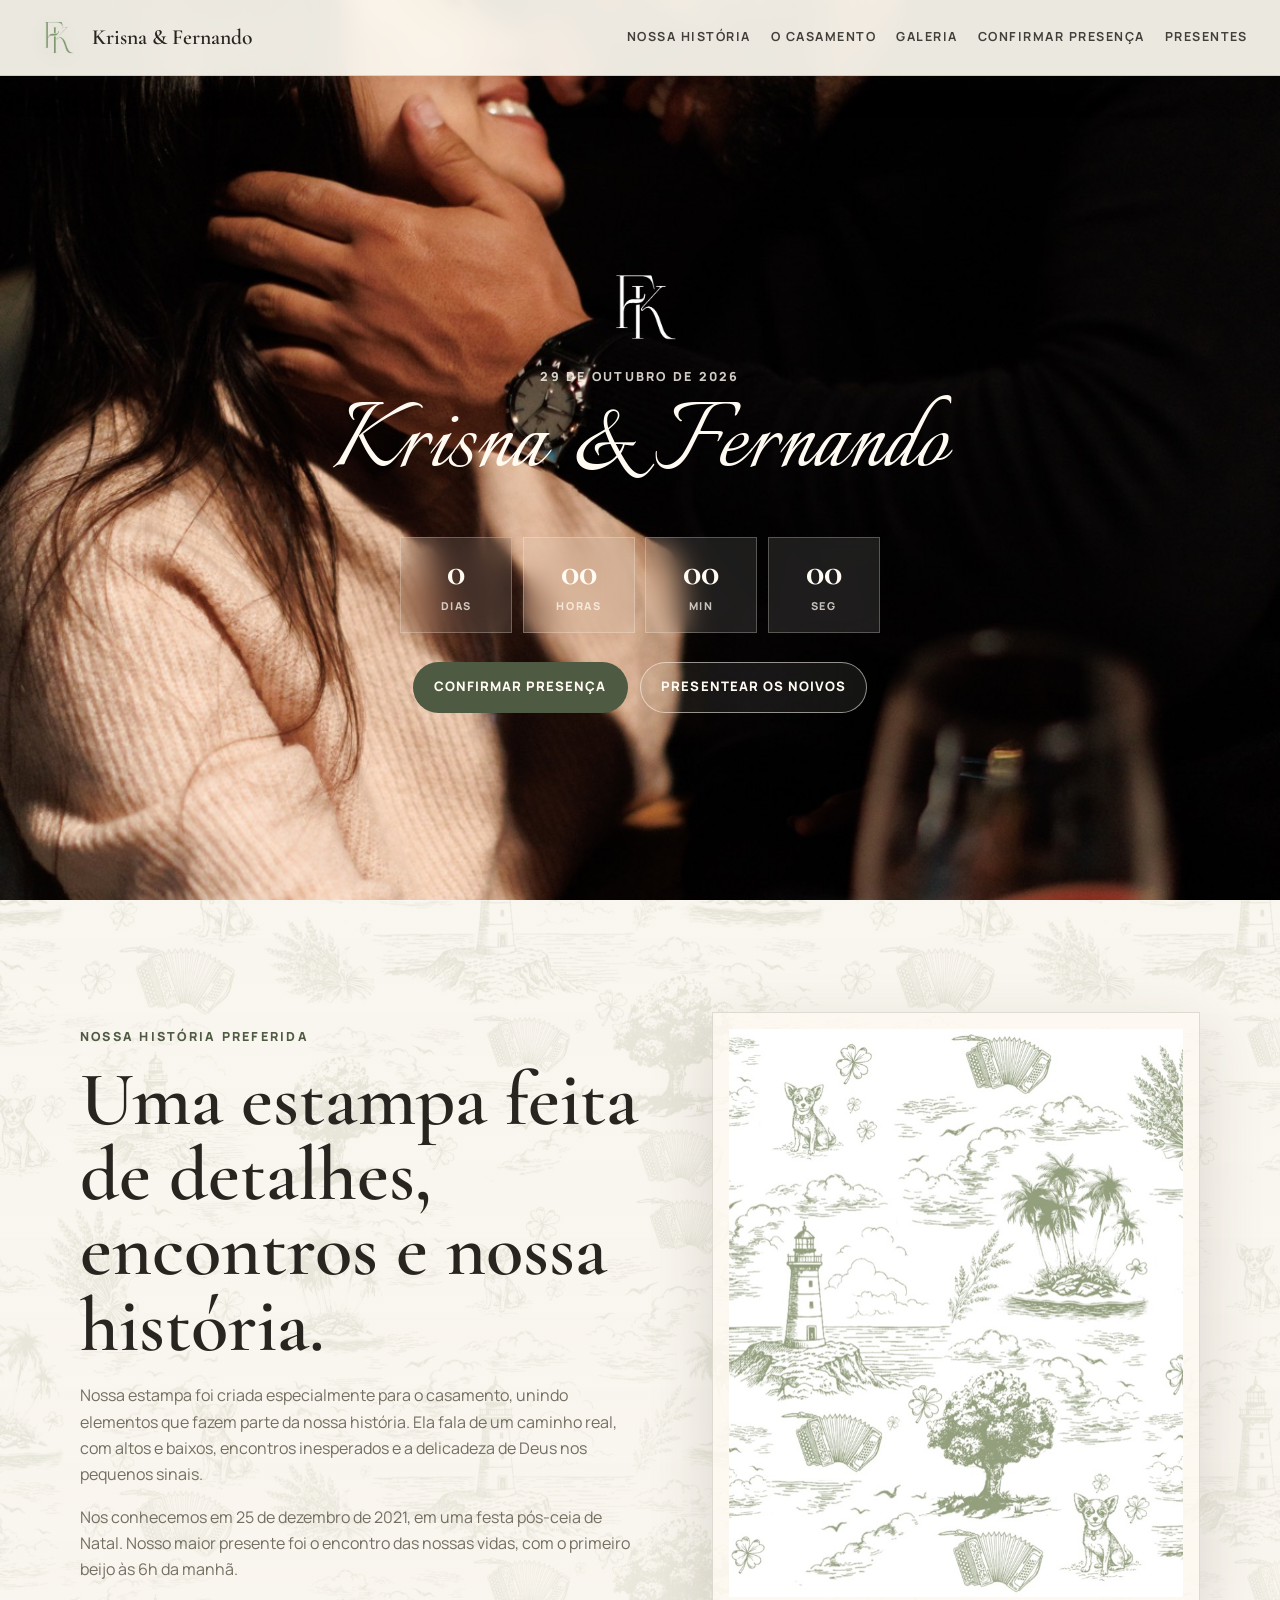
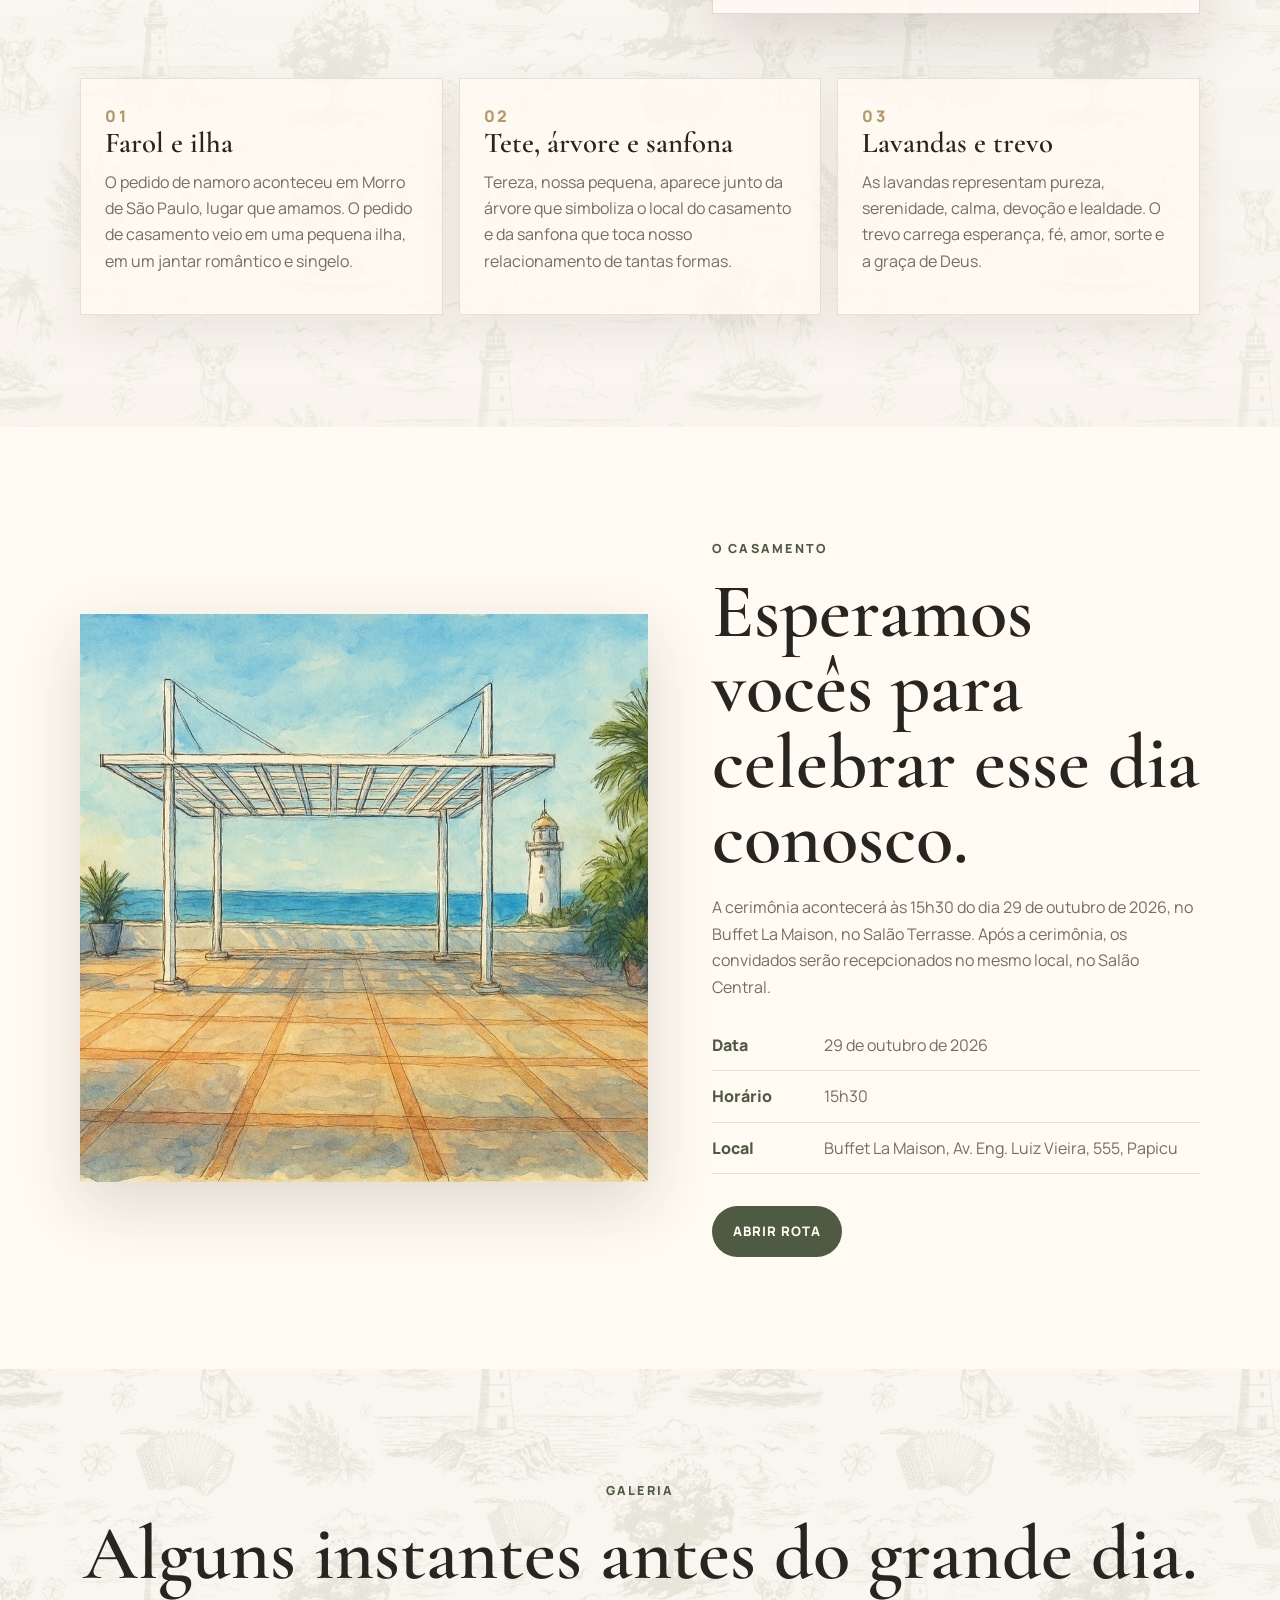
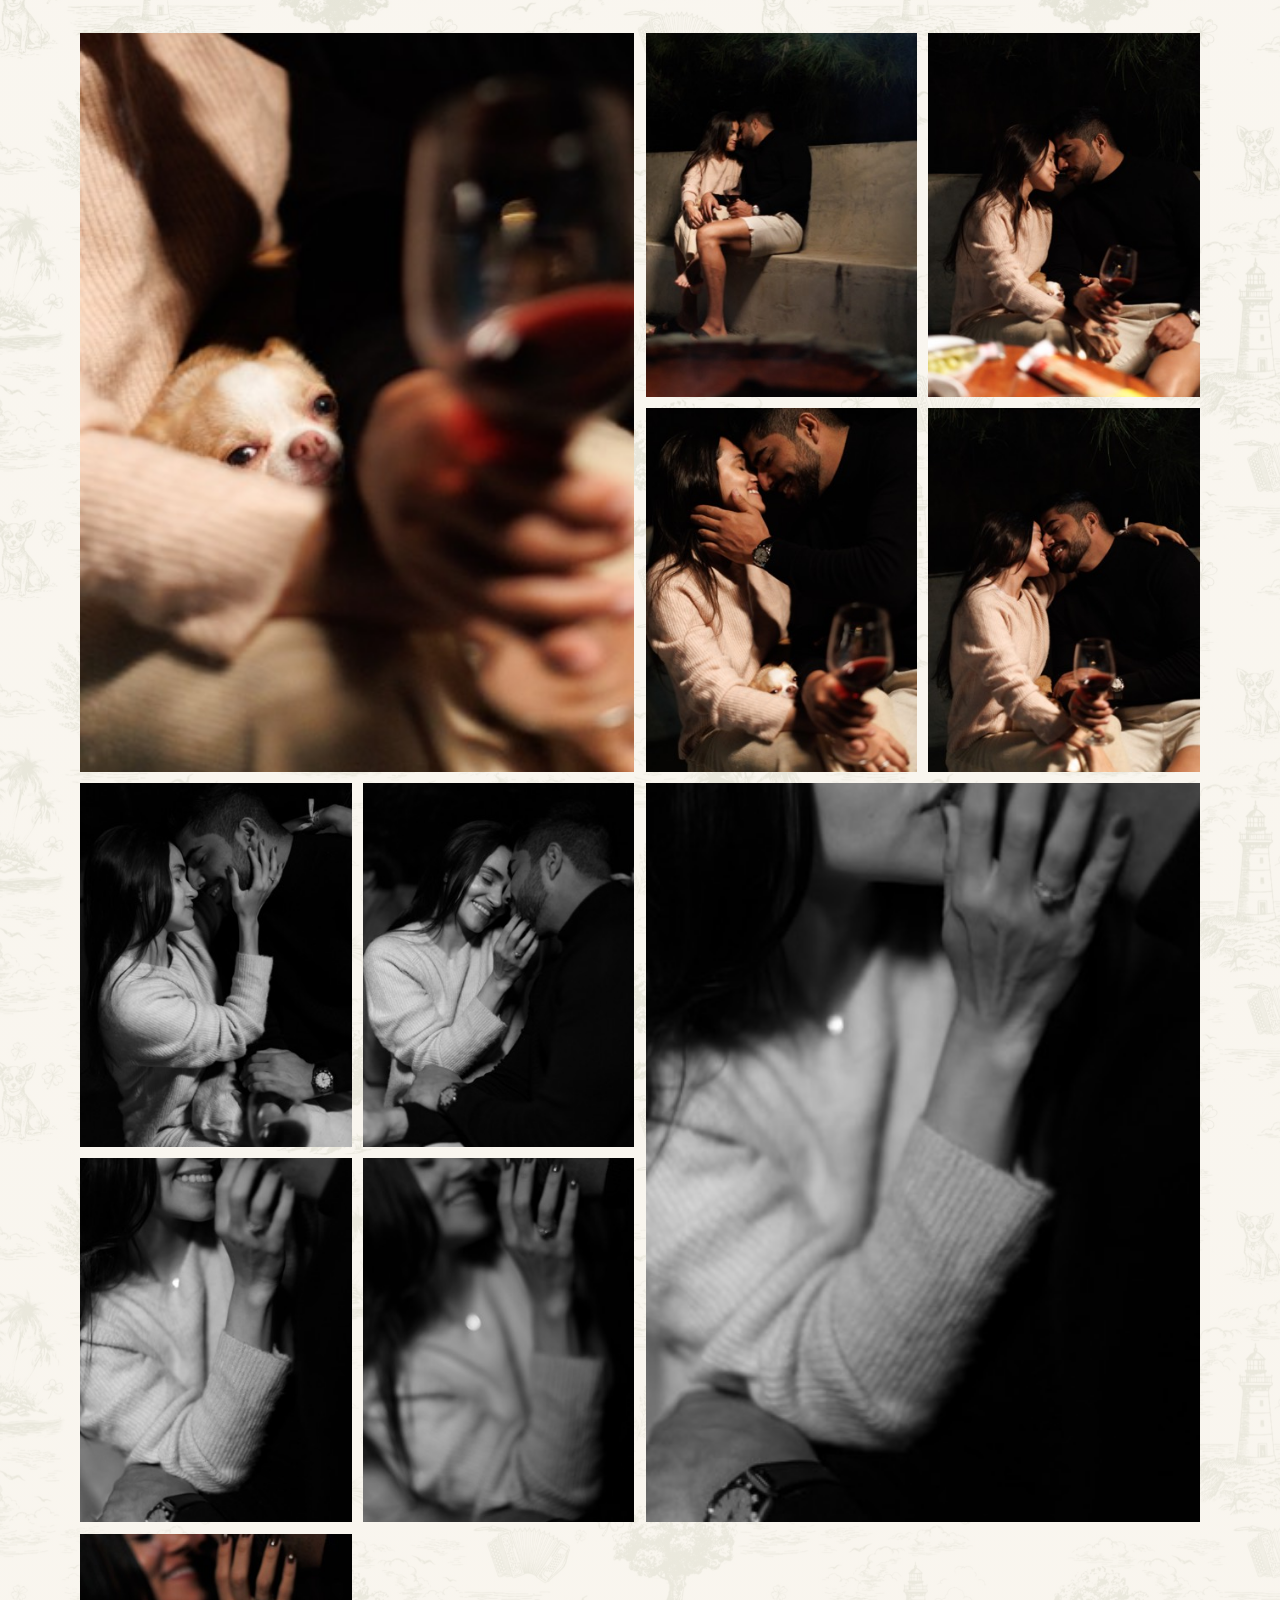
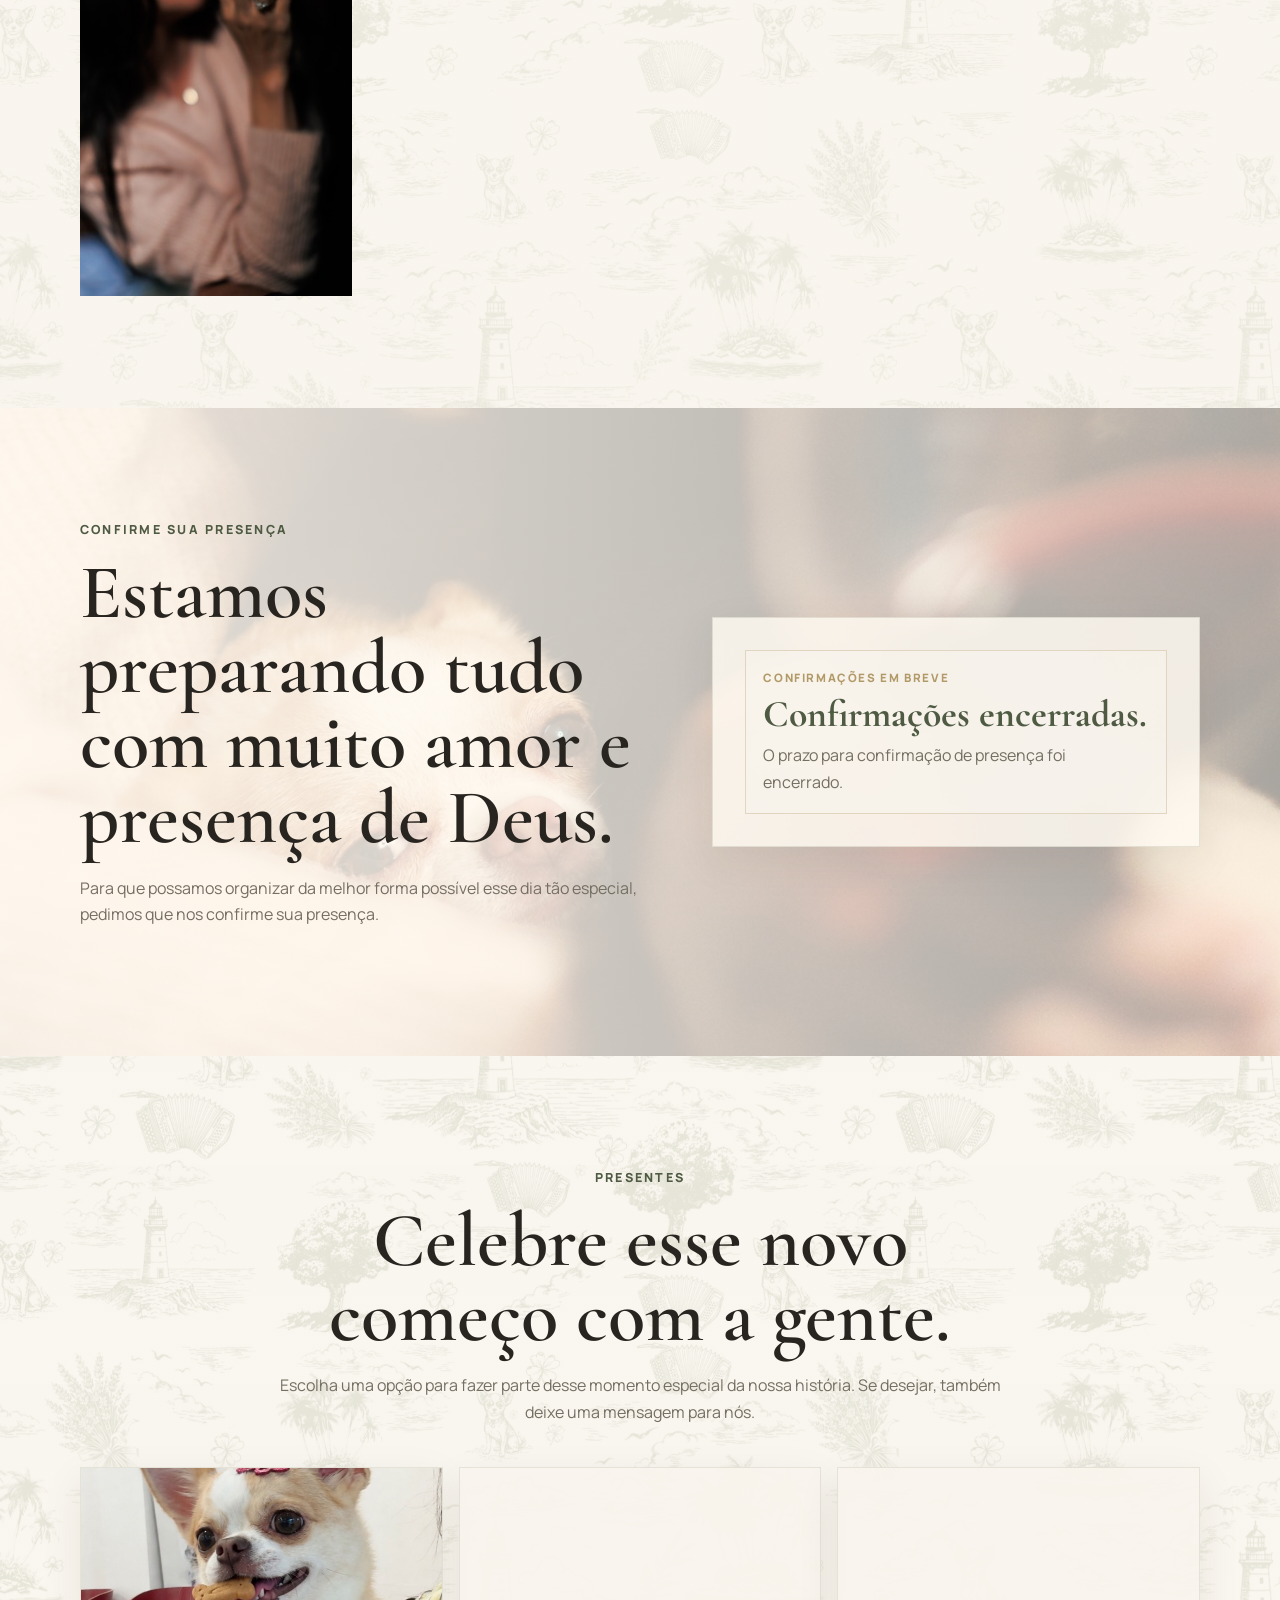
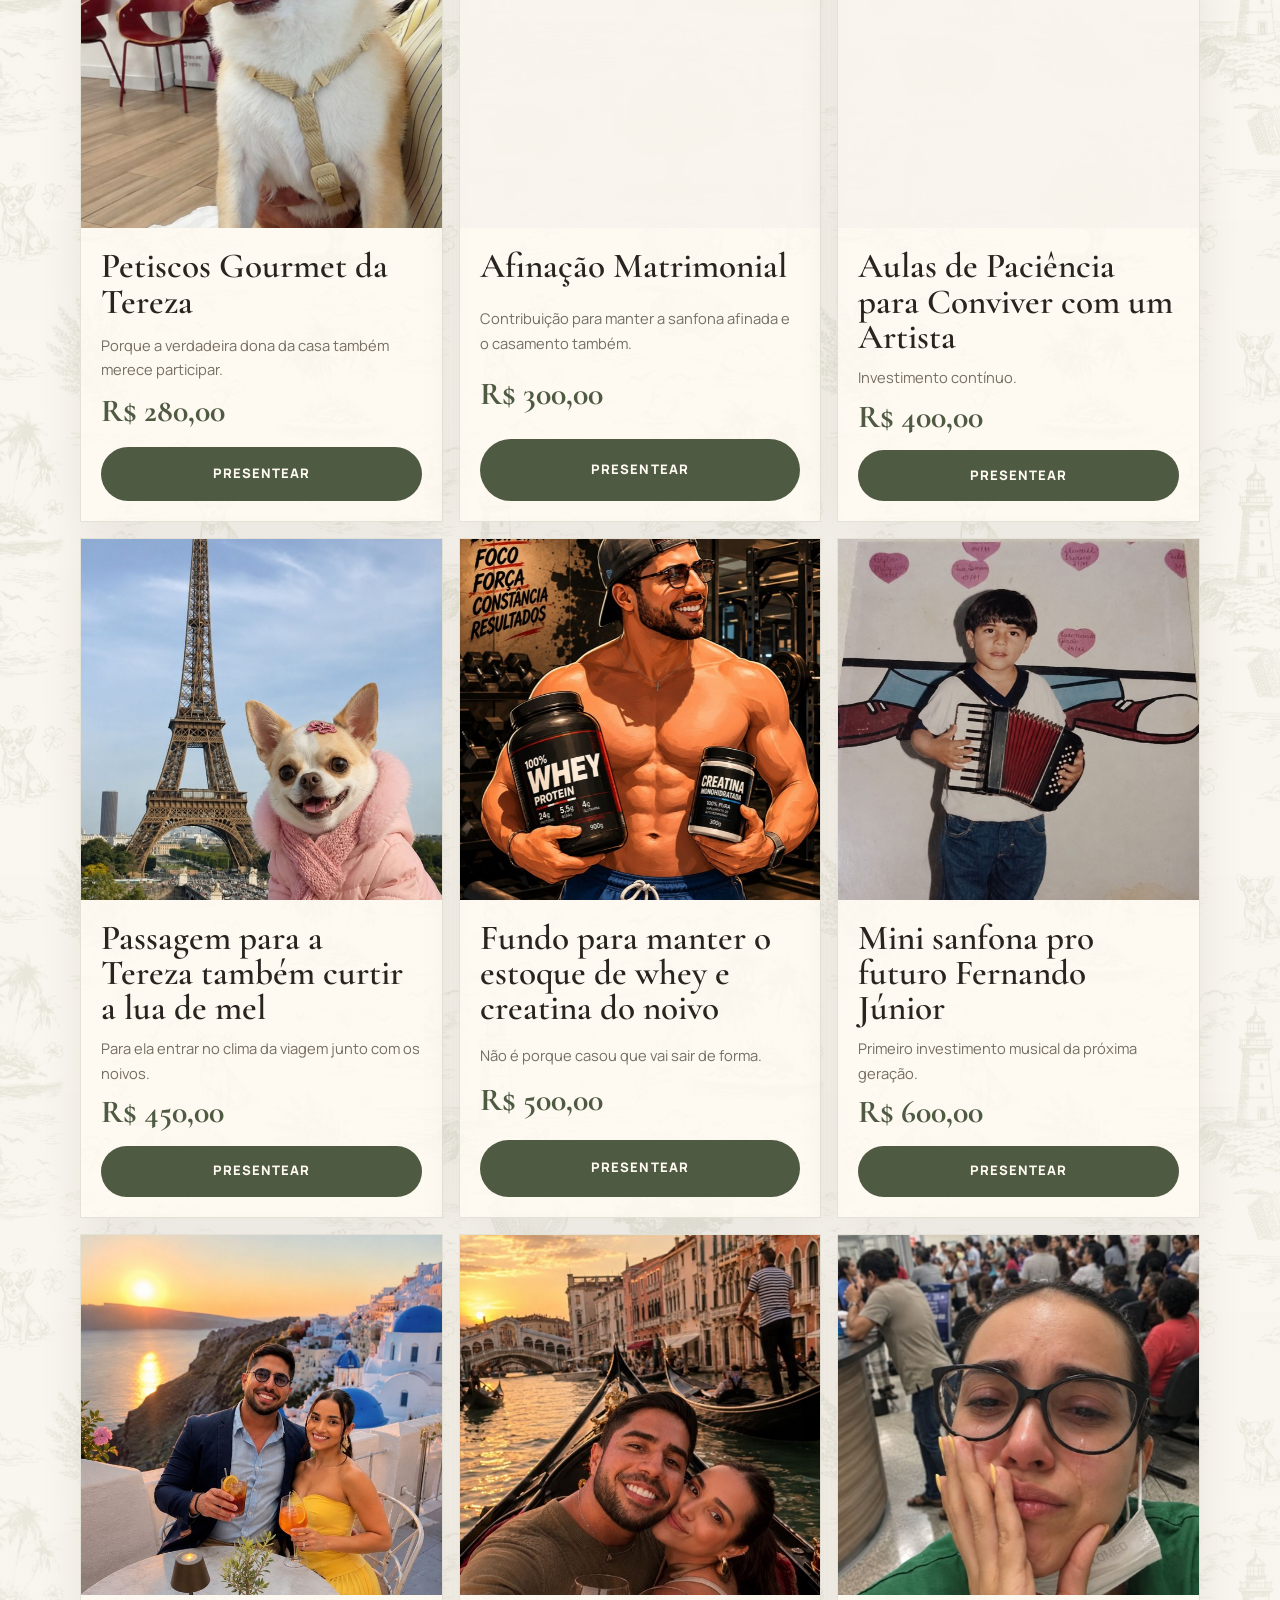
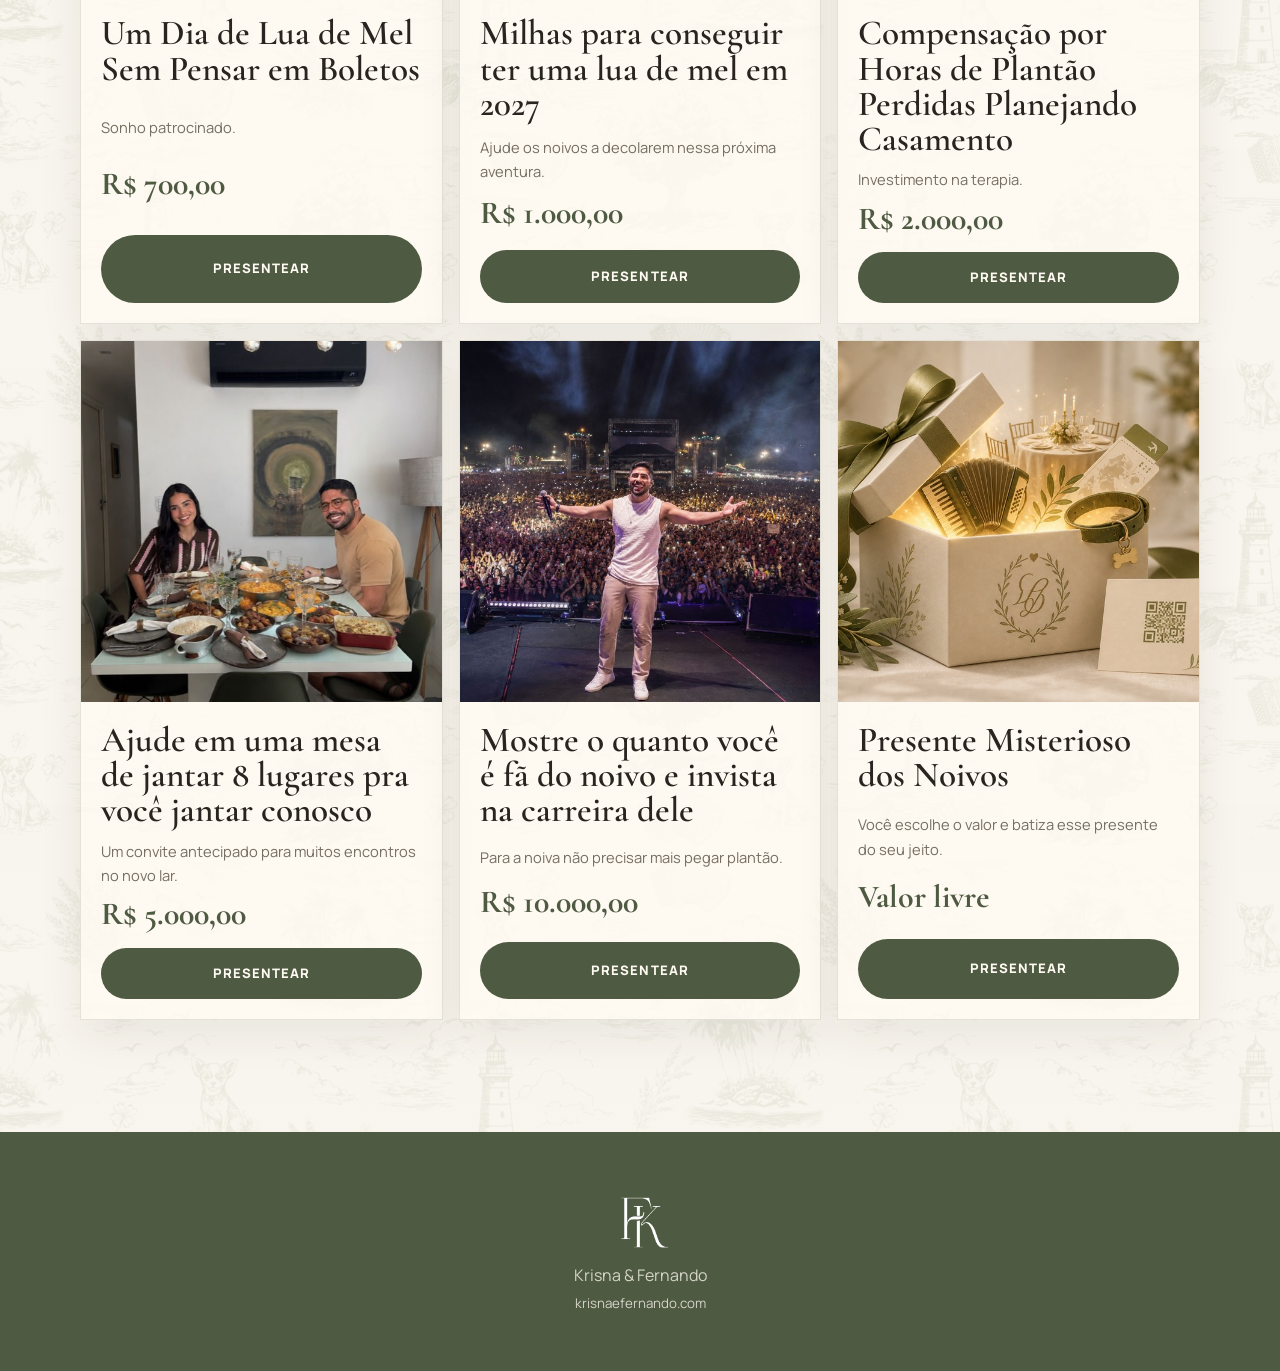
==== index.html @ f5c7cb91 "Mantem imagem de fundo durante carregamento do video" ====
<!doctype html>
<html lang="pt-BR">
  <head>
    <meta charset="utf-8">
    <meta name="viewport" content="width=device-width, initial-scale=1, maximum-scale=1, user-scalable=no, viewport-fit=cover">
    <title>Krisna & Fernando | 29 de outubro de 2026</title>
    <meta name="description" content="Site oficial do casamento de Krisna e Fernando. Confirme sua presença, veja os detalhes da cerimônia e acompanhe nossa contagem regressiva.">
    <meta name="theme-color" content="#f8f4ec">
    <meta property="og:title" content="Krisna & Fernando">
    <meta property="og:description" content="Estamos preparando tudo com muito amor e presença de Deus.">
    <meta property="og:type" content="website">
    <meta property="og:url" content="https://krisnaefernando.com/">
    <meta property="og:image" content="assets/images/gallery/_BQH1940.jpg.jpg">
    <link rel="icon" href="assets/brand/favicon.svg" type="image/svg+xml">
    <link rel="alternate icon" href="assets/brand/monograma-small.png">
    <link rel="preconnect" href="https://fonts.googleapis.com">
    <link rel="preconnect" href="https://fonts.gstatic.com" crossorigin>
    <link href="https://fonts.googleapis.com/css2?family=Italianno&family=Cormorant+Garamond:wght@400;500;600;700&family=Manrope:wght@400;500;600;700&display=swap" rel="stylesheet">
    <link rel="preload" as="image" href="assets/images/gallery/IMG_1684.JPG.jpg">
    <link rel="preload" as="image" href="assets/images/gallery/_BQH1940.jpg.jpg">
    <link rel="preload" as="image" href="assets/brand/estampa-fk.jpg">
    <link rel="preload" as="video" href="assets/video/intro-casal-v3.mp4" type="video/mp4">
    <link rel="stylesheet" href="css/base.css?v=rsvp-gate-20260904">
    <link rel="stylesheet" href="css/layout.css?v=hero-video-layered-20260922">
    <link rel="stylesheet" href="css/components.css?v=rsvp-gate-20260904">
  </head>
  <body>
    <div class="site-loader" id="siteLoader" role="status" aria-live="polite" aria-label="Carregando site">
      <img src="assets/images/gallery/IMG_1684.JPG.jpg" alt="" class="site-loader__image" aria-hidden="true">
      <div class="site-loader__texture" aria-hidden="true"></div>
      <div class="site-loader__content">
        <img src="assets/brand/monograma-small.png" alt="Monograma Krisna e Fernando" class="site-loader__monogram">
        <p>Carregando o nosso dia</p>
        <div class="site-loader__bar">
          <i aria-hidden="true"></i>
        </div>
      </div>
    </div>

    <header class="site-header" id="top">
      <a class="brand" href="#inicio" aria-label="Ir para o início">
        <img src="assets/brand/monograma-small.png" alt="" aria-hidden="true">
        <span>Krisna & Fernando</span>
      </a>
      <button class="nav-toggle" id="navToggle" type="button" aria-expanded="false" aria-controls="siteNav">
        <span></span>
        <span></span>
        <span></span>
        <span class="sr-only">Abrir menu</span>
      </button>
      <nav class="site-nav" id="siteNav" aria-label="Navegação principal">
        <a href="#historia">Nossa história</a>
        <a href="#casamento">O casamento</a>
        <a href="#galeria">Galeria</a>
        <a href="#presenca">Confirmar presença</a>
        <a href="#presentes">Presentes</a>
      </nav>
    </header>

    <main>
      <section class="hero section" id="inicio" aria-label="Início">
        <div class="hero__media" aria-hidden="true">
          <img src="assets/images/gallery/_BQH1940.jpg.jpg" alt="" class="hero__image" id="heroImage" fetchpriority="high">
          <video class="hero__video" id="heroVideo" playsinline webkit-playsinline muted autoplay loop preload="auto" poster="assets/images/gallery/_BQH1940.jpg.jpg" data-src="assets/video/intro-casal-v3.mp4">
            <source src="assets/video/intro-casal-v3.mp4" type="video/mp4">
          </video>
        </div>
        <div class="hero__shade"></div>
        <div class="hero__content reveal">
          <img src="assets/brand/monograma-small.png" alt="Monograma Krisna e Fernando" class="hero__monogram">
          <p class="eyebrow">29 de outubro de 2026</p>
          <h1>Krisna & Fernando</h1>
          <div class="countdown" id="countdown" aria-label="Contagem regressiva para o casamento">
            <div><strong data-count="days">0</strong><span>Dias</span></div>
            <div><strong data-count="hours">0</strong><span>Horas</span></div>
            <div><strong data-count="minutes">0</strong><span>Min</span></div>
            <div><strong data-count="seconds">0</strong><span>Seg</span></div>
          </div>
          <div class="hero__actions">
            <a class="button button--primary" href="#presenca">Confirmar presença</a>
            <a class="button button--ghost" href="#presentes">Presentear os noivos</a>
          </div>
        </div>
      </section>

      <section class="story section band" id="historia">
        <div class="section__inner story__grid">
          <div class="story__copy reveal">
            <p class="eyebrow">Nossa história preferida</p>
            <h2>Uma estampa feita de detalhes, encontros e nossa história.</h2>
            <p>Nossa estampa foi criada especialmente para o casamento, unindo elementos que fazem parte da nossa história. Ela fala de um caminho real, com altos e baixos, encontros inesperados e a delicadeza de Deus nos pequenos sinais.</p>
            <p>Nos conhecemos em 25 de dezembro de 2021, em uma festa pós-ceia de Natal. Nosso maior presente foi o encontro das nossas vidas, com o primeiro beijo às 6h da manhã.</p>
          </div>
          <div class="story__panel reveal">
            <img src="assets/brand/estampa-fk.jpg" alt="Estampa personalizada do casamento de Krisna e Fernando">
          </div>
        </div>
        <div class="section__inner symbols reveal">
          <article>
            <span>01</span>
            <h3>Farol e ilha</h3>
            <p>O pedido de namoro aconteceu em Morro de São Paulo, lugar que amamos. O pedido de casamento veio em uma pequena ilha, em um jantar romântico e singelo.</p>
          </article>
          <article>
            <span>02</span>
            <h3>Tete, árvore e sanfona</h3>
            <p>Tereza, nossa pequena, aparece junto da árvore que simboliza o local do casamento e da sanfona que toca nosso relacionamento de tantas formas.</p>
          </article>
          <article>
            <span>03</span>
            <h3>Lavandas e trevo</h3>
            <p>As lavandas representam pureza, serenidade, calma, devoção e lealdade. O trevo carrega esperança, fé, amor, sorte e a graça de Deus.</p>
          </article>
        </div>
      </section>

      <section class="wedding section" id="casamento">
        <div class="section__inner wedding__grid">
          <div class="wedding__media reveal">
            <img src="assets/images/optimized/local-casamento.jpg" alt="Local do casamento, Buffet La Maison">
          </div>
          <div class="wedding__content reveal">
            <p class="eyebrow">O casamento</p>
            <h2>Esperamos vocês para celebrar esse dia conosco.</h2>
            <p>A cerimônia acontecerá às 15h30 do dia 29 de outubro de 2026, no Buffet La Maison, no Salão Terrasse. Após a cerimônia, os convidados serão recepcionados no mesmo local, no Salão Central.</p>
            <dl class="details">
              <div>
                <dt>Data</dt>
                <dd>29 de outubro de 2026</dd>
              </div>
              <div>
                <dt>Horário</dt>
                <dd>15h30</dd>
              </div>
              <div>
                <dt>Local</dt>
                <dd>Buffet La Maison, Av. Eng. Luiz Vieira, 555, Papicu</dd>
              </div>
            </dl>
            <a class="button button--primary" href="https://www.google.com/maps/search/?api=1&query=Buffet%20La%20Maison%20Av.%20Eng.%20Luiz%20Vieira%20555%20Papicu" target="_blank" rel="noreferrer">Abrir rota</a>
          </div>
        </div>
      </section>

      <section class="gallery section band" id="galeria">
        <div class="section__inner section__heading reveal">
          <p class="eyebrow">Galeria</p>
          <h2>Alguns instantes antes do grande dia.</h2>
        </div>
        <div class="gallery__grid section__inner" id="galleryGrid" aria-live="polite"></div>
      </section>

      <section class="rsvp section" id="presenca">
        <div class="section__inner rsvp__grid">
          <div class="rsvp__copy reveal">
            <p class="eyebrow">Confirme sua presença</p>
            <h2>Estamos preparando tudo com muito amor e presença de Deus.</h2>
            <p>Para que possamos organizar da melhor forma possível esse dia tão especial, pedimos que nos confirme sua presença.</p>
          </div>
          <form class="rsvp-form reveal" id="rsvpForm" novalidate>
            <div class="rsvp-closed" id="rsvpClosedPanel" hidden>
              <span>Confirmações em breve</span>
              <strong id="rsvpClosedTitle">As confirmações ainda não estão disponíveis.</strong>
              <p id="rsvpClosedMessage">As confirmações de presença estarão disponíveis a partir de 29 de setembro de 2026.</p>
            </div>
            <div class="rsvp-search">
              <label for="guestSearch">
                <span>Seu nome</span>
                <input id="guestSearch" name="guestSearch" autocomplete="off" aria-describedby="guestSearchHelp" aria-controls="guestSuggestions" aria-expanded="false" required>
              </label>
              <input type="hidden" name="guestId">
              <div class="rsvp-suggestions" id="guestSuggestions" role="listbox" hidden></div>
              <p class="field-help" id="guestSearchHelp">Digite as primeiras letras e selecione seu nome na lista.</p>
            </div>

            <div class="rsvp-selected" id="guestSelected" hidden>
              <span>Convidado selecionado</span>
              <strong></strong>
              <button type="button" class="text-button" id="changeGuestButton">Trocar</button>
            </div>

            <div class="rsvp-details" id="rsvpDetails" hidden>
              <fieldset class="choice-group">
                <legend>Você confirma presença?</legend>
                <label>
                  <input type="radio" name="attendance" value="confirmed" required>
                  <span>Sim, confirmo presença</span>
                </label>
                <label>
                  <input type="radio" name="attendance" value="declined">
                  <span>Não poderei comparecer</span>
                </label>
              </fieldset>

              <fieldset class="choice-group" id="companionChoice" hidden>
                <legend>Você levará acompanhante?</legend>
                <label>
                  <input type="radio" name="bringCompanion" value="yes">
                  <span>Sim</span>
                </label>
                <label>
                  <input type="radio" name="bringCompanion" value="no">
                  <span>Não</span>
                </label>
              </fieldset>

              <label id="companionNameField" hidden>
                <span>Nome do acompanhante</span>
                <input name="companionName" autocomplete="off">
              </label>

              <label>
                <span>WhatsApp</span>
                <input name="phone" autocomplete="tel" inputmode="tel" maxlength="15" placeholder="(00) 00000-0000" required>
              </label>

              <label>
                <span>Email</span>
                <input name="email" autocomplete="email" type="email" required>
              </label>
            </div>

            <button class="button button--primary" type="submit" disabled>Enviar confirmação</button>
            <p class="form-status" id="formStatus" role="status"></p>
          </form>
        </div>
      </section>

      <section class="gifts section band" id="presentes">
        <div class="section__inner gifts__intro">
          <div class="reveal">
            <p class="eyebrow">Presentes</p>
            <h2>Celebre esse novo começo com a gente.</h2>
            <p>Escolha uma opção para fazer parte desse momento especial da nossa história. Se desejar, também deixe uma mensagem para nós.</p>
          </div>
        </div>
        <div class="gifts__grid section__inner" id="giftsGrid" aria-live="polite"></div>
      </section>
    </main>

    <footer class="footer">
      <img src="assets/brand/monograma-small.png" alt="Monograma Krisna e Fernando">
      <p>Krisna & Fernando</p>
      <small>krisnaefernando.com</small>
    </footer>

    <dialog class="lightbox" id="lightbox" aria-label="Imagem ampliada">
      <button type="button" id="closeLightbox" aria-label="Fechar imagem">×</button>
      <img src="" alt="">
    </dialog>

    <dialog class="gift-dialog" id="giftDialog" aria-label="Presentear os noivos">
      <form method="dialog" class="gift-dialog__panel" id="giftForm" novalidate>
        <button class="gift-dialog__close" type="button" id="closeGiftDialog" aria-label="Fechar">×</button>
        <img src="" alt="" class="gift-dialog__image" id="giftDialogImage">
        <div class="gift-dialog__content">
          <p class="eyebrow">Presentear os noivos</p>
          <h3 id="giftDialogTitle">Presente escolhido</h3>
          <p id="giftDialogDescription"></p>
          <strong id="giftDialogAmount"></strong>
          <div class="gift-payment">
            <span>Pagamento seguro</span>
            <fieldset class="gift-payment__methods">
              <legend>Escolha como deseja pagar</legend>
              <label>
                <input type="radio" name="paymentMethod" value="pix">
                <span>Pix direto</span>
              </label>
              <label>
                <input type="radio" name="paymentMethod" value="card" checked>
                <span>Cartão de crédito</span>
              </label>
            </fieldset>
            <small id="giftPaymentHelp">Ao continuar, sua mensagem será registrada e abriremos o pagamento escolhido.</small>
          </div>
          <input type="hidden" name="giftId">
          <div class="gift-custom-fields" id="giftCustomFields" hidden>
            <label>
              <span>Nome do presente</span>
              <input name="customGiftTitle" autocomplete="off" maxlength="80" placeholder="Ex: Cota surpresa da lua de mel">
            </label>
            <label>
              <span>Valor do presente</span>
              <input name="customAmount" inputmode="decimal" placeholder="R$ 0,00">
            </label>
          </div>
          <label>
            <span>Seu nome</span>
            <input name="name" autocomplete="name" required>
          </label>
          <label>
            <span>Telefone</span>
            <input name="phone" autocomplete="tel" inputmode="tel" required>
          </label>
          <label>
            <span>Email</span>
            <input name="email" autocomplete="email" type="email">
          </label>
          <label>
            <span>Mensagem para os noivos</span>
            <textarea name="message" rows="4" maxlength="500" placeholder="Escreva uma mensagem para guardarmos."></textarea>
          </label>
          <button class="button button--primary gift-payment__submit" type="submit">Registrar e pagar presente</button>
          <p class="form-status" id="giftStatus" role="status"></p>
        </div>
      </form>
    </dialog>

    <dialog class="site-feedback" id="siteFeedbackDialog" aria-labelledby="siteFeedbackTitle">
      <div class="site-feedback__panel">
        <p class="eyebrow" id="siteFeedbackEyebrow">Aviso</p>
        <h3 id="siteFeedbackTitle">Tudo certo</h3>
        <p id="siteFeedbackMessage"></p>
        <a class="button button--primary" id="siteFeedbackInvite" href="" target="_blank" rel="noopener" hidden>Ver convite digital</a>
        <a class="button button--outline" id="siteFeedbackGifts" href="#presentes" hidden>Presentear os noivos</a>
        <button class="button button--primary" type="button" id="siteFeedbackOk">Concluir</button>
      </div>
    </dialog>

    <dialog class="site-processing" id="siteProcessingDialog" aria-labelledby="siteProcessingTitle">
      <div class="site-processing__panel">
        <span class="site-processing__spinner" aria-hidden="true"></span>
        <h3 id="siteProcessingTitle">Processando</h3>
        <p id="siteProcessingMessage">Aguarde um instante.</p>
      </div>
    </dialog>

    <dialog class="pix-dialog" id="pixDialog" aria-labelledby="pixDialogTitle">
      <div class="pix-dialog__panel">
        <button class="gift-dialog__close" type="button" id="closePixDialog" aria-label="Fechar">×</button>
        <p class="eyebrow">Pagamento por Pix</p>
        <h3 id="pixDialogTitle">Use o Pix para concluir o presente</h3>
        <p id="pixDialogMessage">Escaneie o QR Code ou copie o código abaixo no aplicativo do seu banco.</p>
        <img class="pix-dialog__qr" id="pixQrImage" src="" alt="QR Code Pix">
        <label>
          <span>Pix copia e cola</span>
          <textarea id="pixCopyPaste" rows="4" readonly></textarea>
        </label>
        <button class="button button--primary" type="button" id="copyPixButton">Copiar código Pix</button>
        <p class="form-status" id="pixStatus" role="status"></p>
      </div>
    </dialog>

    <script src="js/config.js?v=hero-video-mobile-20260922"></script>
    <script src="js/cache.js?v=rsvp-gate-20260904"></script>
    <script src="js/api.js?v=rsvp-gate-20260904"></script>
    <script src="js/countdown.js?v=rsvp-gate-20260904"></script>
    <script src="js/gallery.js?v=rsvp-gate-20260904"></script>
    <script src="js/gifts.js?v=rsvp-gate-20260904"></script>
    <script src="js/rsvp.js?v=rsvp-auto-open-20260916"></script>
    <script src="js/app.js?v=hero-video-autoplay-20260922"></script>
  </body>
</html>
---- css/base.css ----
:root {
  --color-cream: #f8f4ec;
  --color-paper: #fffaf2;
  --color-ink: #28241f;
  --color-muted: #756e62;
  --color-sage: #75806b;
  --color-olive: #4e5a42;
  --color-gold: #b29a68;
  --color-lavender: #b8adc5;
  --shadow-soft: 0 22px 60px rgba(53, 44, 31, 0.16);
  --font-hero: "Italianno", "Cormorant Garamond", Georgia, serif;
  --font-display: "Cormorant Garamond", Georgia, serif;
  --font-body: "Manrope", Arial, sans-serif;
  --header-height: 76px;
}

* {
  box-sizing: border-box;
}

html {
  scroll-behavior: smooth;
  overflow-x: hidden;
}

body {
  margin: 0;
  color: var(--color-ink);
  background: var(--color-cream);
  font-family: var(--font-body);
  line-height: 1.65;
  overflow-x: hidden;
}

body.loading-lock {
  overflow: hidden;
}

body.modal-lock {
  position: fixed;
  left: 0;
  right: 0;
  width: 100%;
  overflow: hidden;
}

img,
video {
  display: block;
  max-width: 100%;
}

a {
  color: inherit;
}

[hidden] {
  display: none !important;
}

@keyframes spin {
  to {
    transform: rotate(360deg);
  }
}

button,
input,
textarea,
select {
  font: inherit;
}

@media (max-width: 760px) {
  input:not([type="radio"]):not([type="checkbox"]),
  textarea,
  select {
    font-size: 16px;
  }
}

h1,
h2,
h3,
p {
  margin-top: 0;
}

h1,
h2,
h3 {
  font-family: var(--font-display);
  font-weight: 600;
  line-height: 0.98;
}

h1 {
  font-family: var(--font-hero);
  font-size: clamp(4.8rem, 8.8vw, 9.6rem);
  font-weight: 400;
  line-height: 0.78;
  margin-bottom: 1rem;
}

h2 {
  font-size: clamp(2.6rem, 6vw, 5rem);
  margin-bottom: 1.2rem;
}

h3 {
  font-size: 1.8rem;
  margin-bottom: 0.7rem;
}

p {
  color: var(--color-muted);
}

.sr-only {
  position: absolute;
  width: 1px;
  height: 1px;
  padding: 0;
  margin: -1px;
  overflow: hidden;
  clip: rect(0, 0, 0, 0);
  white-space: nowrap;
  border: 0;
}

::selection {
  color: var(--color-paper);
  background: var(--color-olive);
}
---- css/layout.css ----
.section {
  position: relative;
  padding: 7rem 0;
  overflow: hidden;
}

.section__inner {
  width: min(1120px, calc(100% - 2rem));
  margin: 0 auto;
}

.section__heading {
  text-align: center;
  margin-bottom: 2.6rem;
}

.band {
  background:
    linear-gradient(rgba(248, 244, 236, 0.82), rgba(248, 244, 236, 0.88)),
    url("../assets/brand/estampa-fk.jpg") center / 760px auto;
}

.site-header {
  position: fixed;
  inset: 0 0 auto 0;
  z-index: 50;
  height: var(--header-height);
  display: grid;
  grid-template-columns: max-content minmax(0, 1fr);
  align-items: center;
  padding: 0 2rem;
  background: rgba(250, 247, 239, 0.94);
  border-bottom: 1px solid rgba(78, 90, 66, 0.18);
  box-shadow: 0 14px 34px rgba(33, 29, 24, 0.08);
  backdrop-filter: blur(12px) saturate(1.08);
}

.brand {
  display: inline-flex;
  align-items: center;
  gap: 0.75rem;
  min-width: 0;
  text-decoration: none;
  color: var(--color-ink);
  font-family: var(--font-display);
  font-size: 1.35rem;
  font-weight: 600;
}

.brand span {
  white-space: nowrap;
}

.brand img {
  width: 48px;
  height: 48px;
  object-fit: contain;
  opacity: 1;
  filter: contrast(1.12) saturate(1.2) drop-shadow(0 4px 9px rgba(53, 44, 31, 0.12));
}

.site-nav {
  justify-self: end;
  display: flex;
  align-items: center;
  gap: 1.25rem;
  font-size: 0.78rem;
  font-weight: 700;
  letter-spacing: 0.12em;
  text-transform: uppercase;
}

.site-nav a {
  text-decoration: none;
  color: rgba(40, 36, 31, 0.86);
}

.site-nav a:hover,
.site-nav a:focus-visible {
  color: var(--color-olive);
}

.nav-toggle {
  display: none;
}

.hero {
  min-height: 100svh;
  display: grid;
  place-items: center;
  padding: calc(var(--header-height) + 4rem) 0 4rem;
  color: var(--color-paper);
}

.hero__media,
.hero__image,
.hero__video,
.hero__shade {
  position: absolute;
  inset: 0;
  width: 100%;
  height: 100%;
}

.hero__media {
  overflow: hidden;
}

.hero__image {
  object-fit: cover;
  object-position: center 38%;
  opacity: 1;
  transition: opacity 800ms ease;
}

.hero__video {
  z-index: 1;
  object-fit: cover;
  object-position: center 28%;
  opacity: 0;
  transition: opacity 900ms ease;
}

.hero.has-video .hero__video {
  opacity: 1;
}

.hero.has-video .hero__image {
  opacity: 0;
}

.hero.video-failed .hero__video {
  opacity: 0;
}

.hero.video-failed .hero__image {
  opacity: 1;
}

.hero__shade {
  z-index: 2;
  display: none;
}

.hero__content {
  position: relative;
  z-index: 3;
  width: min(1180px, calc(100% - 2rem));
  margin: 0 auto;
  display: grid;
  justify-items: center;
  text-align: center;
}

.hero__content p {
  color: rgba(255, 250, 242, 0.82);
}

.hero__content h1 {
  white-space: nowrap;
}

.hero__monogram {
  width: 96px;
  margin-bottom: 1rem;
  filter: brightness(0) invert(1);
}

.hero__lead {
  max-width: 540px;
  font-size: 1.08rem;
}

.hero__actions {
  display: flex;
  flex-wrap: wrap;
  gap: 0.8rem;
  margin-top: 1.8rem;
}

.story__grid,
.wedding__grid,
.rsvp__grid {
  display: grid;
  grid-template-columns: minmax(0, 1fr) minmax(320px, 0.86fr);
  align-items: center;
  gap: clamp(2rem, 5vw, 5rem);
}

.story__panel {
  padding: 1rem;
  border: 1px solid rgba(78, 90, 66, 0.18);
  background: rgba(255, 250, 242, 0.74);
  box-shadow: var(--shadow-soft);
}

.story__panel img,
.wedding__media img {
  width: 100%;
  aspect-ratio: 4 / 5;
  object-fit: cover;
}

.symbols {
  display: grid;
  grid-template-columns: repeat(3, 1fr);
  gap: 1rem;
  margin-top: 4rem;
}

.wedding {
  background: var(--color-paper);
}

.wedding__media img {
  aspect-ratio: 1 / 1;
  box-shadow: var(--shadow-soft);
}

.gallery__grid {
  display: grid;
  grid-template-columns: repeat(4, 1fr);
  gap: 0.7rem;
}

.gifts__intro {
  max-width: 760px;
  text-align: center;
  margin-bottom: 2.6rem;
}

.gifts__grid {
  display: grid;
  grid-template-columns: repeat(3, minmax(0, 1fr));
  gap: 1rem;
}

.rsvp {
  background:
    linear-gradient(90deg, rgba(255, 250, 242, 0.9), rgba(255, 250, 242, 0.66)),
    url("../assets/images/gallery/_BQH1929-Editar.jpg.jpg") center / cover;
}

.footer {
  display: grid;
  place-items: center;
  gap: 0.3rem;
  padding: 3.5rem 1rem;
  text-align: center;
  background: var(--color-olive);
  color: var(--color-paper);
}

.footer img {
  width: 76px;
  filter: brightness(0) invert(1);
}

.footer p,
.footer small {
  margin: 0;
  color: rgba(255, 250, 242, 0.76);
}

@media (max-width: 1100px) {
  .site-header {
    padding: 0 1.25rem;
  }

  .brand {
    gap: 0.6rem;
    font-size: 1.18rem;
  }

  .brand img {
    width: 42px;
    height: 42px;
  }

  .site-nav {
    gap: 0.85rem;
    font-size: 0.72rem;
    letter-spacing: 0.1em;
  }

  .hero__content h1 {
    font-size: clamp(4.2rem, 8vw, 7rem);
  }
}

@media (max-width: 860px) {
  .site-header {
    grid-template-columns: 1fr 44px;
    padding: 0 1rem;
  }

  .brand {
    min-width: 0;
  }

  .brand span {
    overflow: hidden;
    text-overflow: ellipsis;
  }

  .nav-toggle {
    justify-self: end;
    width: 44px;
    height: 44px;
    display: grid;
    place-content: center;
    gap: 5px;
    border: 1px solid rgba(78, 90, 66, 0.18);
    border-radius: 999px;
    background: rgba(255, 252, 246, 0.58);
  }

  .nav-toggle span:not(.sr-only) {
    width: 24px;
    height: 2.5px;
    border-radius: 999px;
    background: rgba(34, 31, 26, 0.94);
  }

  .site-nav {
    position: fixed;
    inset: var(--header-height) 0 auto 0;
    display: grid;
    gap: 0;
    max-height: calc(100svh - var(--header-height));
    padding: 0.8rem 1rem 1.1rem;
    background: rgba(248, 244, 236, 0.96);
    border-bottom: 1px solid rgba(78, 90, 66, 0.12);
    box-shadow: 0 18px 40px rgba(53, 44, 31, 0.12);
    overflow-y: auto;
    opacity: 0;
    pointer-events: none;
    visibility: hidden;
    transform: translateY(calc(-100% - var(--header-height) - 1rem));
    transition: transform 220ms ease, opacity 180ms ease, visibility 0s linear 220ms;
  }

  .site-nav.is-open {
    opacity: 1;
    pointer-events: auto;
    visibility: visible;
    transform: translateY(0);
    transition: transform 220ms ease, opacity 180ms ease, visibility 0s;
  }

  .site-nav a {
    padding: 0.8rem 0;
  }

  .hero {
    min-height: 100svh;
    padding: calc(var(--header-height) + 2.5rem) 0 2rem;
    place-items: center;
  }

  .hero__shade {
    background:
      linear-gradient(0deg, rgba(18, 18, 15, 0.68), rgba(18, 18, 15, 0.14) 72%),
      linear-gradient(90deg, rgba(18, 17, 14, 0.36), rgba(18, 17, 14, 0.08));
  }

  .hero__media img,
  .hero__video {
    object-position: 50% 24%;
  }

  .hero__content {
    width: min(100% - 1.5rem, 620px);
  }

  .hero__content h1 {
    font-size: clamp(3.8rem, 12vw, 6rem);
  }

  .hero__monogram {
    width: 76px;
  }

  .hero__lead {
    max-width: 23rem;
  }

  .story__grid,
  .wedding__grid,
  .rsvp__grid,
  .symbols {
    grid-template-columns: 1fr;
  }

  .gallery__grid {
    grid-template-columns: repeat(2, 1fr);
  }

  .gifts__grid {
    grid-template-columns: repeat(2, minmax(0, 1fr));
  }

  .section {
    padding: 5rem 0;
  }
}

@media (max-width: 560px) {
  :root {
    --header-height: 66px;
  }

  .site-header {
    height: 66px;
  }

  .brand {
    gap: 0.55rem;
    font-size: 1rem;
  }

  .brand img {
    width: 38px;
    height: 38px;
  }

  .hero {
    padding: 5.5rem 0 1.5rem;
  }

  .hero__content {
    width: calc(100% - 1.25rem);
  }

  .hero__content h1 {
    max-width: 100%;
    font-size: clamp(2.9rem, 9.8vw, 4.2rem);
    margin-bottom: 0.75rem;
  }

  .hero__lead {
    font-size: 0.98rem;
    line-height: 1.55;
  }

  .hero__actions {
    gap: 0.55rem;
  }

  .hero__actions .button {
    flex: 1 1 100%;
  }

  .section__inner {
    width: min(100% - 1.25rem, 1120px);
  }

  .gifts__grid {
    grid-template-columns: repeat(2, minmax(0, 1fr));
    gap: 0.65rem;
  }
}
---- css/components.css ----
.site-loader {
  position: fixed;
  inset: 0;
  z-index: 100;
  display: grid;
  place-items: center;
  background: #161510;
  overflow: hidden;
  transition: opacity 760ms ease, visibility 760ms ease;
}

.site-loader.is-hidden {
  visibility: hidden;
  opacity: 0;
  pointer-events: none;
}

.site-loader__image,
.site-loader__texture {
  position: absolute;
  inset: 0;
  width: 100%;
  height: 100%;
  object-fit: cover;
}

.site-loader__image {
  z-index: 0;
  opacity: 0.92;
  filter: saturate(1.08) contrast(1.02) brightness(1.03);
  object-position: center 42%;
  transform: scale(1.04);
  animation: loaderPhoto 3200ms ease-out both;
}

.site-loader__texture {
  display: none;
}

.site-loader::after {
  content: "";
  position: absolute;
  inset: 0;
  z-index: 2;
  background:
    radial-gradient(circle at 50% 42%, rgba(255, 250, 242, 0.18), transparent 31%),
    linear-gradient(180deg, rgba(20, 18, 15, 0.08), rgba(20, 18, 15, 0.54));
}

.site-loader__content {
  position: relative;
  z-index: 3;
  display: grid;
  place-items: center;
  gap: 1rem;
  color: var(--color-paper);
  text-align: center;
  width: min(360px, calc(100% - 2rem));
}

.site-loader__monogram {
  width: 124px;
  filter: brightness(0) invert(1) drop-shadow(0 8px 18px rgba(0, 0, 0, 0.24));
}

.site-loader__content p {
  margin: 0;
  color: var(--color-paper);
  font-size: 0.72rem;
  font-weight: 800;
  letter-spacing: 0.22em;
  line-height: 1.4;
  text-transform: uppercase;
  text-shadow: 0 8px 20px rgba(0, 0, 0, 0.28);
}

.site-loader__bar {
  position: relative;
  width: min(230px, 58vw);
  height: 2px;
  overflow: hidden;
  background: rgba(255, 250, 242, 0.26);
}

.site-loader__bar::before,
.site-loader__bar::after {
  content: "";
  position: absolute;
  inset: 0;
}

.site-loader__bar::before {
  background: rgba(255, 250, 242, 0.18);
  transform: scaleX(0);
  transform-origin: left;
  animation: loaderLine 3000ms cubic-bezier(0.36, 0, 0.18, 1) both;
}

.site-loader__bar::after {
  width: 42%;
  background: linear-gradient(90deg, transparent, rgba(255, 250, 242, 0.78), transparent);
  animation: loaderGlide 1700ms ease-in-out infinite;
}

.site-loader__bar i {
  display: block;
  width: 100%;
  height: 100%;
  background: rgba(178, 154, 104, 0.92);
  transform: scaleX(0);
  transform-origin: left;
  animation: loaderLine 3000ms cubic-bezier(0.36, 0, 0.18, 1) both;
}

@keyframes loaderPhoto {
  0% {
    transform: scale(1.08);
    opacity: 0;
  }

  100% {
    transform: scale(1.04);
    opacity: 0.92;
  }
}

@keyframes loaderLine {
  0% {
    transform: scaleX(0);
  }

  72% {
    transform: scaleX(0.82);
  }

  100% {
    transform: scaleX(1);
  }
}

@keyframes loaderGlide {
  0% {
    transform: translateX(-120%);
    opacity: 0;
  }

  35%,
  70% {
    opacity: 0.72;
  }

  100% {
    transform: translateX(240%);
    opacity: 0;
  }
}

.eyebrow {
  margin-bottom: 0.9rem;
  color: var(--color-olive);
  font-size: 0.78rem;
  font-weight: 800;
  letter-spacing: 0.18em;
  text-transform: uppercase;
}

.button {
  display: inline-flex;
  align-items: center;
  justify-content: center;
  min-height: 48px;
  padding: 0.85rem 1.25rem;
  border: 1px solid transparent;
  border-radius: 999px;
  font-size: 0.82rem;
  font-weight: 800;
  letter-spacing: 0.08em;
  text-transform: uppercase;
  text-decoration: none;
  cursor: pointer;
  transition: transform 180ms ease, background 180ms ease, border-color 180ms ease;
}

.button:hover,
.button:focus-visible {
  transform: translateY(-2px);
}

.button--primary {
  color: var(--color-paper);
  background: var(--color-olive);
}

.button--outline {
  color: var(--color-olive);
  border-color: rgba(78, 90, 66, 0.42);
  background: transparent;
}

.button--outline:hover,
.button--outline:focus-visible {
  background: rgba(78, 90, 66, 0.08);
}

.button--ghost {
  color: var(--color-paper);
  border-color: rgba(255, 250, 242, 0.55);
  background: rgba(255, 250, 242, 0.08);
}

.countdown {
  display: grid;
  grid-template-columns: repeat(4, minmax(72px, 112px));
  gap: 0.65rem;
  margin-top: 2rem;
}

.countdown div {
  padding: 0.9rem 0.6rem;
  text-align: center;
  border: 1px solid rgba(255, 250, 242, 0.26);
  background: rgba(255, 250, 242, 0.11);
  backdrop-filter: blur(14px);
}

.countdown strong {
  display: block;
  color: var(--color-paper);
  font-family: var(--font-display);
  font-size: 2.4rem;
  line-height: 1;
}

.countdown span {
  color: rgba(255, 250, 242, 0.74);
  font-size: 0.68rem;
  font-weight: 800;
  letter-spacing: 0.14em;
  text-transform: uppercase;
}

.symbols article,
.gift-card,
.rsvp-form {
  border: 1px solid rgba(78, 90, 66, 0.14);
  background: rgba(255, 250, 242, 0.82);
  box-shadow: 0 14px 40px rgba(53, 44, 31, 0.08);
}

.symbols article {
  padding: 1.5rem;
}

.symbols span {
  color: var(--color-gold);
  font-weight: 800;
  letter-spacing: 0.16em;
}

.details {
  display: grid;
  gap: 0.75rem;
  margin: 2rem 0;
}

.details div {
  display: grid;
  grid-template-columns: 96px 1fr;
  gap: 1rem;
  padding-bottom: 0.75rem;
  border-bottom: 1px solid rgba(78, 90, 66, 0.16);
}

.details dt {
  color: var(--color-olive);
  font-weight: 800;
}

.details dd {
  margin: 0;
  color: var(--color-muted);
}

.gallery__item {
  position: relative;
  width: 100%;
  min-height: 0;
  padding: 0;
  border: 0;
  background: transparent;
  cursor: zoom-in;
  overflow: hidden;
}

.gallery__item:nth-child(1),
.gallery__item:nth-child(8),
.gallery__item:nth-child(15) {
  grid-column: span 2;
  grid-row: span 2;
}

.gallery__item img {
  width: 100%;
  height: 100%;
  aspect-ratio: 3 / 4;
  object-fit: cover;
  transition: transform 360ms ease;
}

.gallery__item:hover img,
.gallery__item:focus-visible img {
  transform: scale(1.04);
}

.rsvp-form,
.gift-dialog__content {
  display: grid;
  gap: 1rem;
  padding: clamp(1.2rem, 4vw, 2rem);
}

.rsvp-closed {
  display: grid;
  gap: 0.55rem;
  border: 1px solid rgba(178, 154, 104, 0.32);
  background: rgba(248, 244, 236, 0.76);
  padding: 1.1rem;
}

.rsvp-closed span {
  color: var(--color-gold);
  font-size: 0.72rem;
  font-weight: 900;
  letter-spacing: 0.14em;
  text-transform: uppercase;
}

.rsvp-closed strong {
  color: var(--color-olive);
  font-family: var(--font-display);
  font-size: clamp(1.7rem, 5vw, 2.35rem);
  line-height: 1;
}

.rsvp-closed p {
  margin: 0;
}

.rsvp-form.is-rsvp-closed .rsvp-search,
.rsvp-form.is-rsvp-closed .rsvp-selected,
.rsvp-form.is-rsvp-closed .rsvp-details,
.rsvp-form.is-rsvp-closed > button[type="submit"],
.rsvp-form.is-rsvp-closed .form-status {
  display: none;
}

.rsvp-form label,
.gift-dialog__content label {
  display: grid;
  gap: 0.4rem;
  color: var(--color-olive);
  font-size: 0.78rem;
  font-weight: 800;
  letter-spacing: 0.08em;
  text-transform: uppercase;
}

.rsvp-form small {
  color: var(--color-muted);
  font-size: 0.68rem;
  font-weight: 700;
  letter-spacing: 0.04em;
  text-transform: none;
}

.rsvp-form input,
.gift-dialog__content input,
.gift-dialog__content textarea {
  width: 100%;
  border: 1px solid rgba(78, 90, 66, 0.18);
  border-radius: 0;
  background: rgba(255, 255, 255, 0.74);
  padding: 0.9rem 1rem;
  color: var(--color-ink);
  font-size: 16px;
  outline: none;
  resize: vertical;
}

.rsvp-form input:focus,
.gift-dialog__content input:focus,
.gift-dialog__content textarea:focus {
  border-color: var(--color-gold);
  box-shadow: 0 0 0 3px rgba(178, 154, 104, 0.18);
}

.gift-dialog__content input[aria-invalid="true"],
.gift-dialog__content textarea[aria-invalid="true"] {
  border-color: #a64242;
  box-shadow: 0 0 0 3px rgba(166, 66, 66, 0.14);
}

.rsvp-search {
  position: relative;
  display: grid;
  gap: 0.5rem;
}

.rsvp-search.is-loading::after,
.button.is-loading::after {
  content: "";
  width: 1rem;
  height: 1rem;
  border: 2px solid currentColor;
  border-right-color: transparent;
  border-radius: 999px;
  animation: spin 700ms linear infinite;
}

.rsvp-search.is-loading::after {
  position: absolute;
  right: 1rem;
  top: 2.55rem;
  color: var(--color-gold);
}

.rsvp-suggestions {
  display: grid;
  max-height: 240px;
  overflow: auto;
  border: 1px solid rgba(78, 90, 66, 0.16);
  background: var(--color-paper);
  box-shadow: 0 14px 30px rgba(53, 44, 31, 0.12);
  z-index: 2;
}

.rsvp-suggestion {
  display: grid;
  gap: 0.15rem;
  width: 100%;
  border: 0;
  border-bottom: 1px solid rgba(78, 90, 66, 0.1);
  background: transparent;
  padding: 0.8rem 0.95rem;
  color: var(--color-ink);
  text-align: left;
  cursor: pointer;
}

.rsvp-suggestion:last-child {
  border-bottom: 0;
}

.rsvp-suggestion:hover,
.rsvp-suggestion:focus-visible {
  background: rgba(178, 154, 104, 0.13);
  outline: none;
}

.rsvp-suggestion strong {
  color: var(--color-olive);
}

.rsvp-suggestion span,
.field-help {
  color: var(--color-muted);
  font-size: 0.82rem;
  letter-spacing: 0;
  text-transform: none;
}

.field-help {
  margin: 0;
}

.rsvp-selected {
  display: grid;
  grid-template-columns: 1fr auto;
  gap: 0.2rem 1rem;
  align-items: center;
  border: 1px solid rgba(78, 90, 66, 0.14);
  background: rgba(78, 90, 66, 0.07);
  padding: 0.85rem 1rem;
}

.rsvp-selected span {
  grid-column: 1 / -1;
  color: var(--color-muted);
  font-size: 0.7rem;
  font-weight: 800;
  letter-spacing: 0.08em;
  text-transform: uppercase;
}

.rsvp-selected strong {
  color: var(--color-olive);
}

.text-button {
  border: 0;
  background: transparent;
  color: var(--color-olive);
  cursor: pointer;
  font-size: 0.82rem;
  font-weight: 800;
  padding: 0.2rem 0;
  text-decoration: underline;
  text-underline-offset: 0.2em;
}

.rsvp-details {
  display: grid;
  gap: 1rem;
}

.choice-group {
  display: grid;
  gap: 0.65rem;
  margin: 0;
  border: 1px solid rgba(78, 90, 66, 0.14);
  padding: 0.95rem 1rem;
}

.choice-group legend {
  padding: 0 0.35rem;
  color: var(--color-olive);
  font-size: 0.78rem;
  font-weight: 800;
  letter-spacing: 0.08em;
  text-transform: uppercase;
}

.choice-group label {
  display: flex;
  align-items: center;
  gap: 0.65rem;
  color: var(--color-ink);
  font-size: 0.95rem;
  font-weight: 600;
  letter-spacing: 0;
  text-transform: none;
}

.choice-group input {
  width: 1.05rem;
  height: 1.05rem;
  accent-color: var(--color-olive);
}

.button.is-loading {
  display: inline-flex;
  align-items: center;
  justify-content: center;
  gap: 0.65rem;
}

.button:disabled {
  cursor: not-allowed;
  opacity: 0.62;
}

.form-status {
  min-height: 1.5rem;
  margin: 0;
  font-size: 0.9rem;
}

@keyframes spin {
  to {
    transform: rotate(360deg);
  }
}

.gift-card {
  display: grid;
  grid-template-rows: auto 1fr;
  min-height: 100%;
  padding: 0;
  overflow: hidden;
  text-align: left;
}

.gift-card__image {
  width: 100%;
  aspect-ratio: 1 / 1;
  object-fit: cover;
  object-position: var(--gift-image-position, center center);
  background: rgba(248, 244, 236, 0.78);
}

.gift-card__body {
  display: grid;
  gap: 0.7rem;
  padding: 1.25rem;
}

.gift-card h3 {
  margin: 0;
  font-size: clamp(1.65rem, 3vw, 2.2rem);
  line-height: 1;
}

.gift-card p {
  margin: 0;
  font-size: 0.92rem;
}

.gift-card strong {
  color: var(--color-olive);
  font-family: var(--font-display);
  font-size: 2rem;
  line-height: 1;
}

.gift-card span {
  display: block;
  color: var(--color-gold);
  font-size: 0.7rem;
  font-weight: 800;
  letter-spacing: 0.14em;
  text-transform: uppercase;
}

.gift-card .button {
  margin-top: 0.4rem;
  width: 100%;
}

.gift-dialog {
  width: min(920px, calc(100% - 1.25rem));
  max-height: 92vh;
  padding: 0;
  border: 0;
  background: transparent;
}

.gift-dialog::backdrop {
  background: rgba(16, 15, 13, 0.78);
  backdrop-filter: blur(8px);
}

.gift-dialog__panel {
  position: relative;
  display: grid;
  grid-template-columns: minmax(0, 0.9fr) minmax(320px, 1fr);
  max-height: 92vh;
  overflow: auto;
  overscroll-behavior: contain;
  -webkit-overflow-scrolling: touch;
  border: 1px solid rgba(78, 90, 66, 0.18);
  background: var(--color-paper);
  box-shadow: var(--shadow-soft);
}

.gift-dialog__close {
  position: absolute;
  top: 0.8rem;
  right: 0.8rem;
  z-index: 2;
  width: 40px;
  height: 40px;
  border: 1px solid rgba(78, 90, 66, 0.16);
  color: var(--color-ink);
  background: rgba(255, 250, 242, 0.84);
  font-size: 1.8rem;
  line-height: 1;
  cursor: pointer;
}

.gift-dialog__image {
  width: 100%;
  height: 100%;
  min-height: 420px;
  object-fit: cover;
  background: rgba(248, 244, 236, 0.82);
}

.gift-dialog__content h3 {
  margin: 0;
  font-size: clamp(2.3rem, 5vw, 4rem);
}

.gift-dialog__content strong {
  color: var(--color-olive);
  font-family: var(--font-display);
  font-size: 2.5rem;
  line-height: 1;
}

.gift-payment {
  display: grid;
  gap: 0.7rem;
  padding: 1rem;
  border: 1px solid rgba(78, 90, 66, 0.14);
  background: rgba(248, 244, 236, 0.62);
}

.gift-payment > span {
  color: var(--color-gold);
  font-size: 0.68rem;
  font-weight: 800;
  letter-spacing: 0.14em;
  text-transform: uppercase;
}

.gift-payment__methods {
  display: grid;
  gap: 0.55rem;
  margin: 0;
  padding: 0;
  border: 0;
}

.gift-payment__methods legend {
  margin-bottom: 0.2rem;
  color: var(--color-muted);
  font-size: 0.78rem;
  font-weight: 700;
}

.gift-payment__methods label {
  display: grid;
  grid-template-columns: auto 1fr;
  align-items: center;
  gap: 0.55rem;
  padding: 0.7rem 0.8rem;
  border: 1px solid rgba(78, 90, 66, 0.14);
  background: rgba(255, 250, 242, 0.78);
  color: var(--color-ink);
  font-size: 0.82rem;
  font-weight: 800;
  letter-spacing: 0;
  text-transform: none;
}

.gift-payment__methods input {
  width: auto;
  accent-color: var(--color-olive);
}

.gift-payment__methods label:has(input:disabled) {
  opacity: 0.48;
}

.gift-payment small {
  color: var(--color-muted);
  font-size: 0.78rem;
  line-height: 1.45;
}

.gift-payment__submit {
  min-height: 54px;
  font-size: 0.82rem;
}

.gift-custom-fields {
  display: grid;
  gap: 1rem;
  padding: 1rem;
  border: 1px solid rgba(178, 154, 104, 0.24);
  background: rgba(178, 154, 104, 0.08);
}

.lightbox {
  max-width: min(92vw, 1080px);
  max-height: 92vh;
  padding: 0;
  border: 0;
  background: transparent;
}

.lightbox::backdrop {
  background: rgba(16, 15, 13, 0.82);
}

.lightbox img {
  max-height: 92vh;
  object-fit: contain;
}

.site-feedback,
.site-processing,
.pix-dialog {
  width: min(440px, calc(100% - 1.25rem));
  padding: 0;
  border: 0;
  background: transparent;
}

.pix-dialog {
  width: min(520px, calc(100% - 1.25rem));
}

.site-feedback::backdrop,
.site-processing::backdrop,
.pix-dialog::backdrop {
  background: rgba(16, 15, 13, 0.76);
  backdrop-filter: blur(8px);
}

.site-feedback__panel,
.site-processing__panel,
.pix-dialog__panel {
  position: relative;
  display: grid;
  gap: 1rem;
  padding: clamp(1.3rem, 4vw, 2rem);
  border: 1px solid rgba(78, 90, 66, 0.18);
  background: var(--color-paper);
  box-shadow: var(--shadow-soft);
  text-align: center;
}

.site-feedback__panel h3,
.site-processing__panel h3,
.pix-dialog__panel h3 {
  margin: 0;
  font-size: clamp(2rem, 8vw, 3rem);
  line-height: 0.95;
}

.site-feedback__panel p,
.site-processing__panel p,
.pix-dialog__panel p {
  margin: 0;
}

.site-processing__spinner {
  width: 3rem;
  height: 3rem;
  justify-self: center;
  border: 4px solid rgba(78, 90, 66, 0.18);
  border-top-color: var(--color-olive);
  border-radius: 999px;
  animation: spin 780ms linear infinite;
}

.pix-dialog__qr {
  width: min(240px, 70vw);
  aspect-ratio: 1 / 1;
  justify-self: center;
  border: 10px solid var(--color-paper);
  background: white;
  box-shadow: var(--shadow-soft);
}

.pix-dialog__panel label {
  display: grid;
  gap: 0.45rem;
  text-align: left;
}

.pix-dialog__panel label span {
  color: var(--color-olive);
  font-size: 0.72rem;
  font-weight: 800;
  letter-spacing: 0.1em;
  text-transform: uppercase;
}

.pix-dialog__panel textarea {
  width: 100%;
  border: 1px solid rgba(78, 90, 66, 0.18);
  background: rgba(255, 255, 255, 0.74);
  padding: 0.85rem;
  color: var(--color-ink);
  font-size: 16px;
  resize: vertical;
}

.lightbox button {
  position: fixed;
  top: 1rem;
  right: 1rem;
  width: 44px;
  height: 44px;
  border: 1px solid rgba(255, 250, 242, 0.4);
  color: var(--color-paper);
  background: rgba(0, 0, 0, 0.3);
  font-size: 2rem;
  line-height: 1;
  cursor: pointer;
}

.reveal {
  opacity: 0;
  transform: translateY(20px);
  transition: opacity 620ms ease, transform 620ms ease;
}

.reveal.is-visible {
  opacity: 1;
  transform: translateY(0);
}

@media (prefers-reduced-motion: reduce) {
  html,
  body,
  main,
  section,
  .reveal,
  .site-loader,
  .site-loader__bar::before,
  .site-loader__bar::after,
  .site-loader__bar i,
  .site-loader__image {
    scroll-behavior: auto !important;
    transition-duration: 0.01ms !important;
    animation-duration: 0.01ms !important;
  }
}

@media (max-width: 860px) {
  .countdown {
    grid-template-columns: repeat(4, 1fr);
    gap: 0.45rem;
  }

  .countdown strong {
    font-size: 1.8rem;
  }

  .gallery__item:nth-child(1),
  .gallery__item:nth-child(8),
  .gallery__item:nth-child(15) {
    grid-column: span 1;
    grid-row: span 1;
  }

  .details div {
    grid-template-columns: 1fr;
    gap: 0.2rem;
  }

  .gift-dialog__panel {
    grid-template-columns: 1fr;
  }

  .gift-dialog__image {
    min-height: 220px;
    max-height: 280px;
  }
}

@media (max-width: 560px) {
  .site-loader__monogram {
    width: 104px;
  }

  .site-loader__content p {
    font-size: 0.66rem;
    letter-spacing: 0.18em;
  }

  .countdown {
    grid-template-columns: repeat(2, minmax(0, 1fr));
    max-width: 320px;
  }

  .countdown div {
    padding: 0.75rem 0.4rem;
  }

  .countdown strong {
    font-size: 1.65rem;
  }

  .button {
    min-height: 46px;
    padding: 0.78rem 1rem;
    font-size: 0.76rem;
  }

  .gift-card__body {
    gap: 0.55rem;
    padding: 0.8rem;
  }

  .gift-card h3 {
    font-size: clamp(1.15rem, 7vw, 1.42rem);
    line-height: 0.98;
  }

  .gift-card p {
    font-size: 0.78rem;
    line-height: 1.35;
  }

  .gift-card strong {
    font-size: 1.35rem;
  }

  .gift-card span {
    font-size: 0.58rem;
    letter-spacing: 0.1em;
  }

  .gift-card .button {
    min-height: 40px;
    padding: 0.64rem 0.55rem;
    font-size: 0.68rem;
  }

  .gift-dialog {
    width: calc(100% - 0.8rem);
  }

  .gift-dialog__content {
    padding: 1.2rem;
  }
}
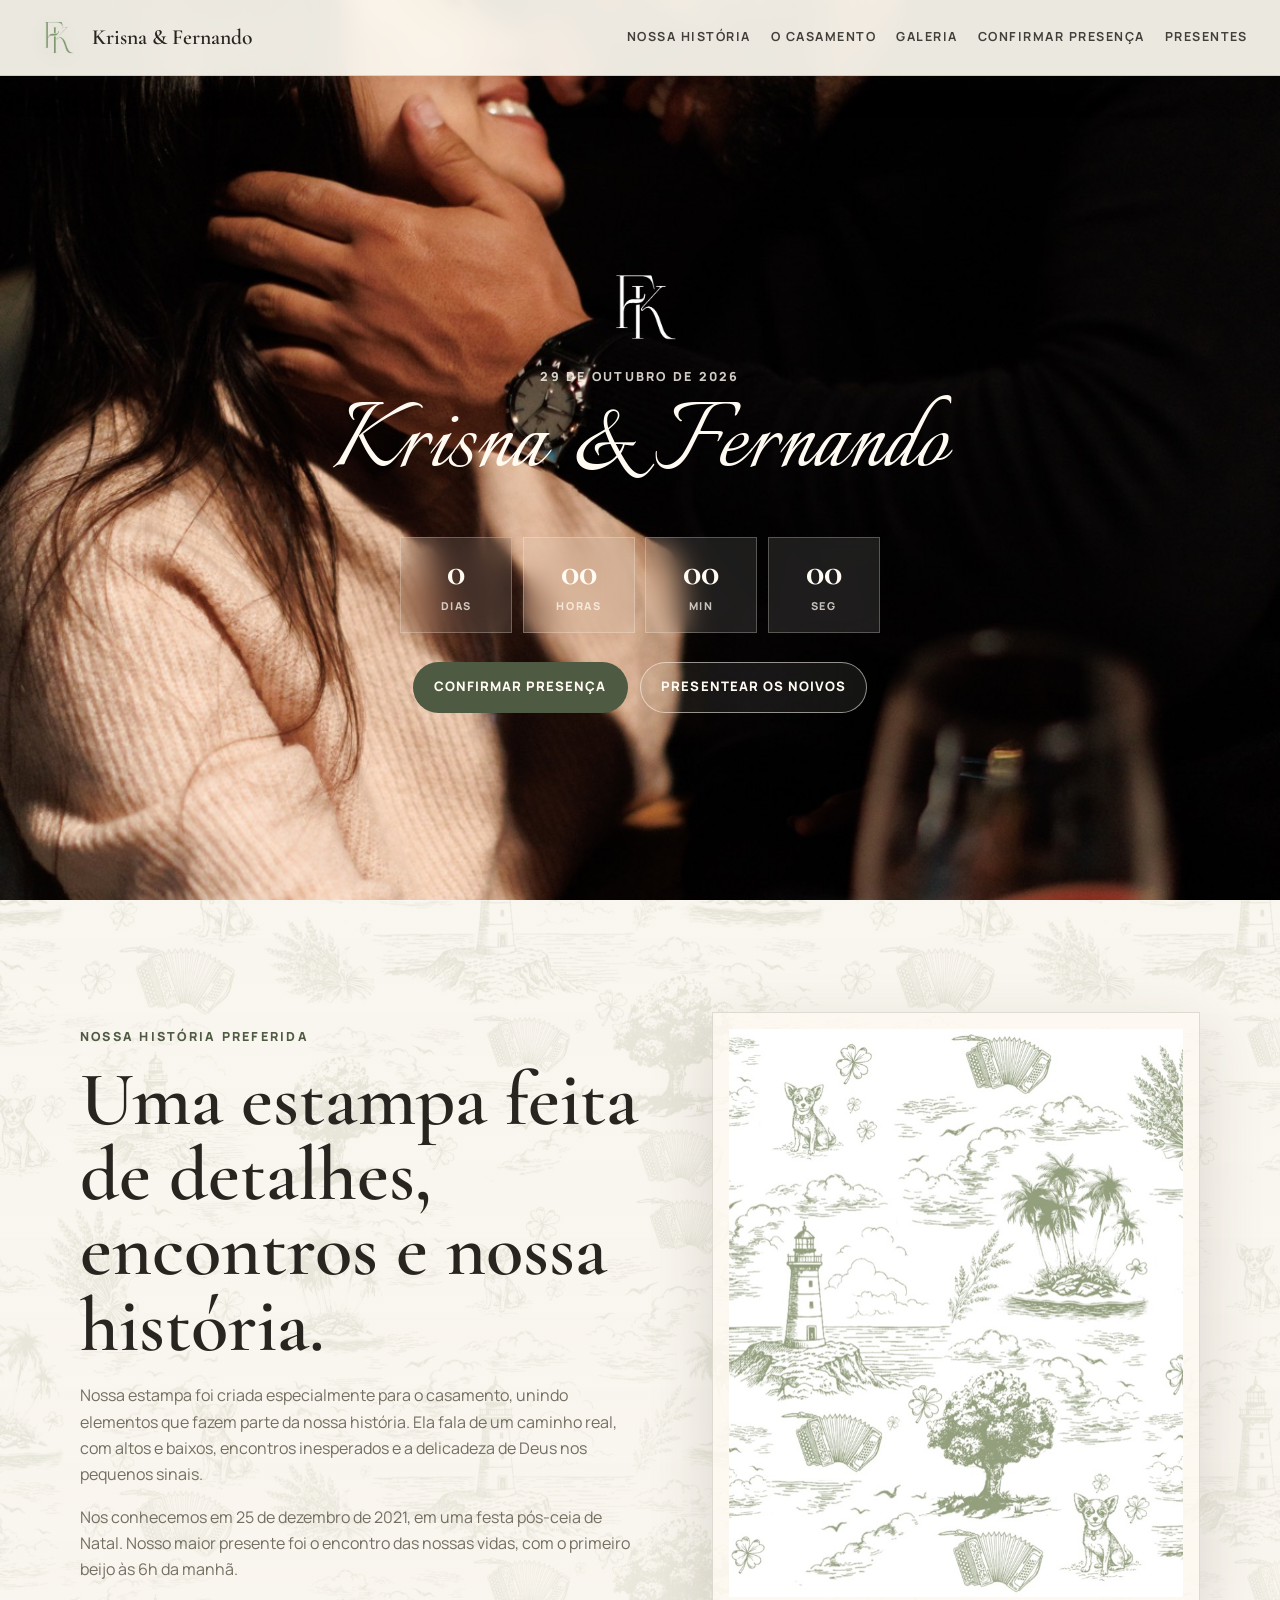
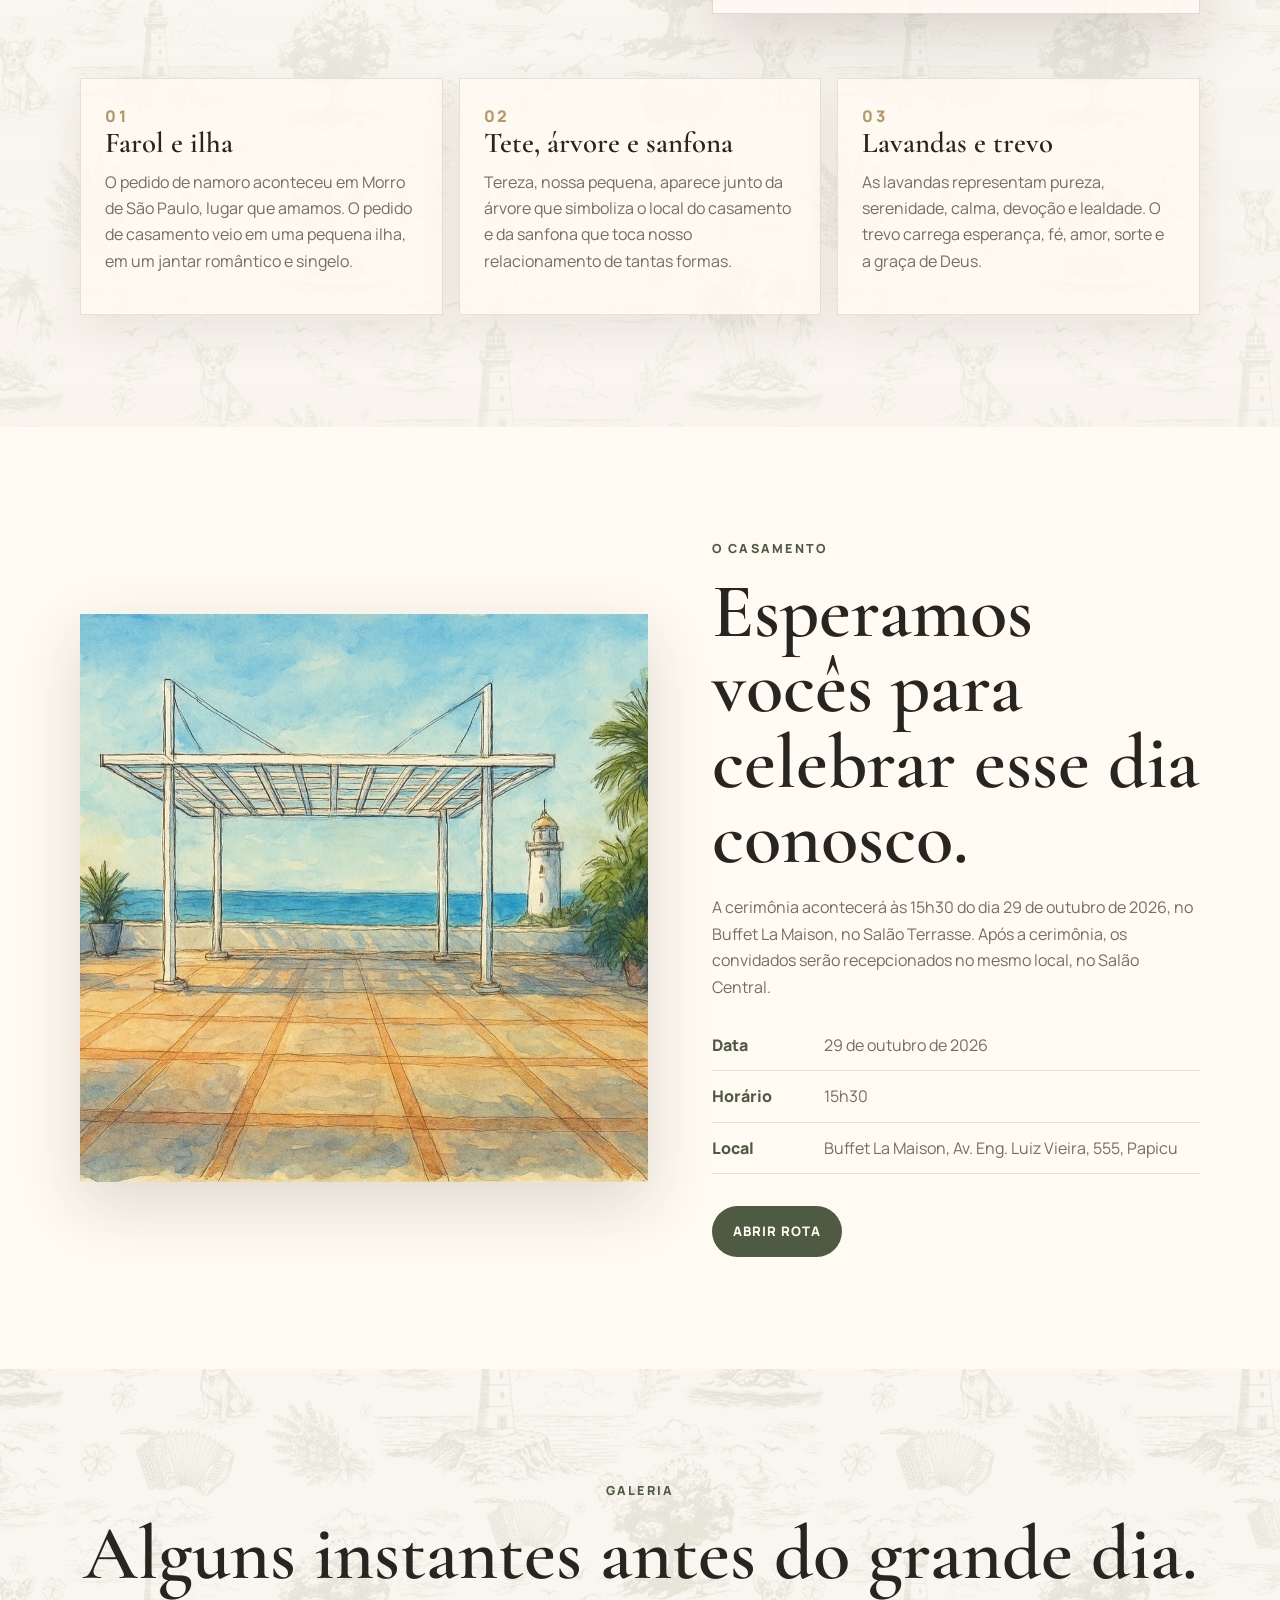
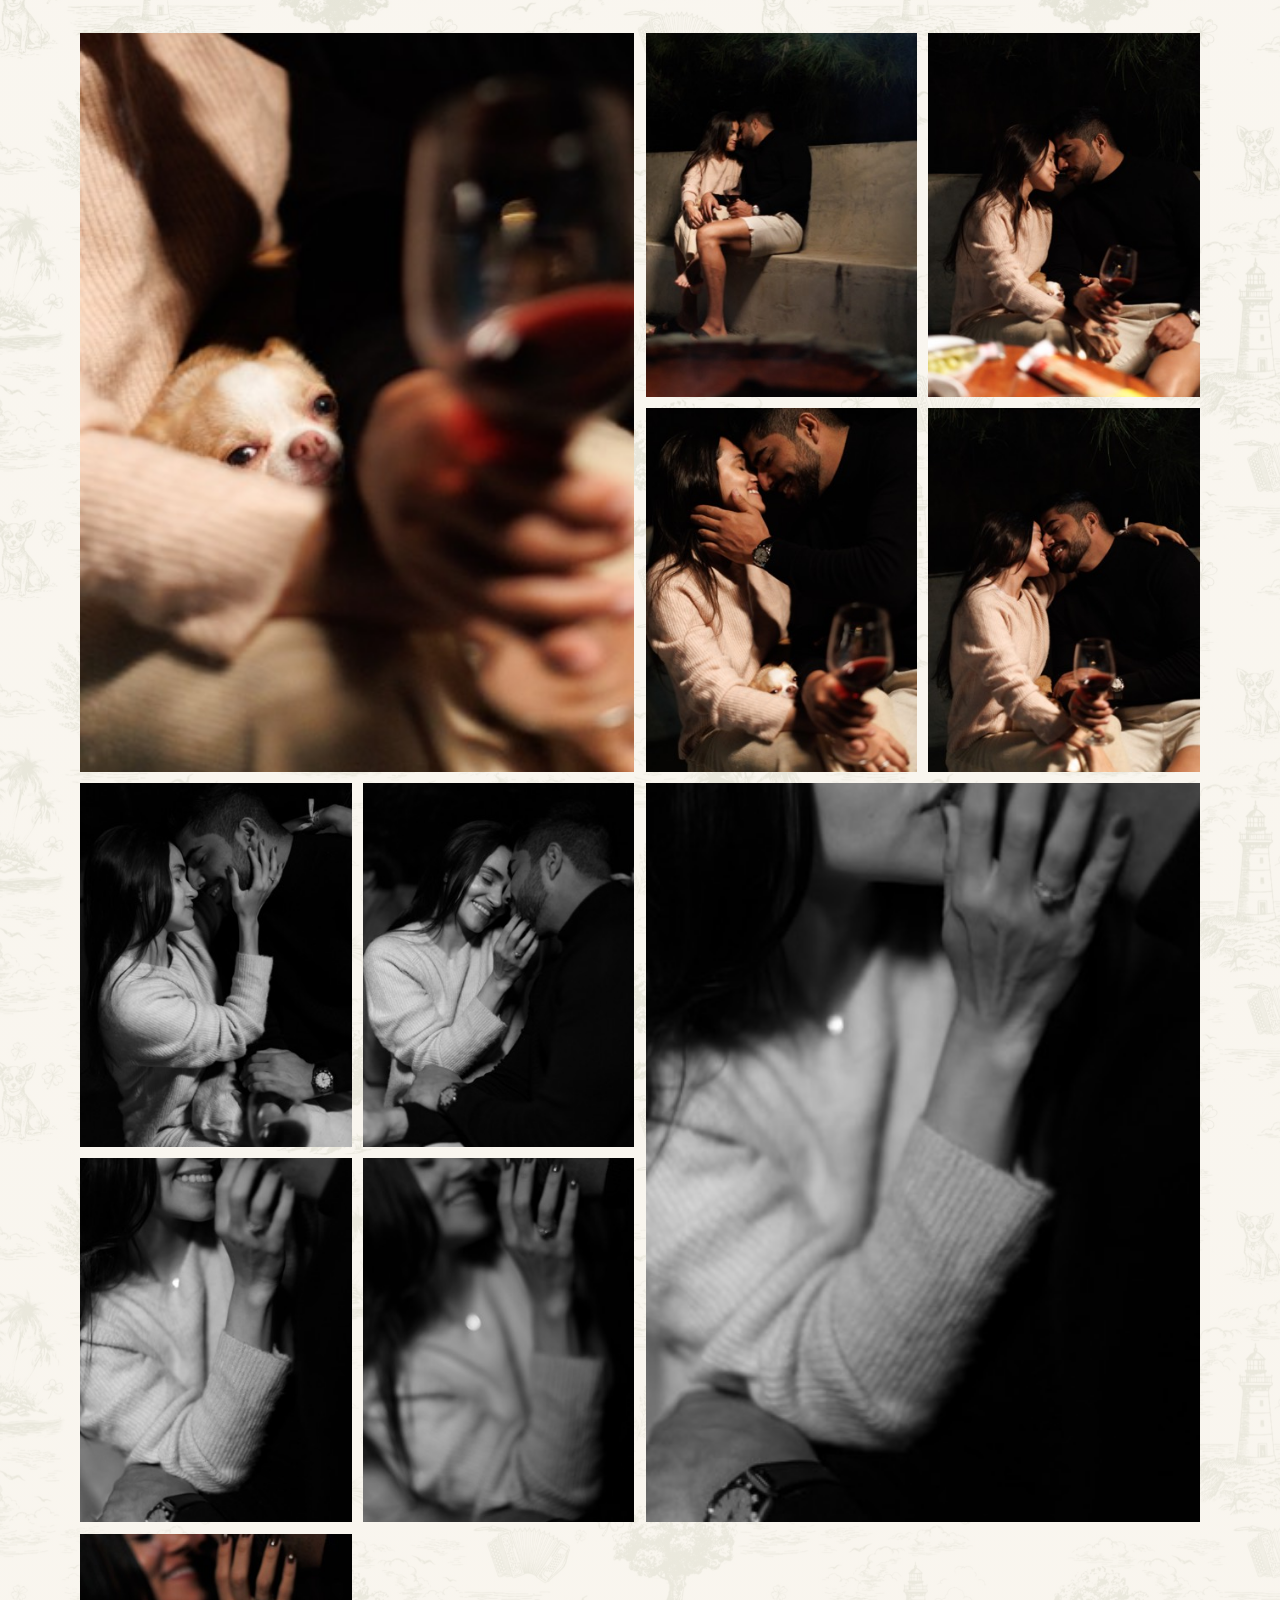
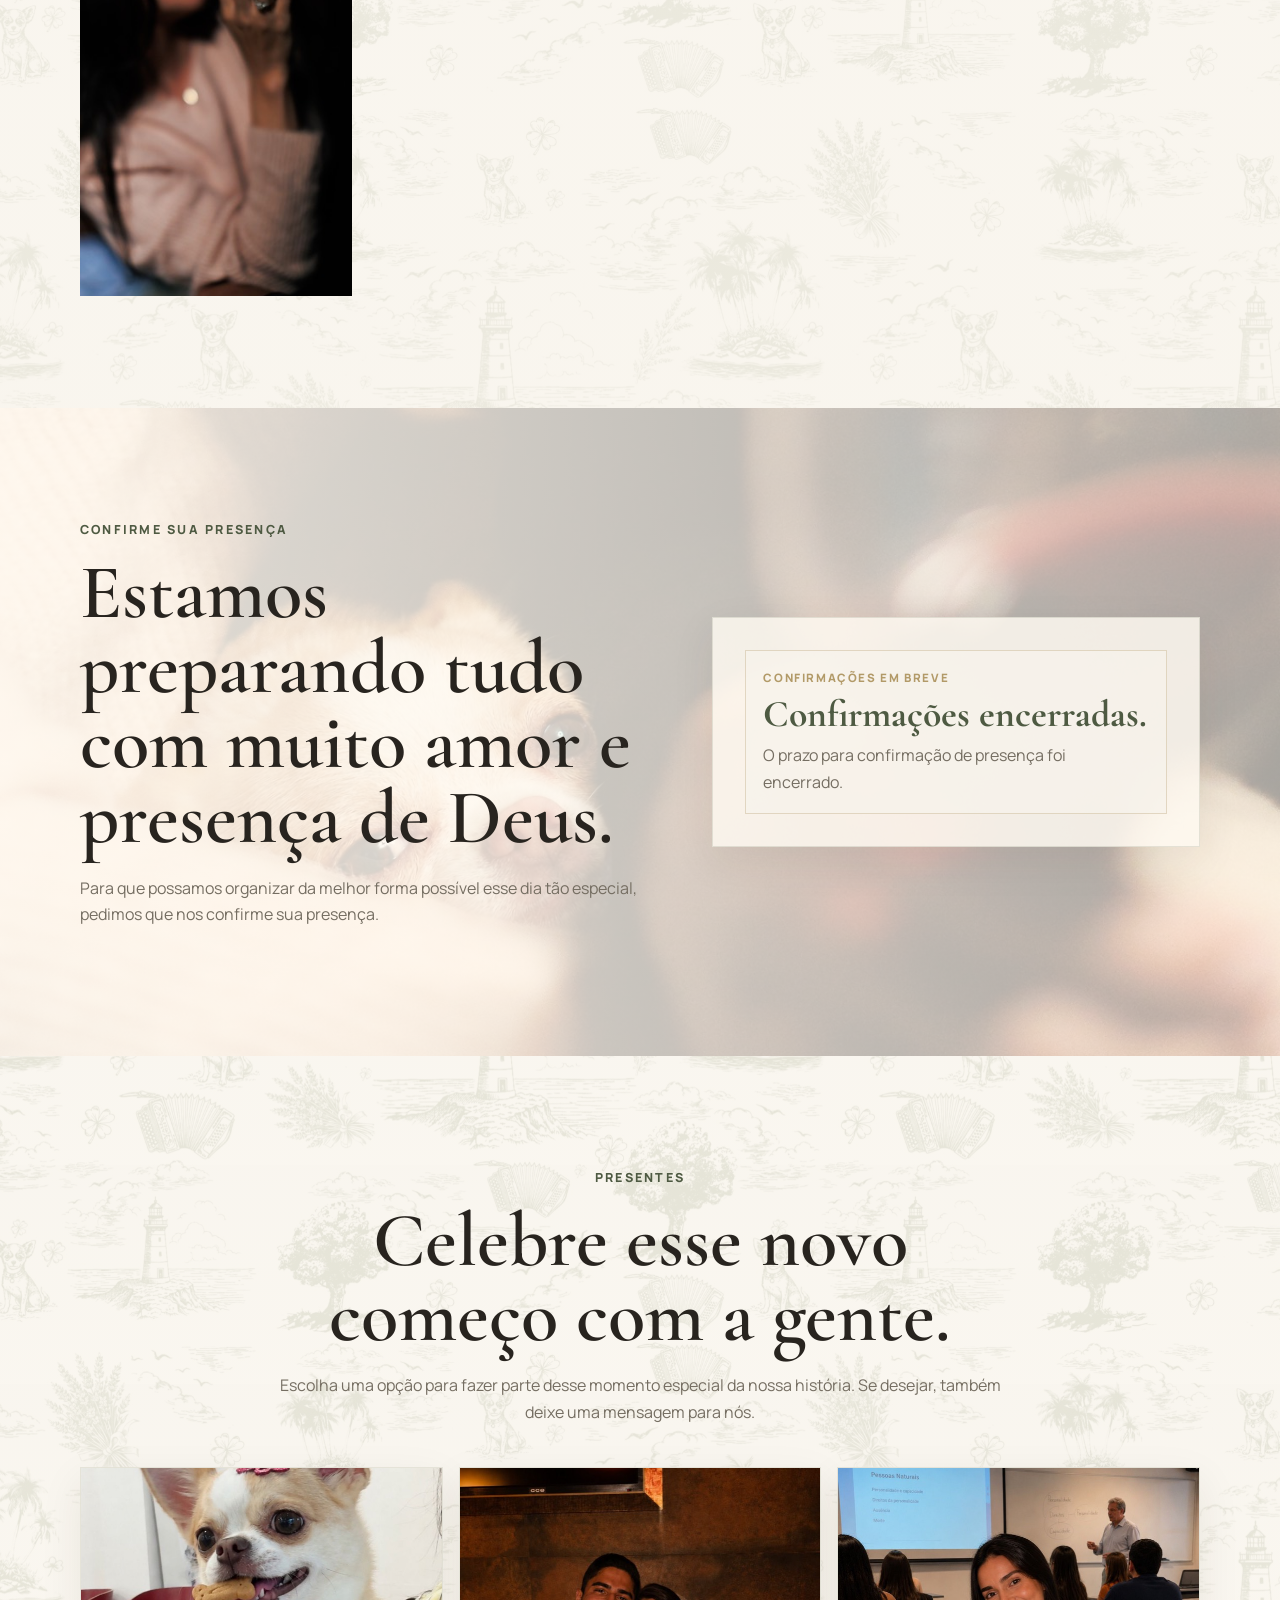
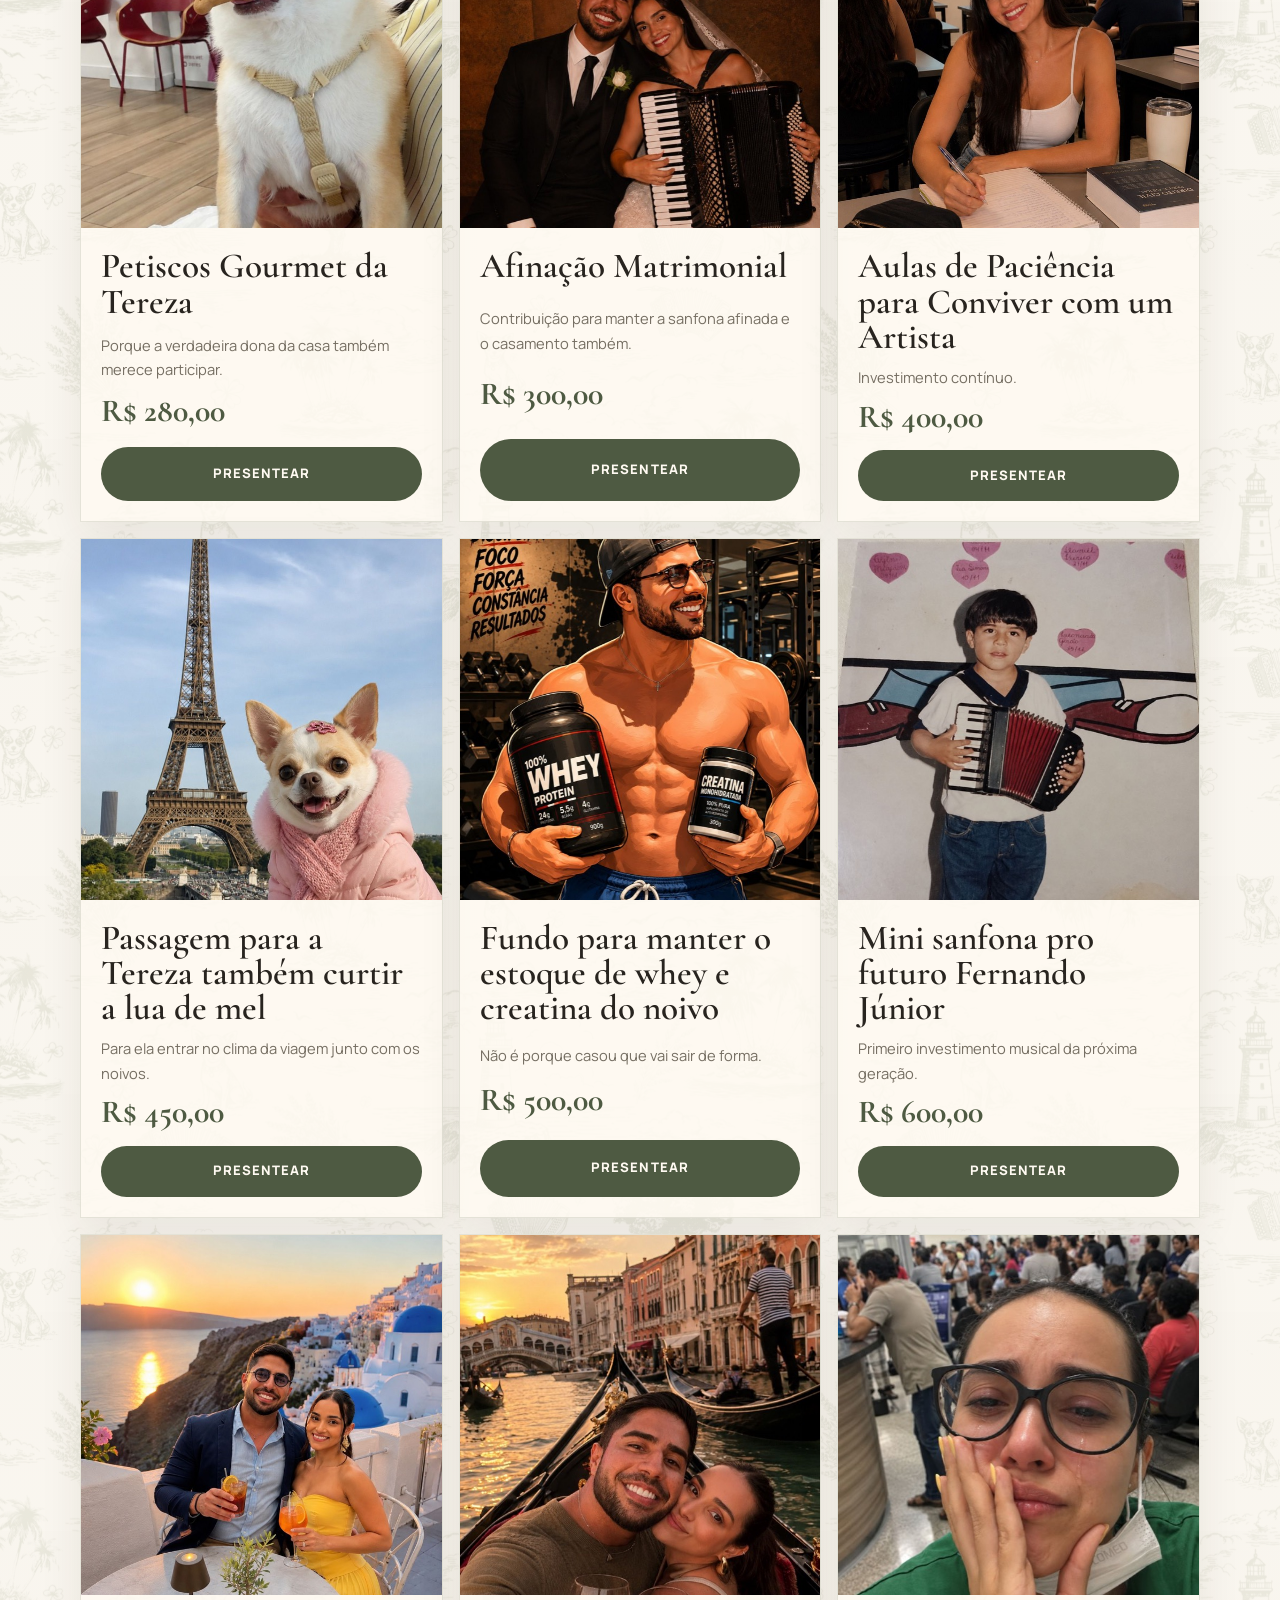
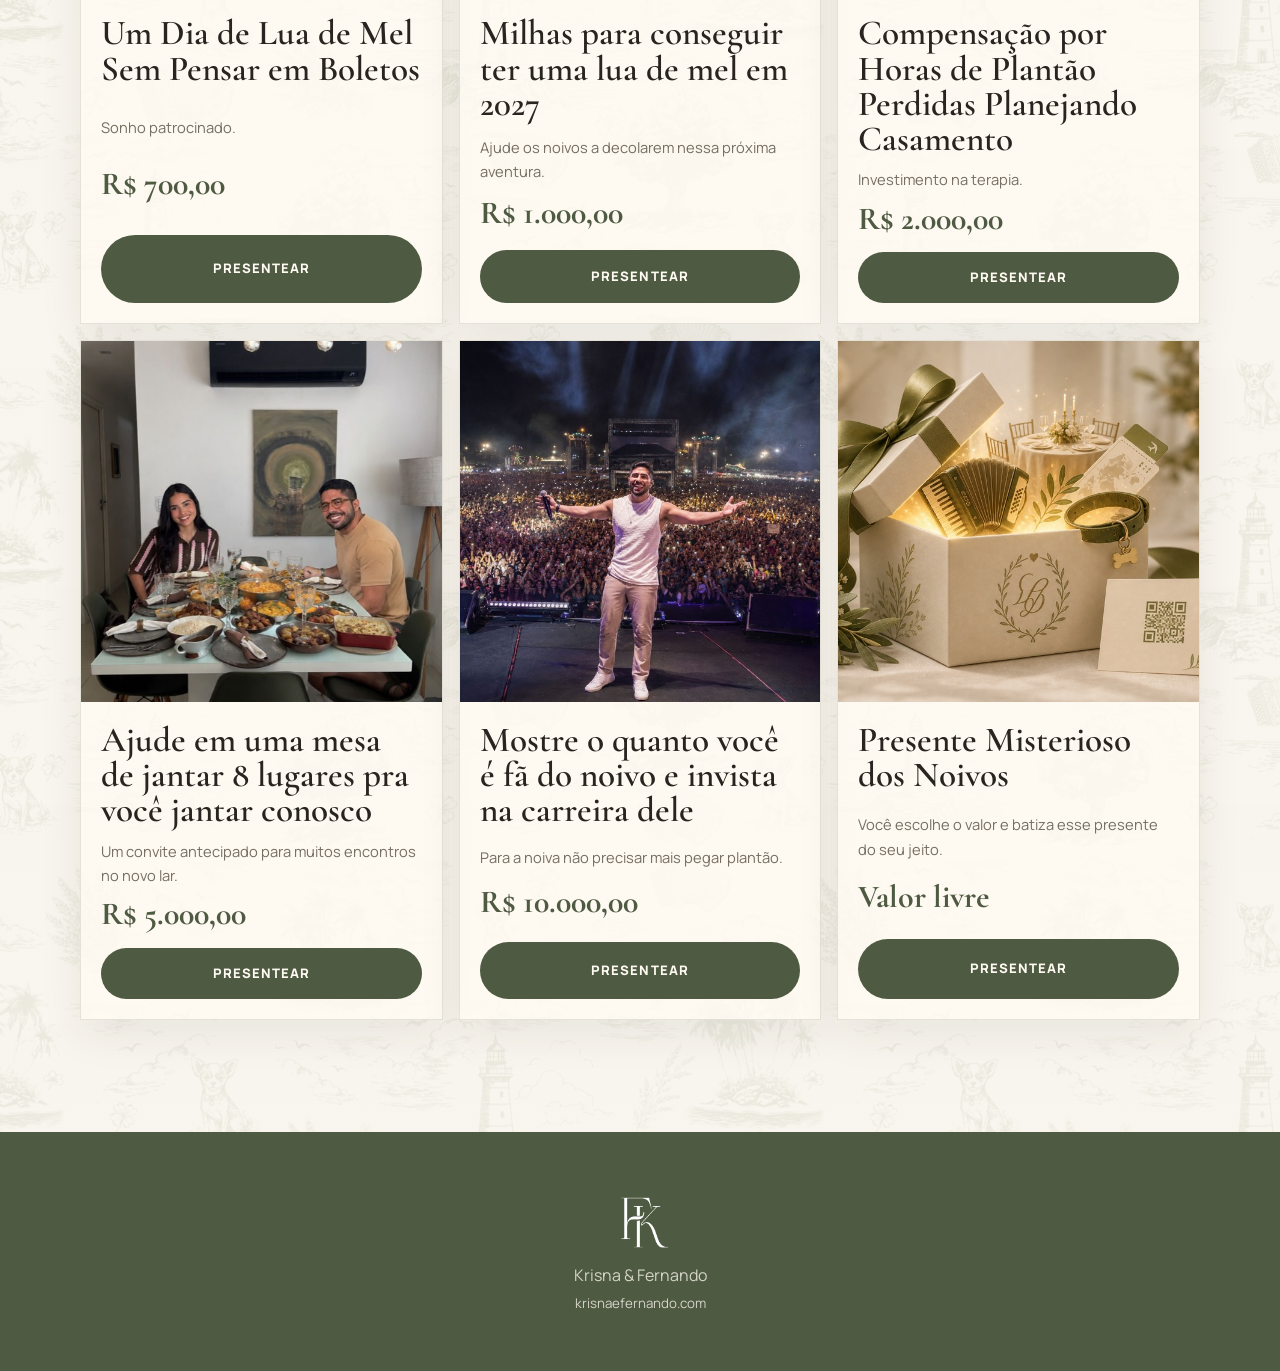
==== commit f4a13a9d: "Integra loading ao hero e reforca autoplay" ====
--- a/index.html
+++ b/index.html
@@ -22,15 +22,15 @@
     <link rel="preload" as="video" href="assets/video/intro-casal-v3.mp4" type="video/mp4">
     <link rel="stylesheet" href="css/base.css?v=rsvp-gate-20260904">
     <link rel="stylesheet" href="css/layout.css?v=hero-video-layered-20260922">
-    <link rel="stylesheet" href="css/components.css?v=rsvp-gate-20260904">
+    <link rel="stylesheet" href="css/components.css?v=hero-loader-20260923">
   </head>
   <body>
     <div class="site-loader" id="siteLoader" role="status" aria-live="polite" aria-label="Carregando site">
-      <img src="assets/images/gallery/IMG_1684.JPG.jpg" alt="" class="site-loader__image" aria-hidden="true">
+      <img src="assets/images/gallery/_BQH1940.jpg.jpg" alt="" class="site-loader__image" aria-hidden="true">
       <div class="site-loader__texture" aria-hidden="true"></div>
       <div class="site-loader__content">
         <img src="assets/brand/monograma-small.png" alt="Monograma Krisna e Fernando" class="site-loader__monogram">
-        <p>Carregando o nosso dia</p>
+        <p>Preparando o nosso dia</p>
         <div class="site-loader__bar">
           <i aria-hidden="true"></i>
         </div>
--- a/css/components.css
+++ b/css/components.css
@@ -30,7 +30,7 @@
   filter: saturate(1.08) contrast(1.02) brightness(1.03);
   object-position: center 42%;
   transform: scale(1.04);
-  animation: loaderPhoto 3200ms ease-out both;
+  animation: loaderPhoto 1500ms ease-out both;
 }
 
 .site-loader__texture {
@@ -93,7 +93,7 @@
   background: rgba(255, 250, 242, 0.18);
   transform: scaleX(0);
   transform-origin: left;
-  animation: loaderLine 3000ms cubic-bezier(0.36, 0, 0.18, 1) both;
+  animation: loaderLine 1500ms cubic-bezier(0.36, 0, 0.18, 1) both;
 }
 
 .site-loader__bar::after {
@@ -109,7 +109,7 @@
   background: rgba(178, 154, 104, 0.92);
   transform: scaleX(0);
   transform-origin: left;
-  animation: loaderLine 3000ms cubic-bezier(0.36, 0, 0.18, 1) both;
+  animation: loaderLine 1500ms cubic-bezier(0.36, 0, 0.18, 1) both;
 }
 
 @keyframes loaderPhoto {
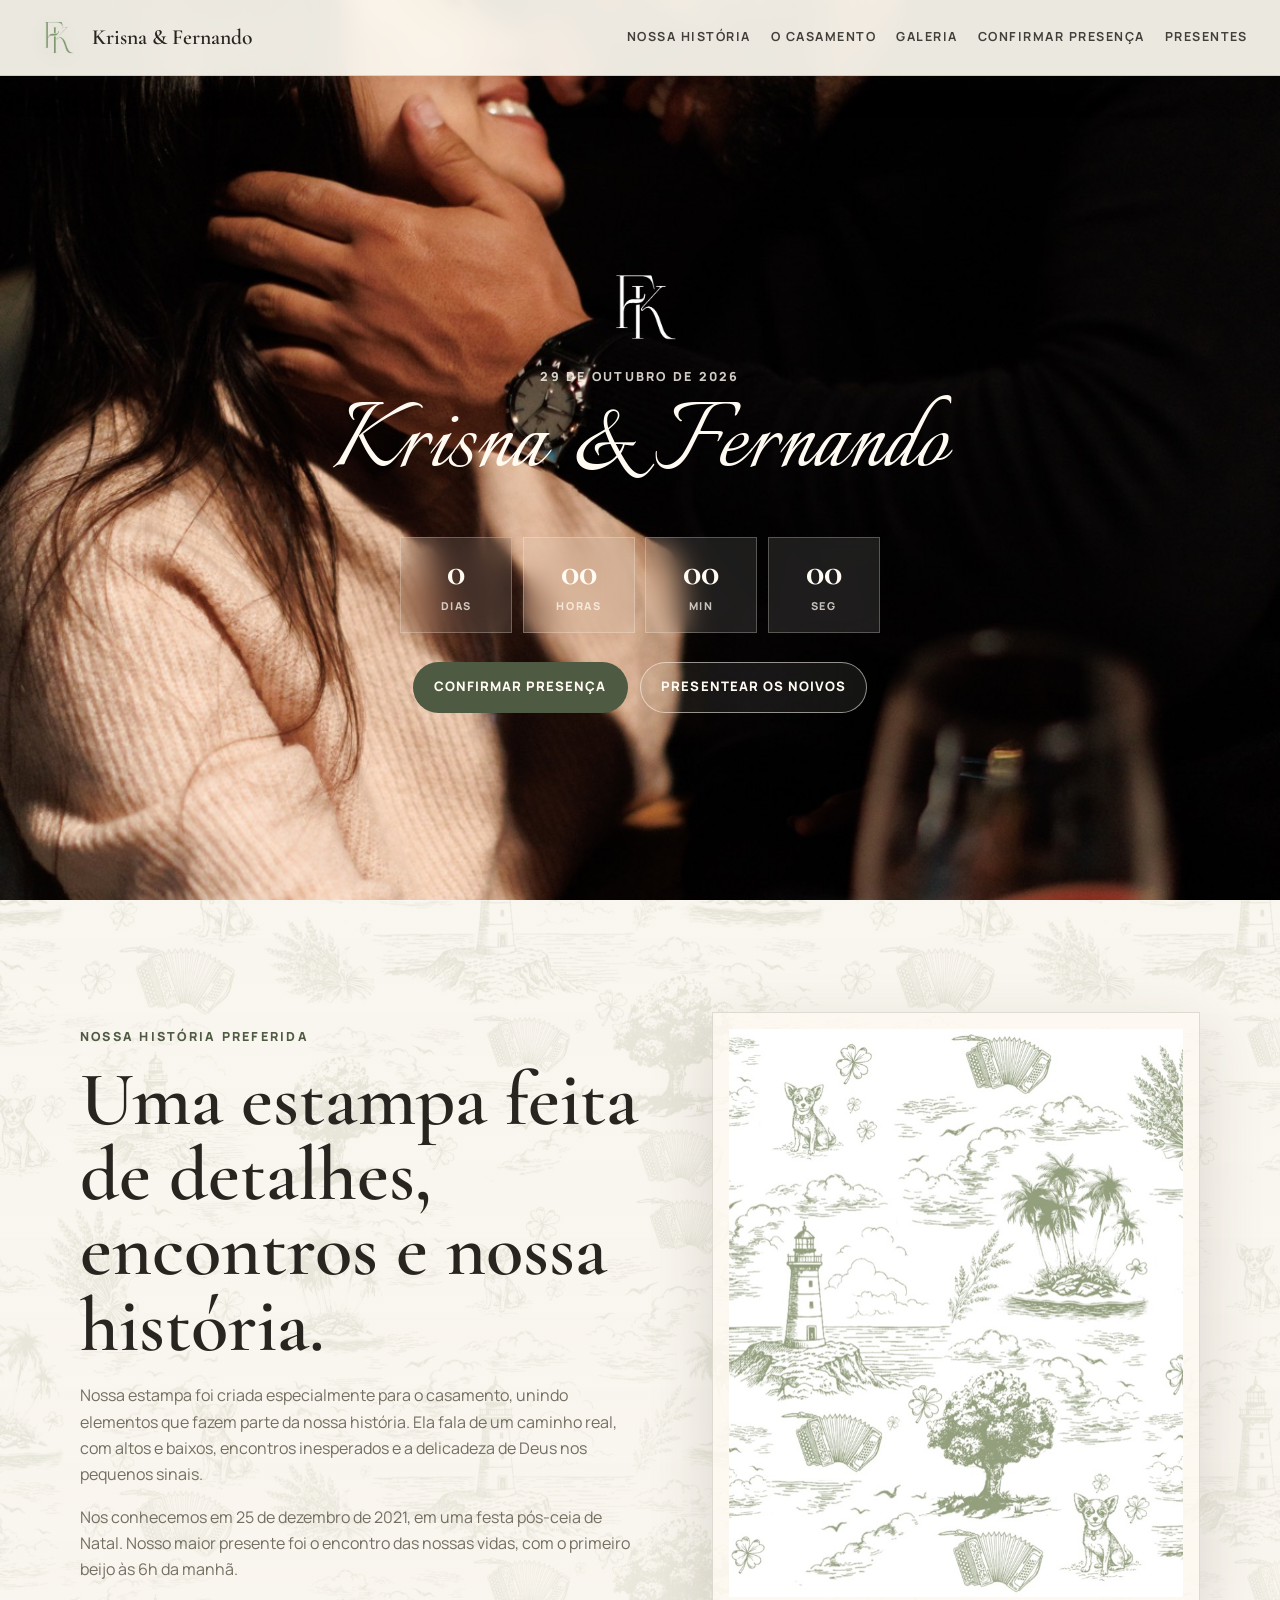
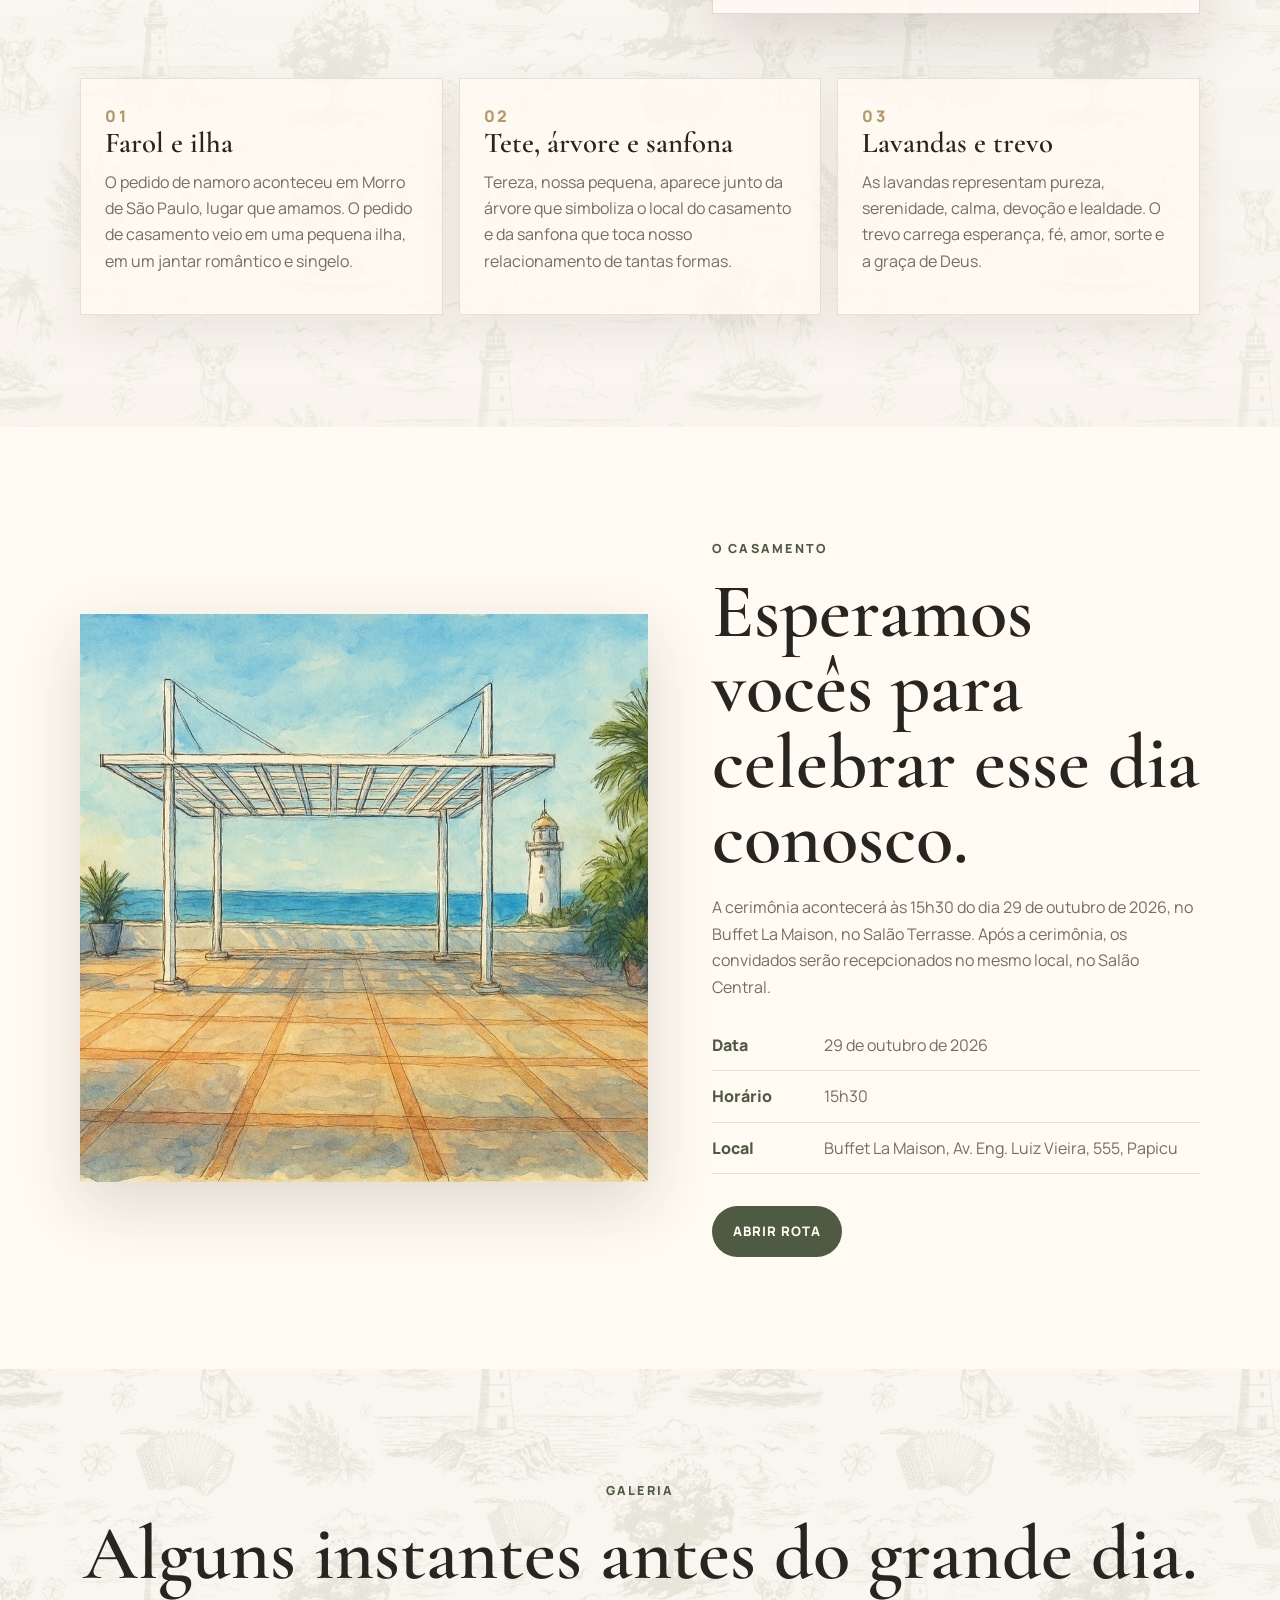
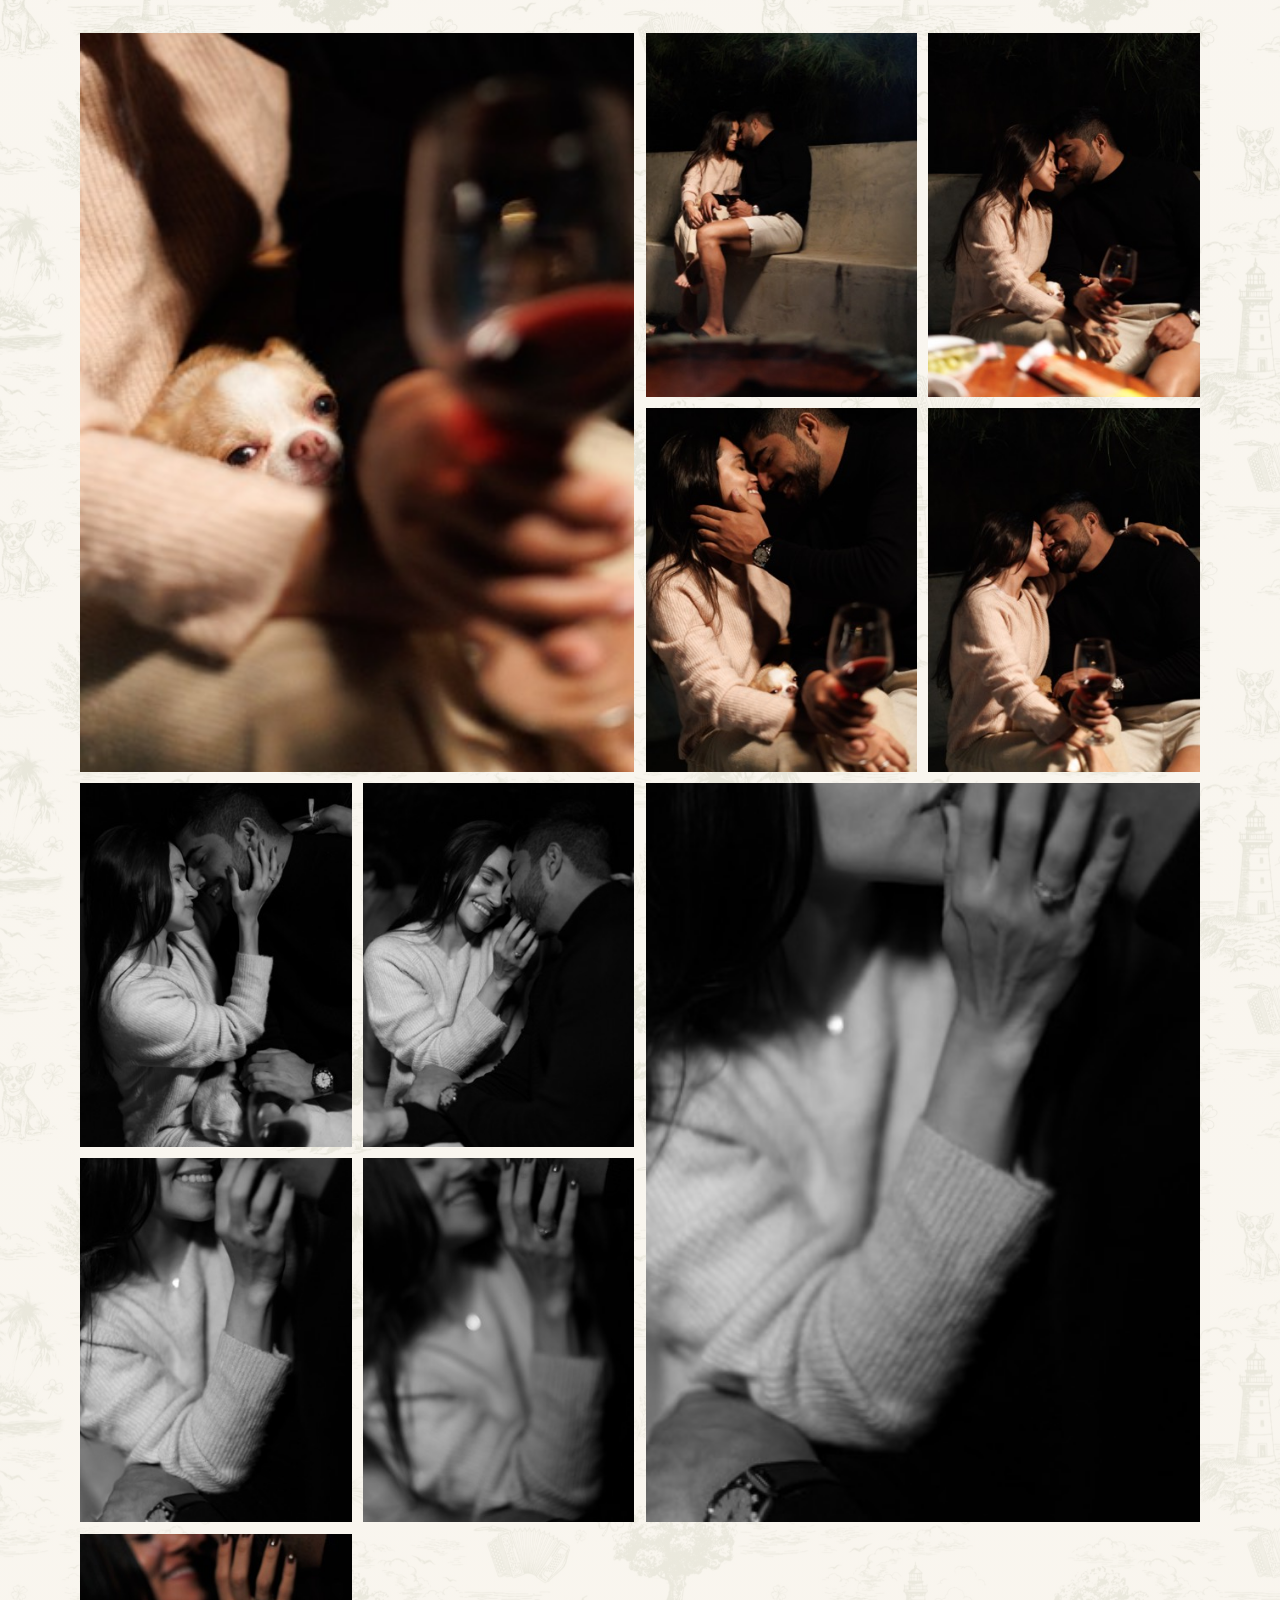
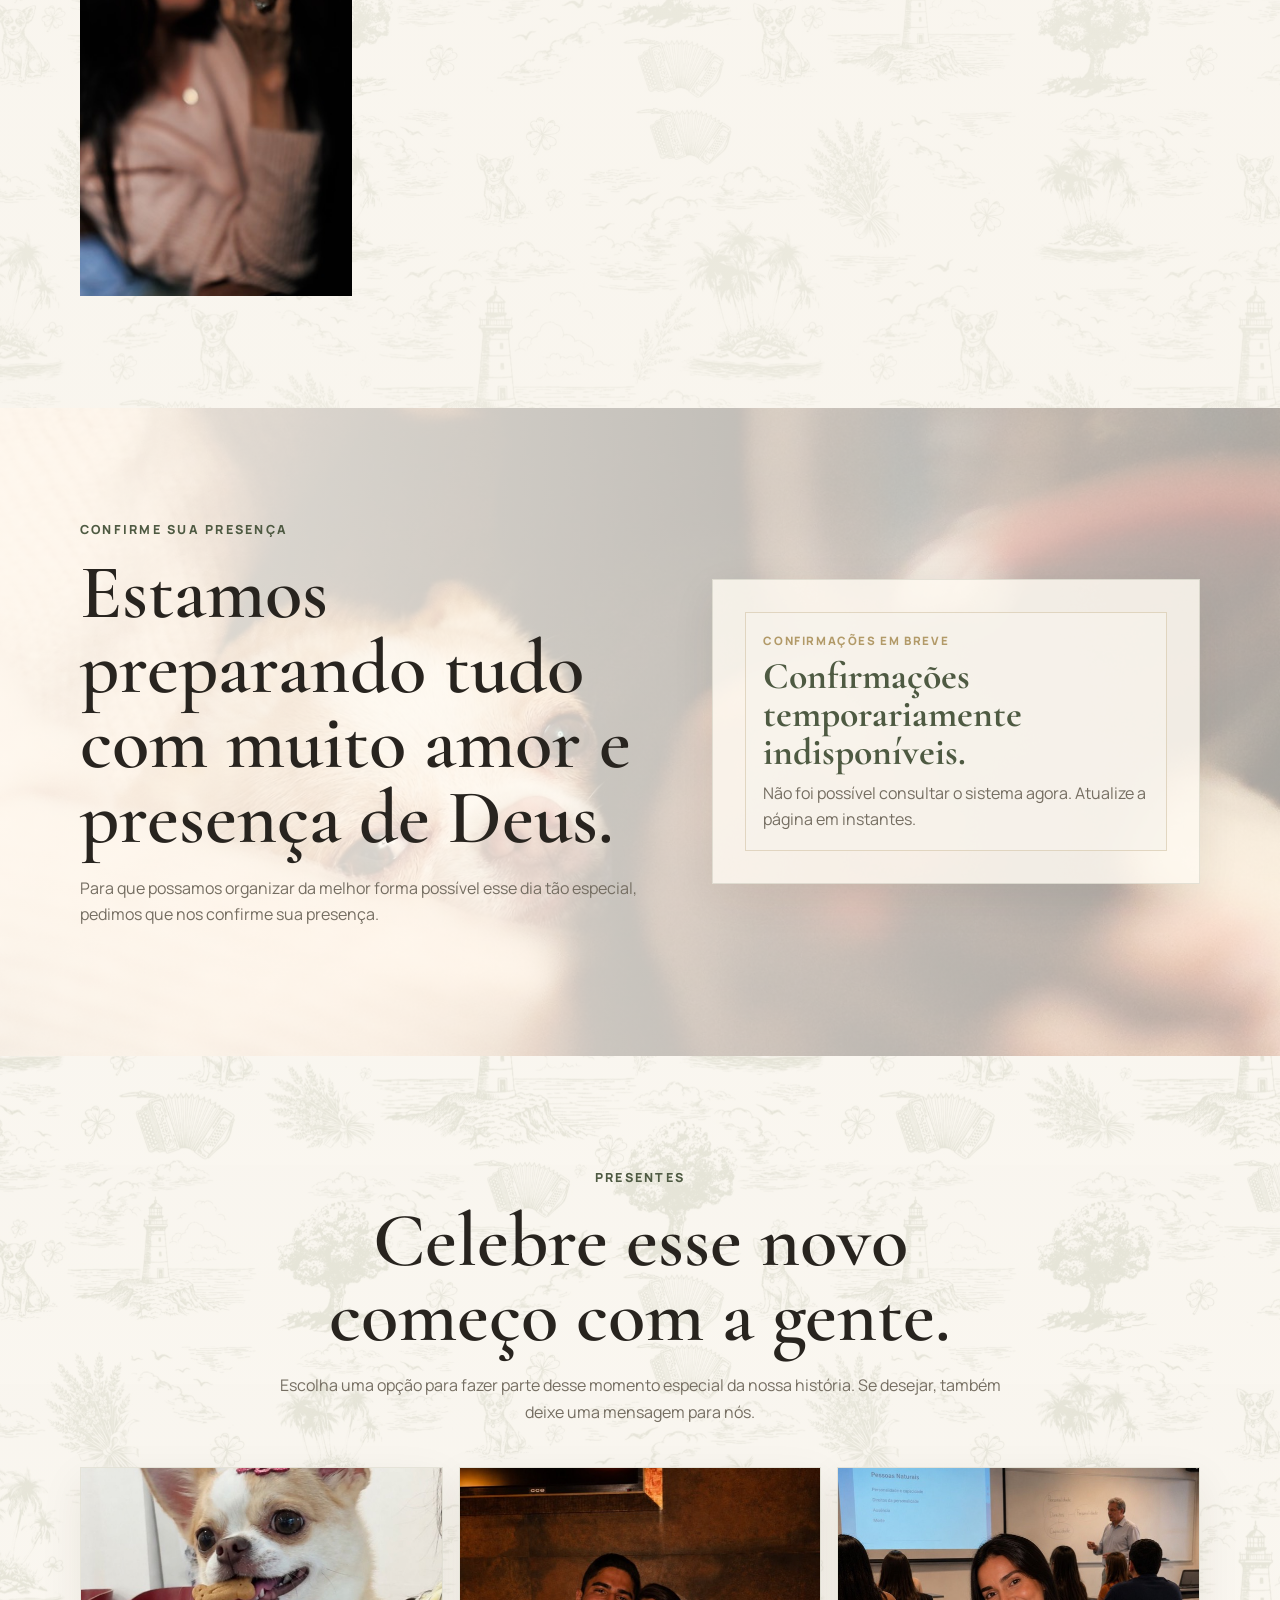
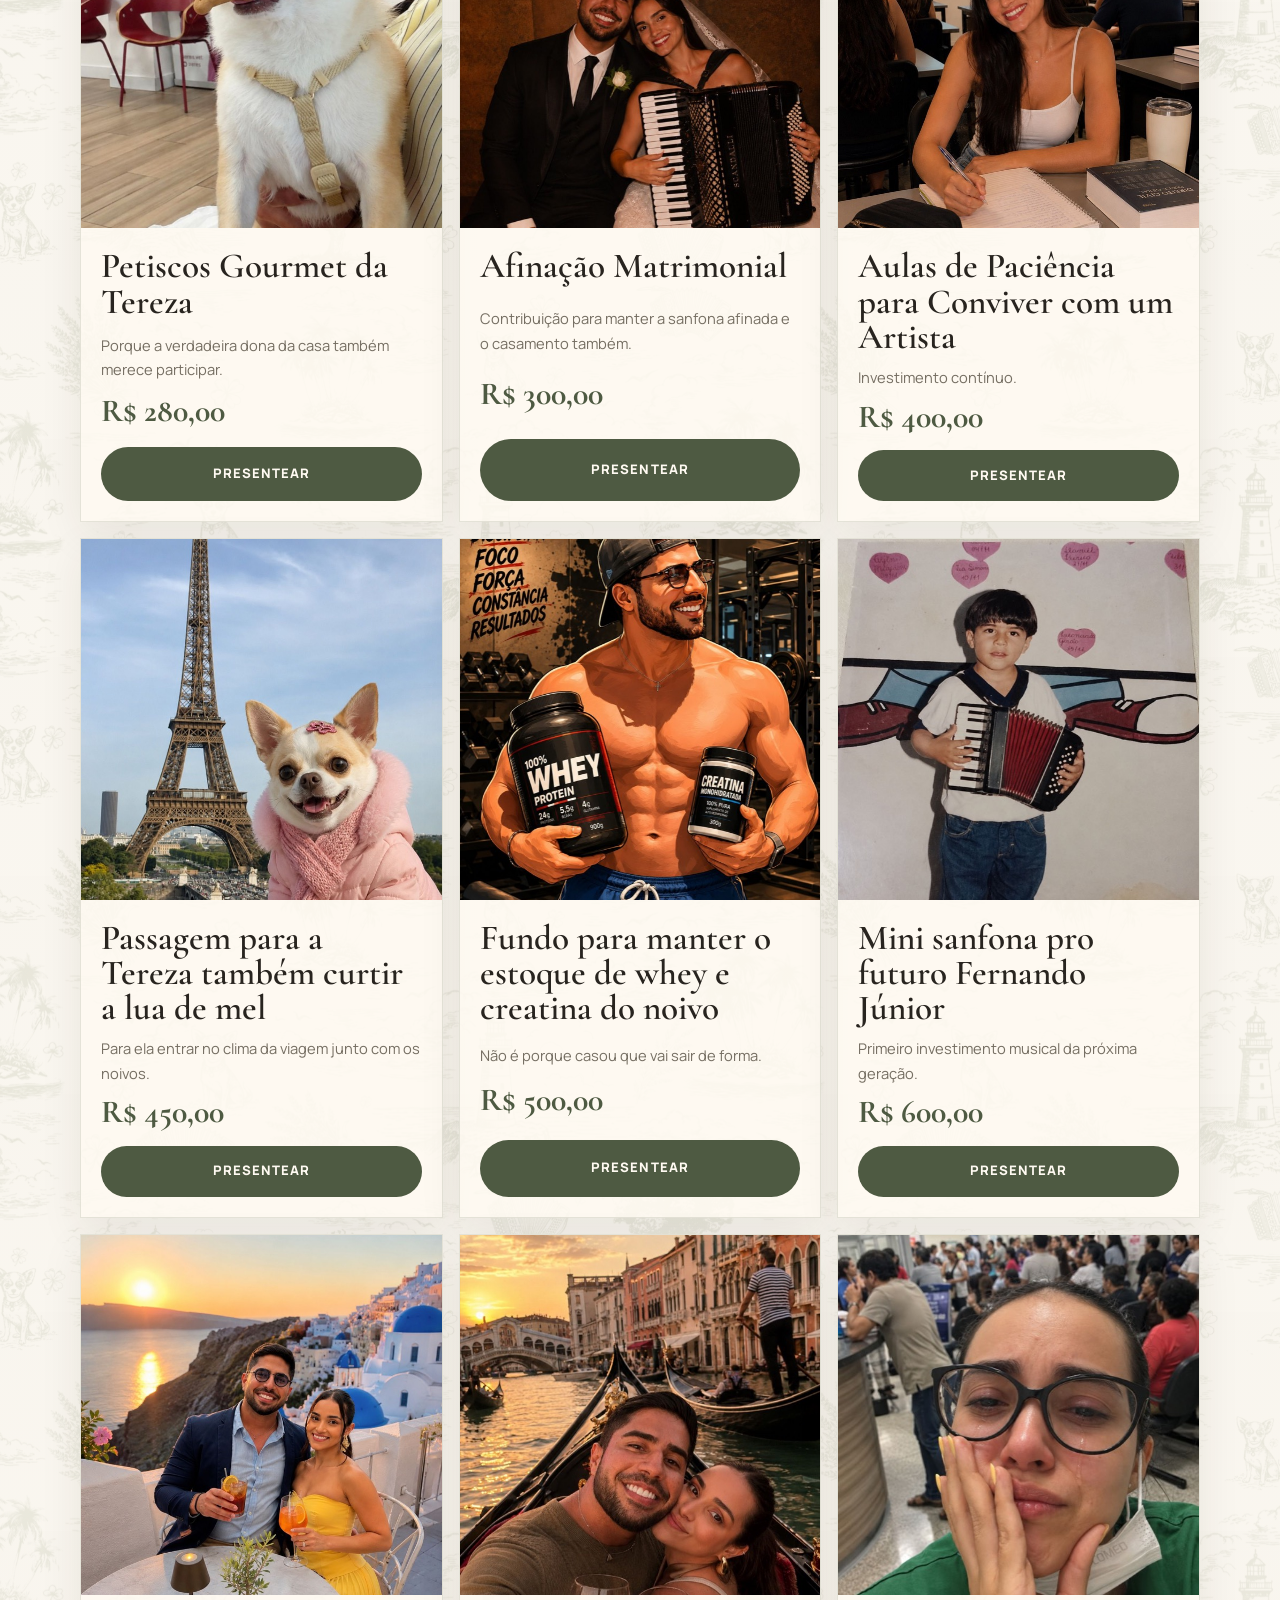
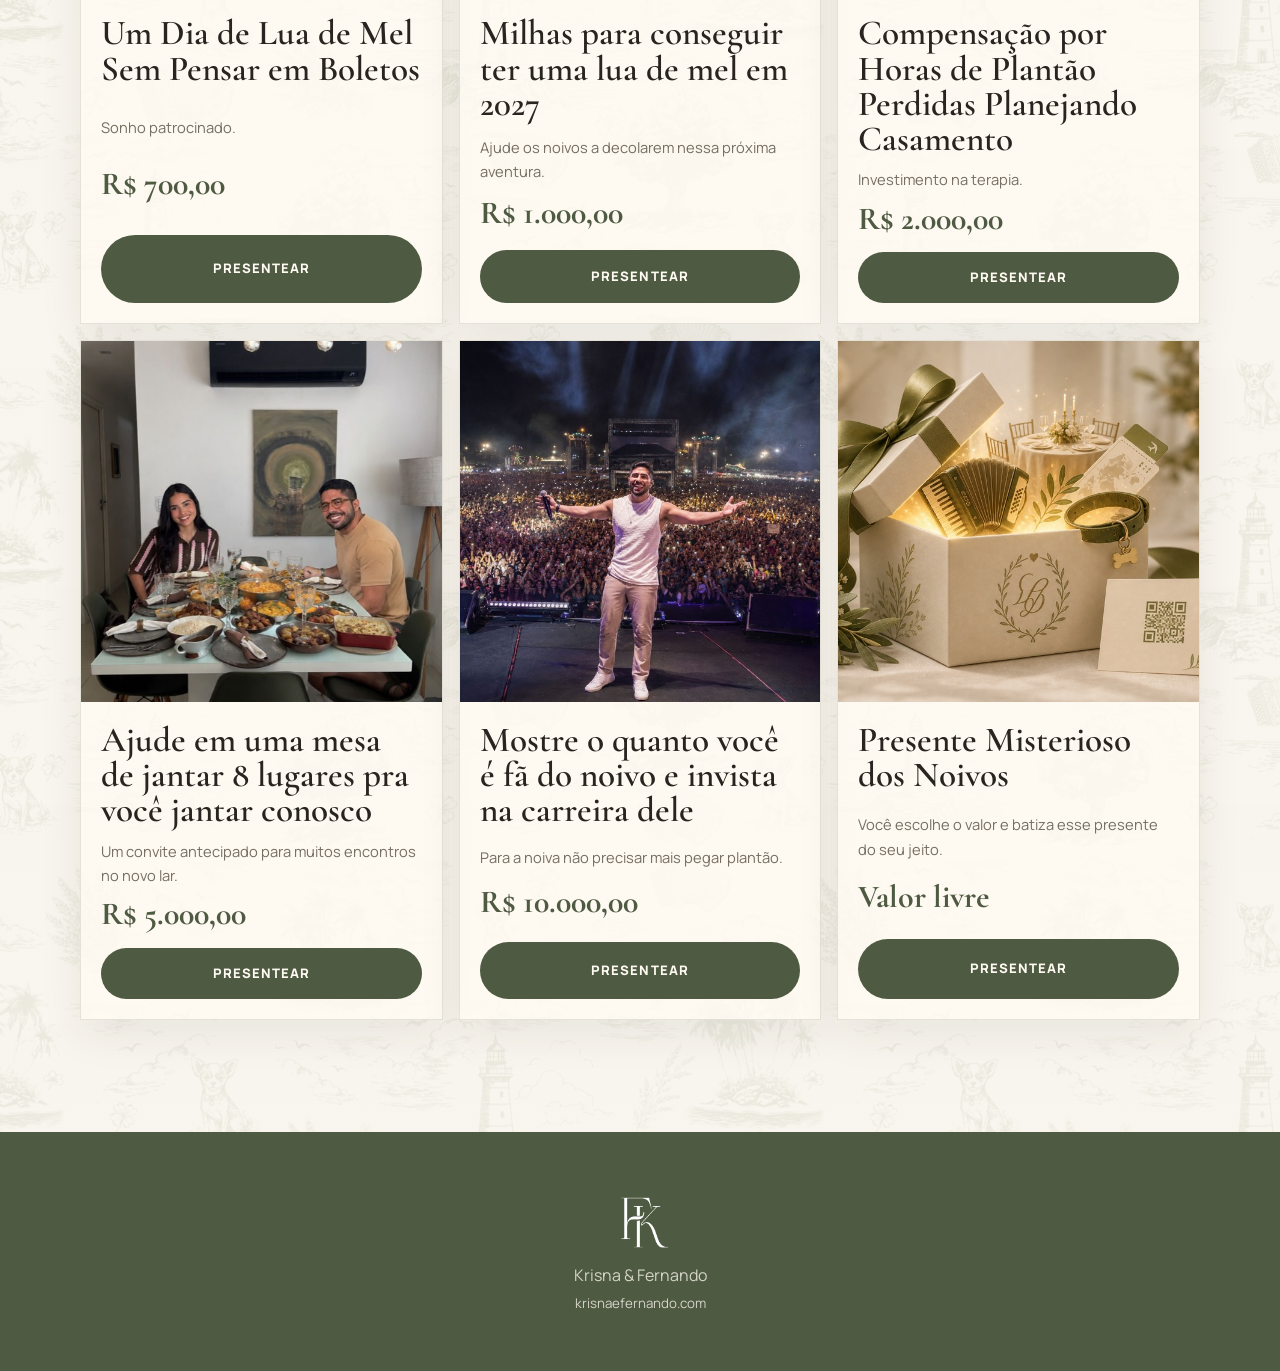
==== commit e930b0d6: "Stabilize RSVP, guest lookup, and check-in flows" ====
--- a/index.html
+++ b/index.html
@@ -19,14 +19,15 @@
     <link rel="preload" as="image" href="assets/images/gallery/IMG_1684.JPG.jpg">
     <link rel="preload" as="image" href="assets/images/gallery/_BQH1940.jpg.jpg">
     <link rel="preload" as="image" href="assets/brand/estampa-fk.jpg">
-    <link rel="preload" as="video" href="assets/video/intro-casal-v3.mp4" type="video/mp4">
+    <link rel="preload" as="video" href="assets/video/intro-casal-v2.mp4" type="video/mp4" media="(min-width: 861px)">
+    <link rel="preload" as="video" href="assets/video/intro-casal-v3.mp4" type="video/mp4" media="(max-width: 860px)">
     <link rel="stylesheet" href="css/base.css?v=rsvp-gate-20260904">
     <link rel="stylesheet" href="css/layout.css?v=hero-video-layered-20260922">
-    <link rel="stylesheet" href="css/components.css?v=hero-loader-20260923">
+    <link rel="stylesheet" href="css/components.css?v=hero-loader-20260923b">
   </head>
   <body>
     <div class="site-loader" id="siteLoader" role="status" aria-live="polite" aria-label="Carregando site">
-      <img src="assets/images/gallery/_BQH1940.jpg.jpg" alt="" class="site-loader__image" aria-hidden="true">
+      <img src="assets/images/gallery/IMG_1684.JPG.jpg" alt="" class="site-loader__image" aria-hidden="true">
       <div class="site-loader__texture" aria-hidden="true"></div>
       <div class="site-loader__content">
         <img src="assets/brand/monograma-small.png" alt="Monograma Krisna e Fernando" class="site-loader__monogram">
@@ -61,9 +62,7 @@
       <section class="hero section" id="inicio" aria-label="Início">
         <div class="hero__media" aria-hidden="true">
           <img src="assets/images/gallery/_BQH1940.jpg.jpg" alt="" class="hero__image" id="heroImage" fetchpriority="high">
-          <video class="hero__video" id="heroVideo" playsinline webkit-playsinline muted autoplay loop preload="auto" poster="assets/images/gallery/_BQH1940.jpg.jpg" data-src="assets/video/intro-casal-v3.mp4">
-            <source src="assets/video/intro-casal-v3.mp4" type="video/mp4">
-          </video>
+          <video class="hero__video" id="heroVideo" playsinline webkit-playsinline muted autoplay loop preload="auto" poster="assets/images/gallery/_BQH1940.jpg.jpg" data-desktop-src="assets/video/intro-casal-v2.mp4" data-mobile-src="assets/video/intro-casal-v3.mp4"></video>
         </div>
         <div class="hero__shade"></div>
         <div class="hero__content reveal">
@@ -341,13 +340,13 @@
       </div>
     </dialog>
 
-    <script src="js/config.js?v=hero-video-mobile-20260922"></script>
+    <script src="js/config.js?v=hero-video-split-20260923"></script>
     <script src="js/cache.js?v=rsvp-gate-20260904"></script>
-    <script src="js/api.js?v=rsvp-gate-20260904"></script>
+    <script src="js/api.js?v=stability-20260929"></script>
     <script src="js/countdown.js?v=rsvp-gate-20260904"></script>
     <script src="js/gallery.js?v=rsvp-gate-20260904"></script>
     <script src="js/gifts.js?v=rsvp-gate-20260904"></script>
-    <script src="js/rsvp.js?v=rsvp-auto-open-20260916"></script>
-    <script src="js/app.js?v=hero-video-autoplay-20260922"></script>
+    <script src="js/rsvp.js?v=stability-20260929"></script>
+    <script src="js/app.js?v=stability-20260929"></script>
   </body>
 </html>
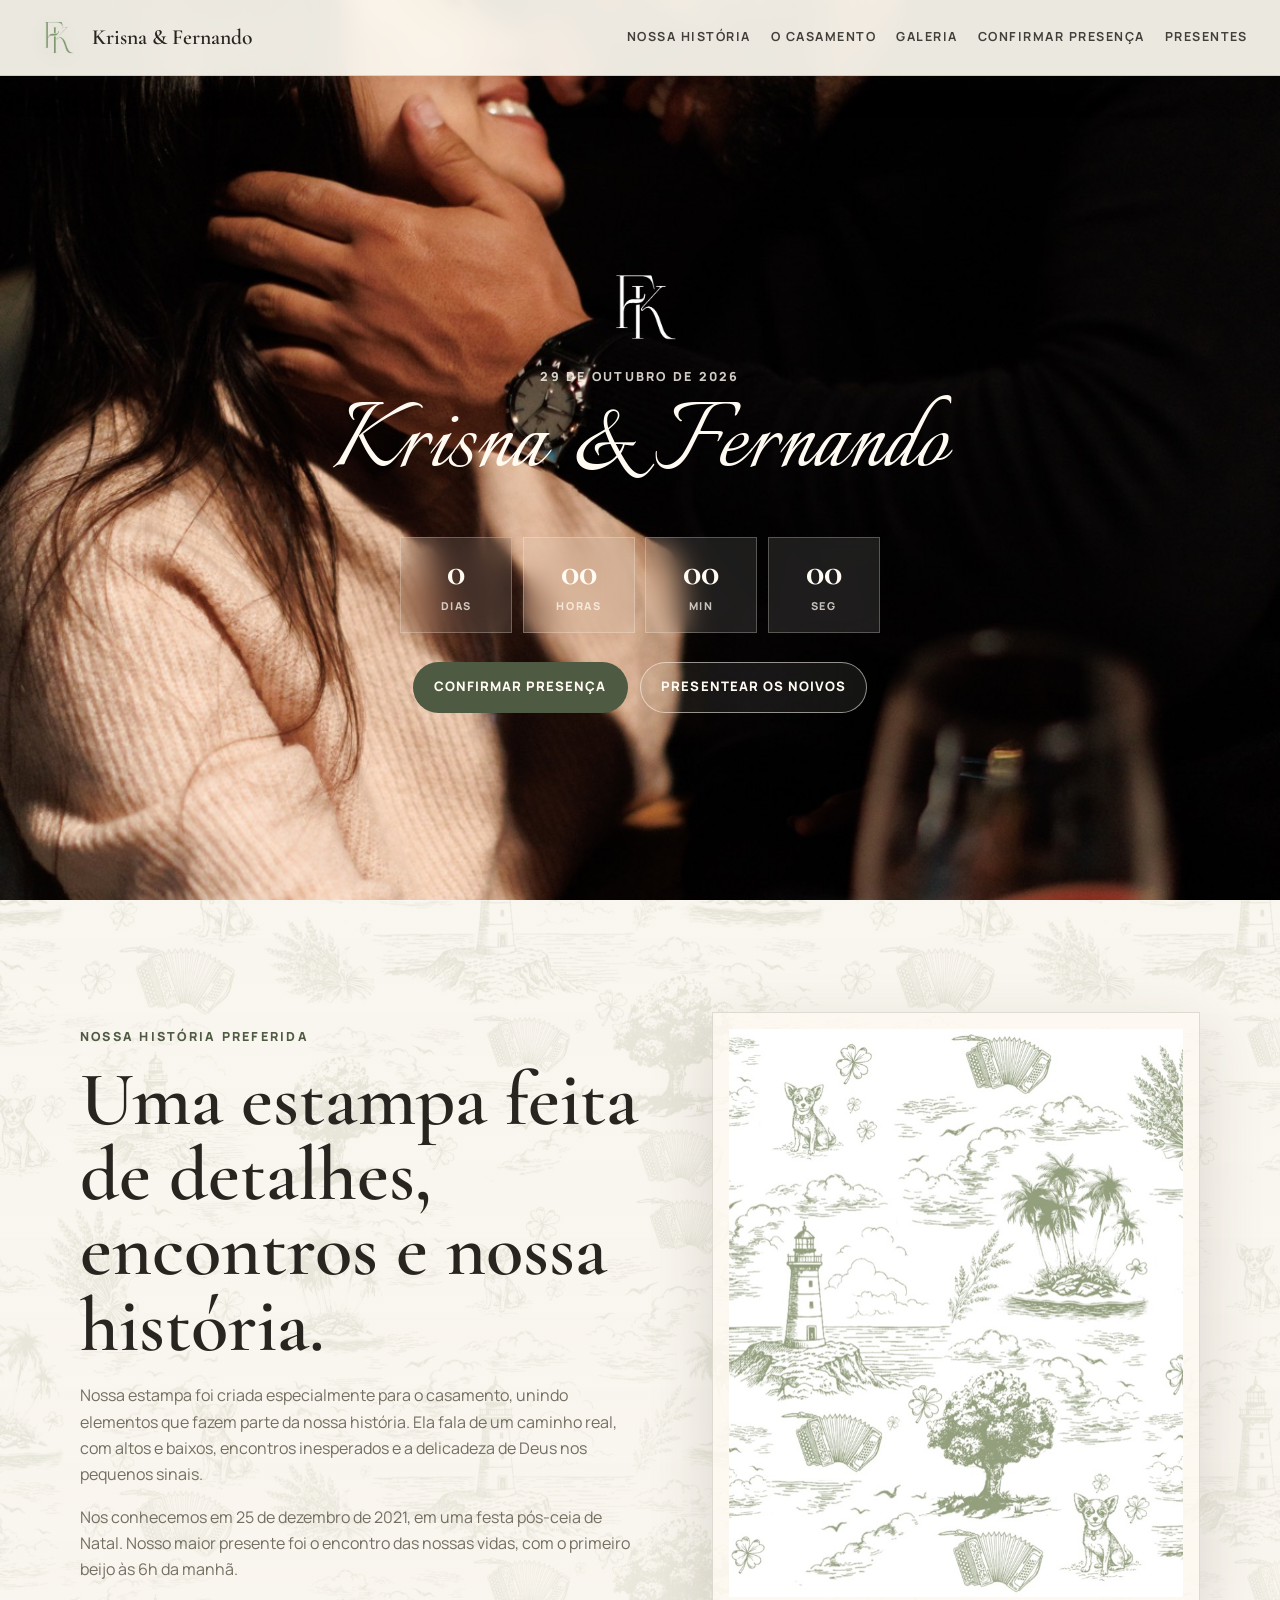
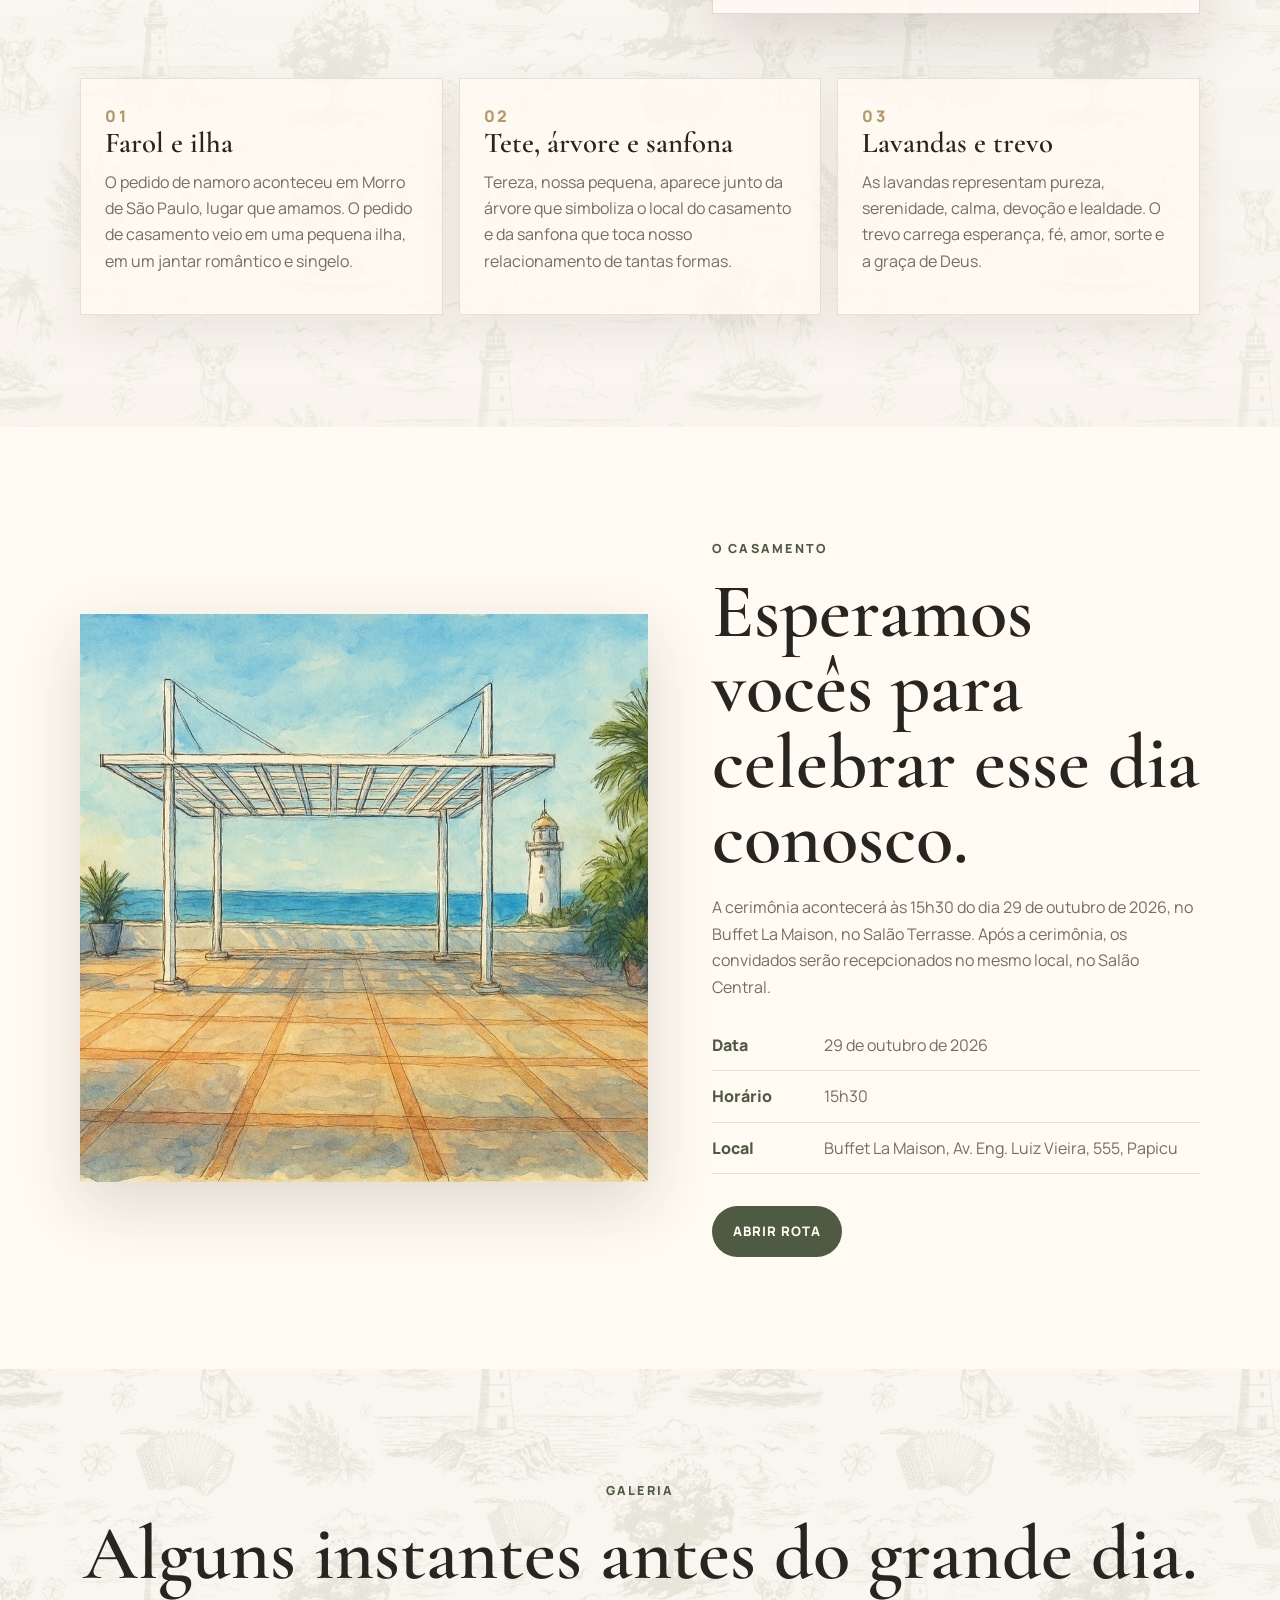
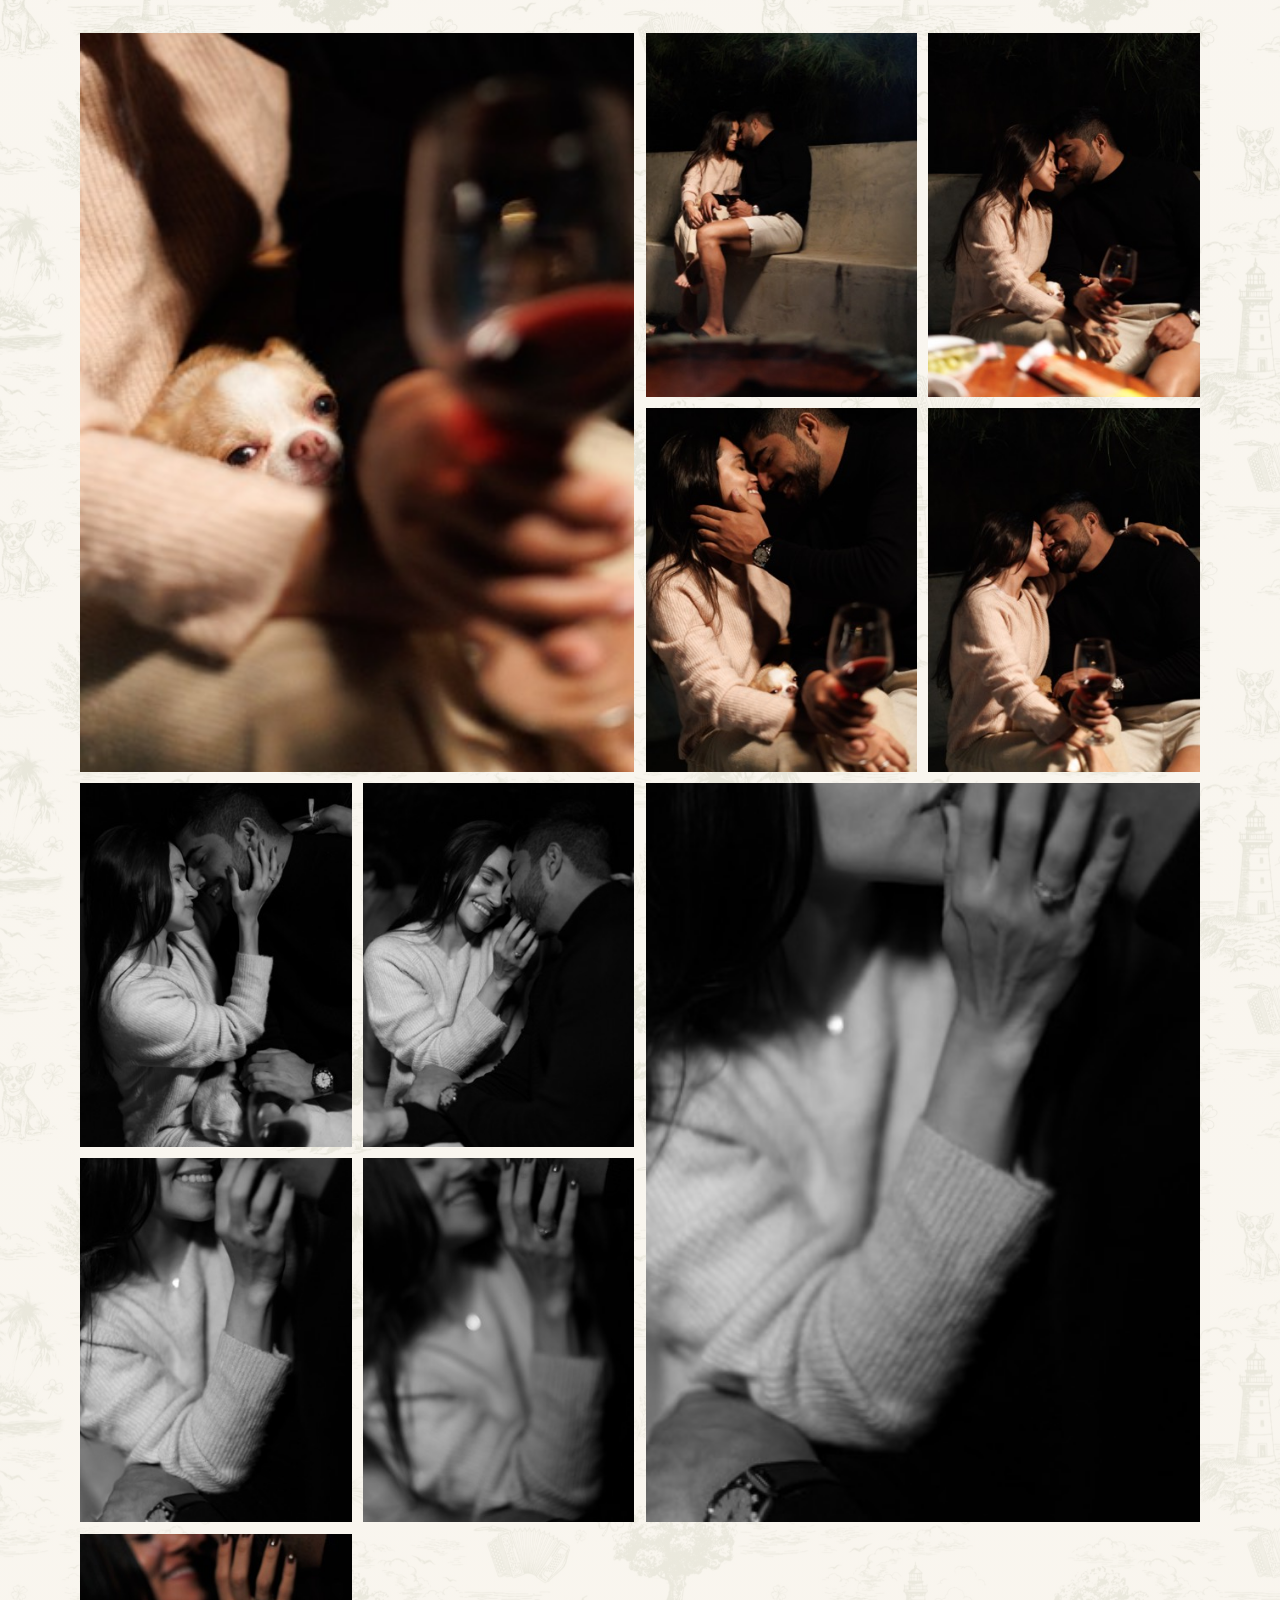
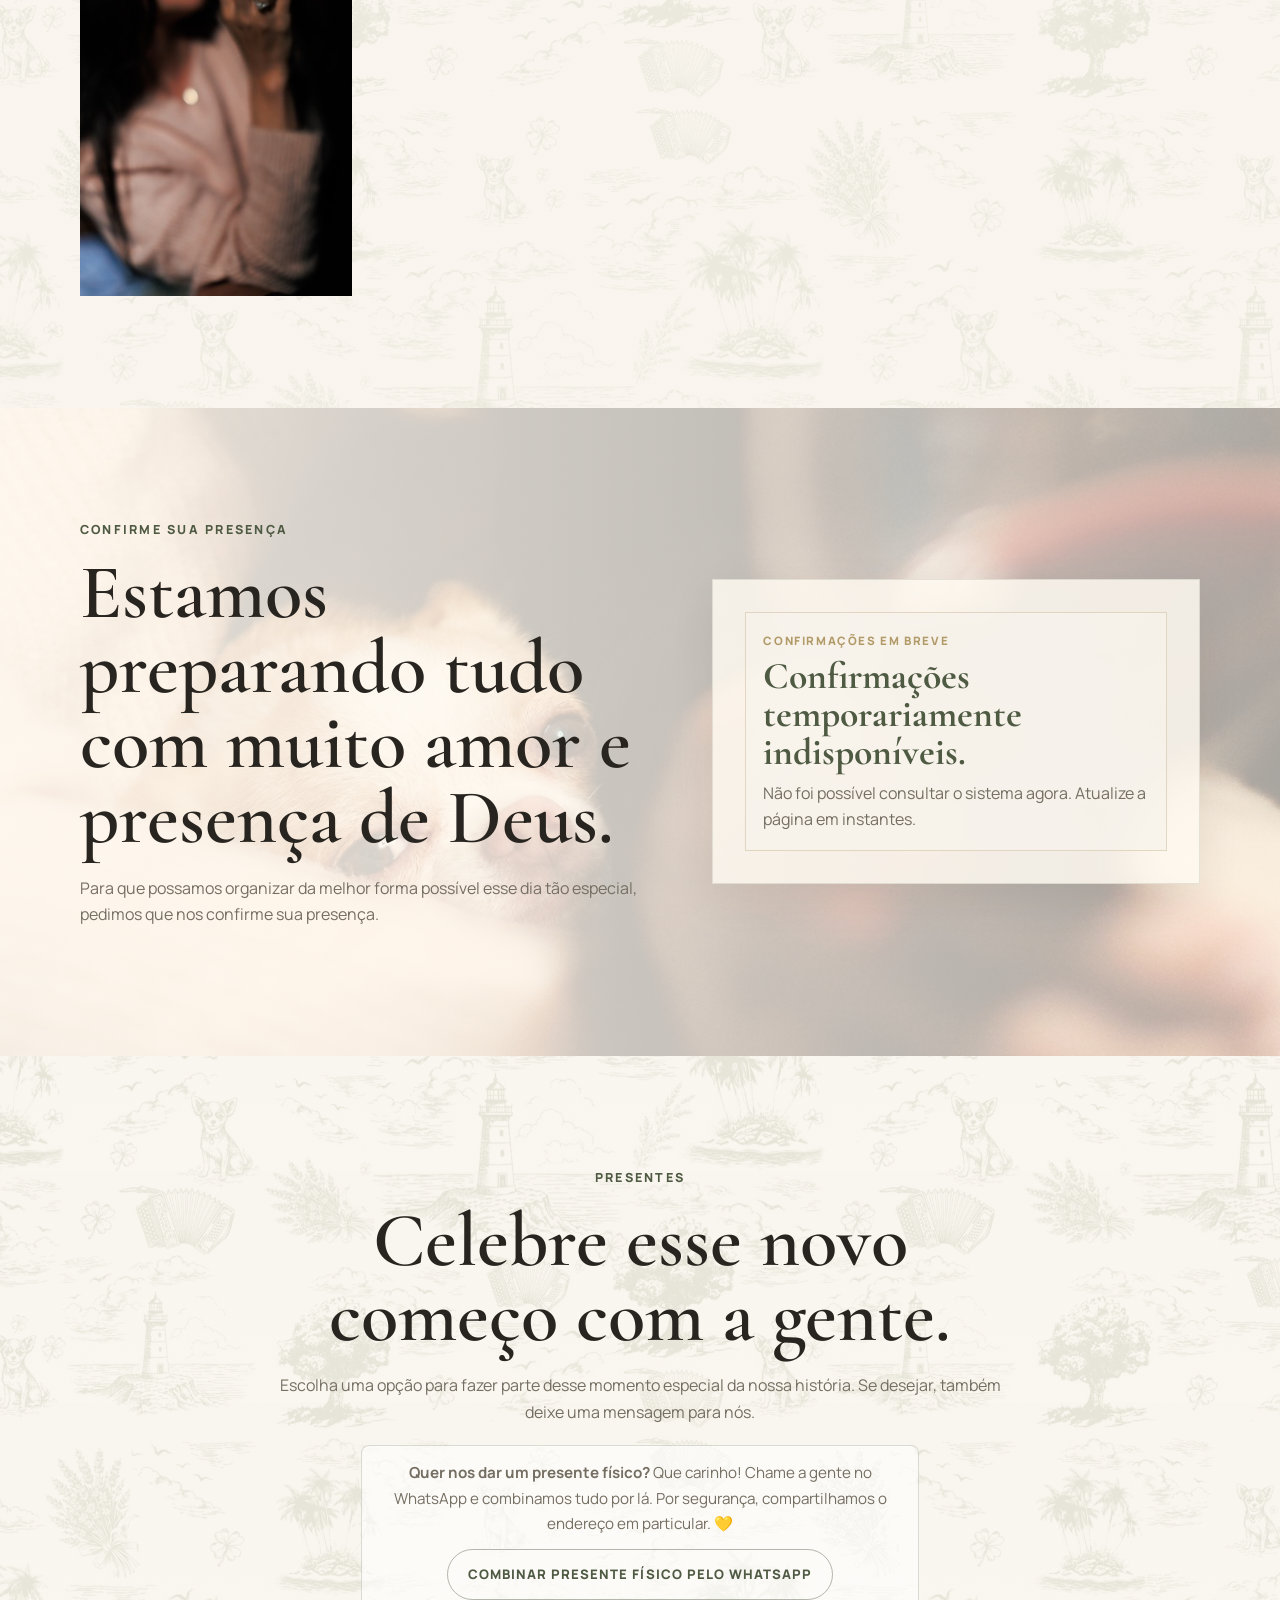
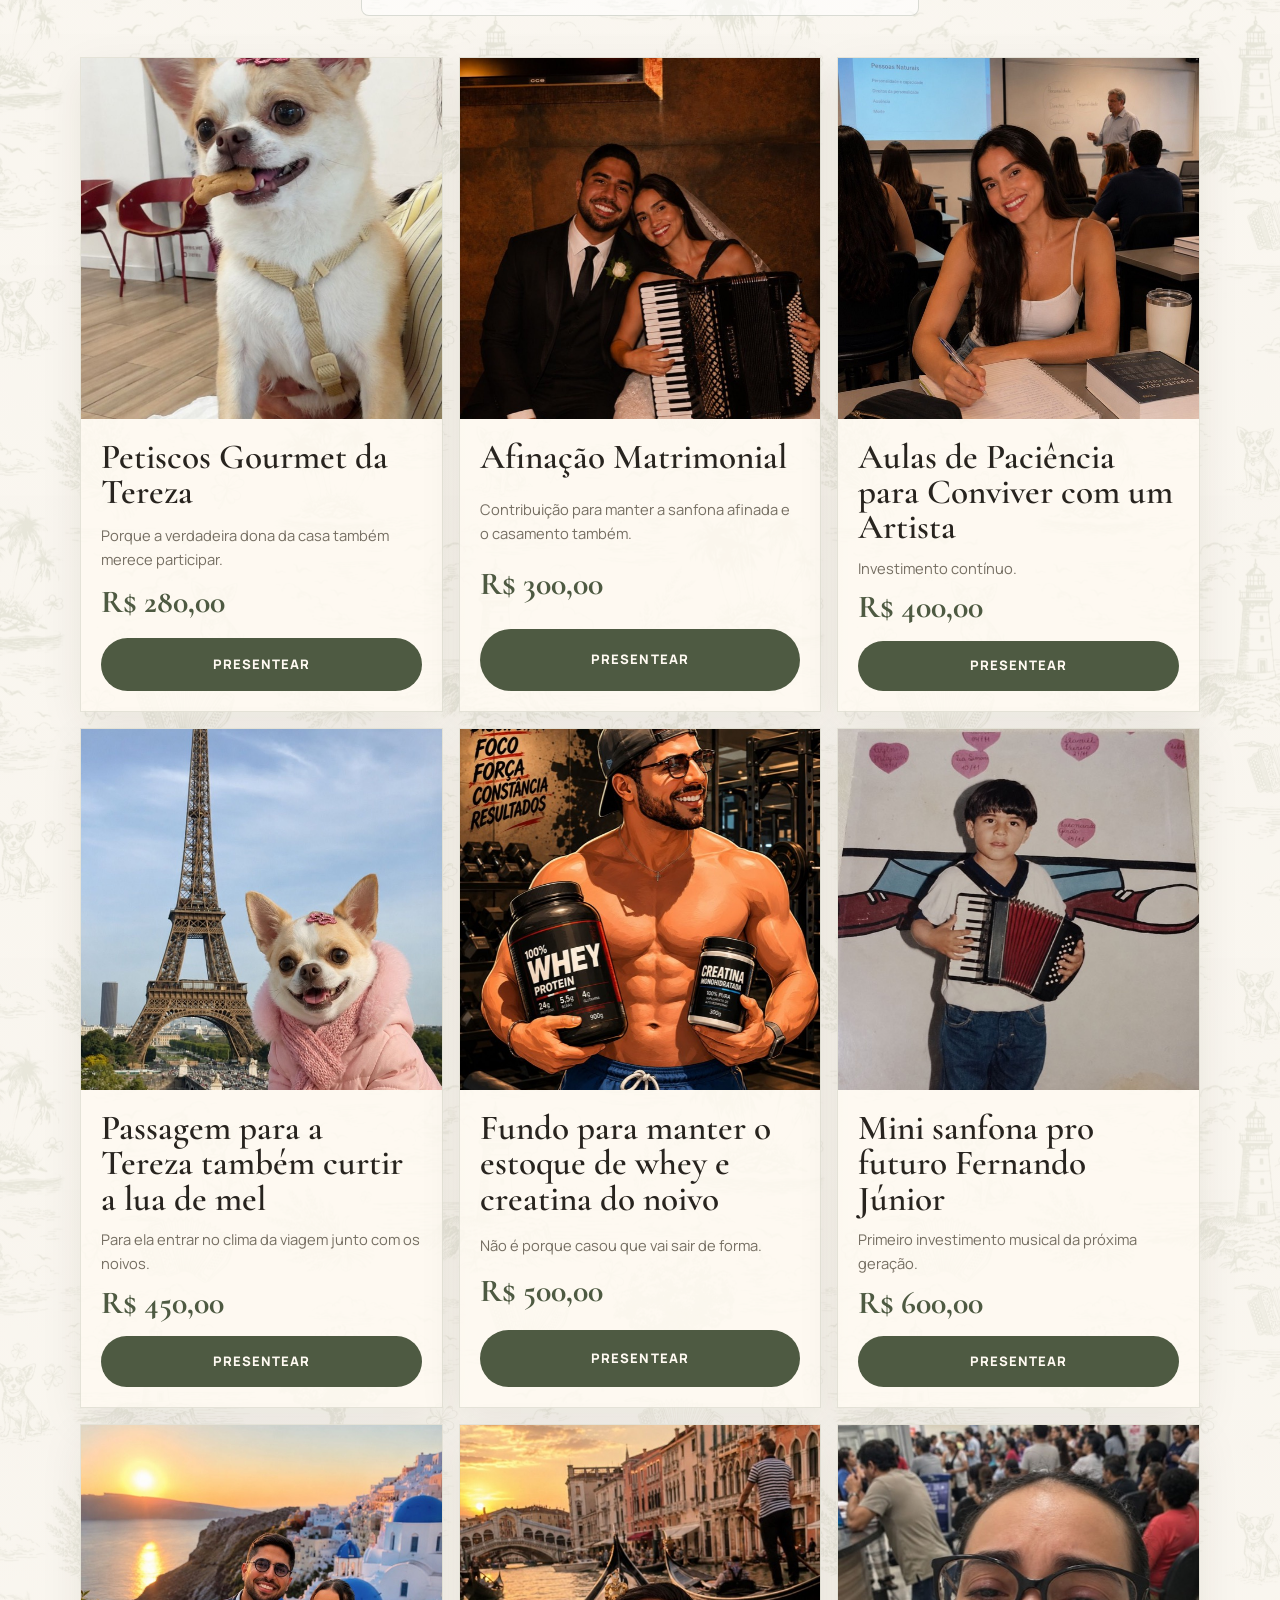
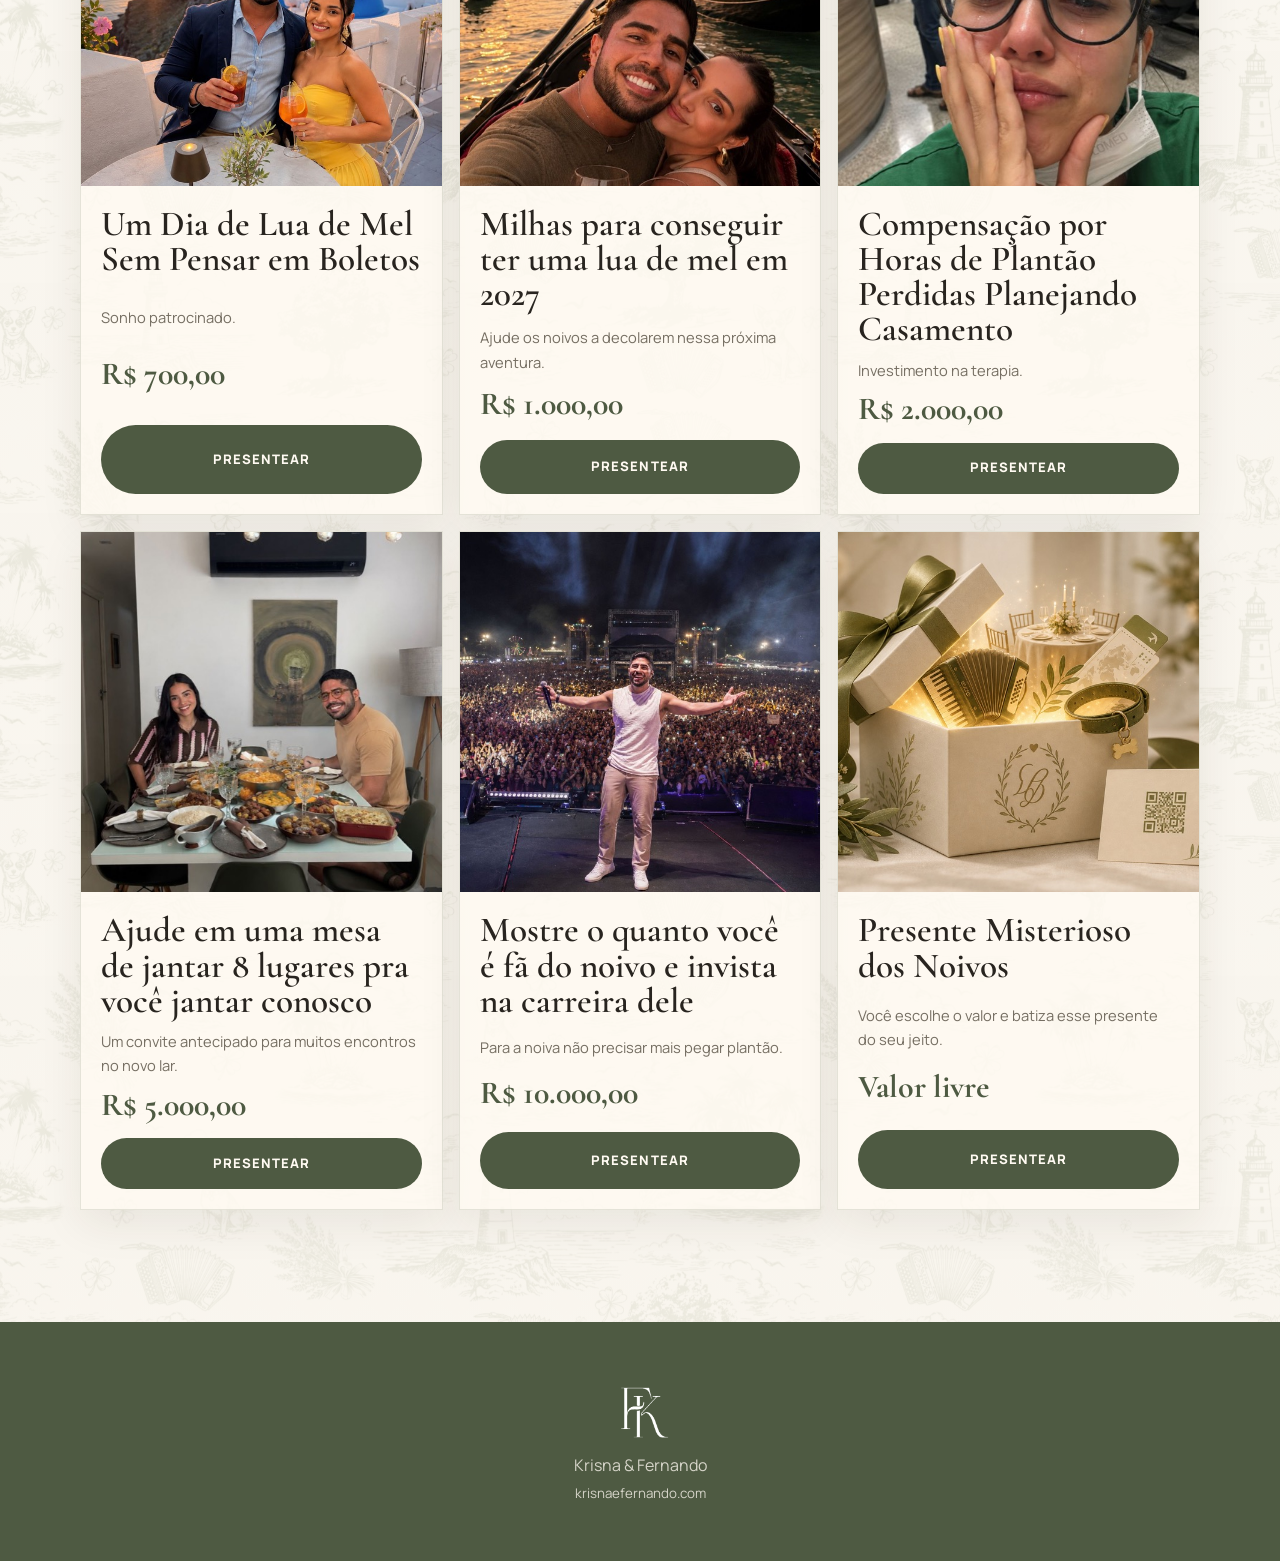
==== commit 0f71f4c2: "Add WhatsApp contact for physical gifts" ====
--- a/index.html
+++ b/index.html
@@ -231,6 +231,10 @@
             <p class="eyebrow">Presentes</p>
             <h2>Celebre esse novo começo com a gente.</h2>
             <p>Escolha uma opção para fazer parte desse momento especial da nossa história. Se desejar, também deixe uma mensagem para nós.</p>
+            <div class="gifts__physical-note">
+              <p><strong>Quer nos dar um presente físico?</strong> Que carinho! Chame a gente no WhatsApp e combinamos tudo por lá. Por segurança, compartilhamos o endereço em particular. 💛</p>
+              <a class="button button--outline" href="https://wa.me/5585997838820?text=Oi%2C%20Krisna%20e%20Fernando!%20Quero%20dar%20um%20presente%20f%C3%ADsico%20para%20voc%C3%AAs.%20Voc%C3%AAs%20podem%20me%20passar%20o%20endere%C3%A7o%20e%20combinar%20a%20entrega%3F%20%F0%9F%92%9B" target="_blank" rel="noopener noreferrer">Combinar presente físico pelo WhatsApp</a>
+            </div>
           </div>
         </div>
         <div class="gifts__grid section__inner" id="giftsGrid" aria-live="polite"></div>
--- a/css/layout.css
+++ b/css/layout.css
@@ -227,6 +227,20 @@
   max-width: 760px;
   text-align: center;
   margin-bottom: 2.6rem;
+}
+
+.gifts__physical-note {
+  max-width: 62ch;
+  margin: 1.25rem auto 0;
+  padding: 0.9rem 1.1rem;
+  border: 1px solid rgba(78, 90, 66, 0.2);
+  border-radius: 8px;
+  background: rgba(255, 255, 255, 0.58);
+  font-size: 0.95rem;
+}
+
+.gifts__physical-note p {
+  margin: 0 0 0.85rem;
 }
 
 .gifts__grid {
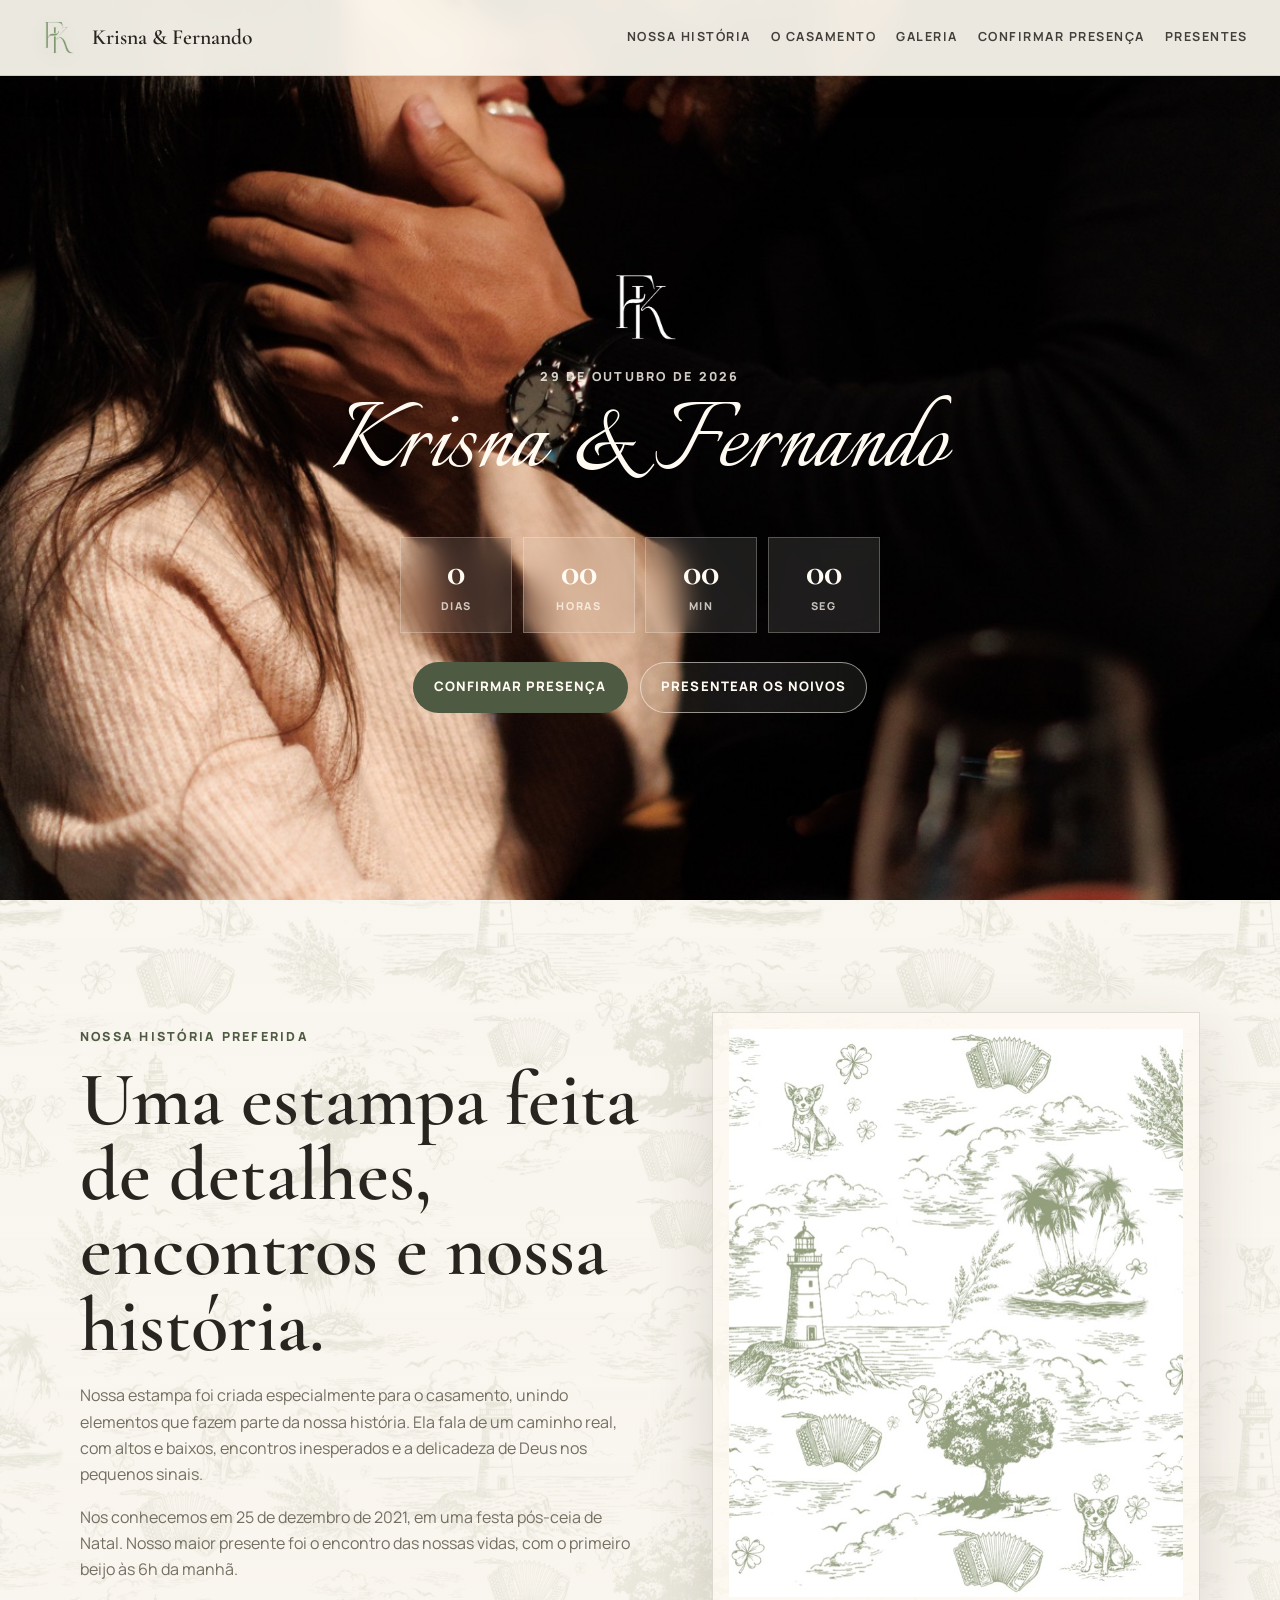
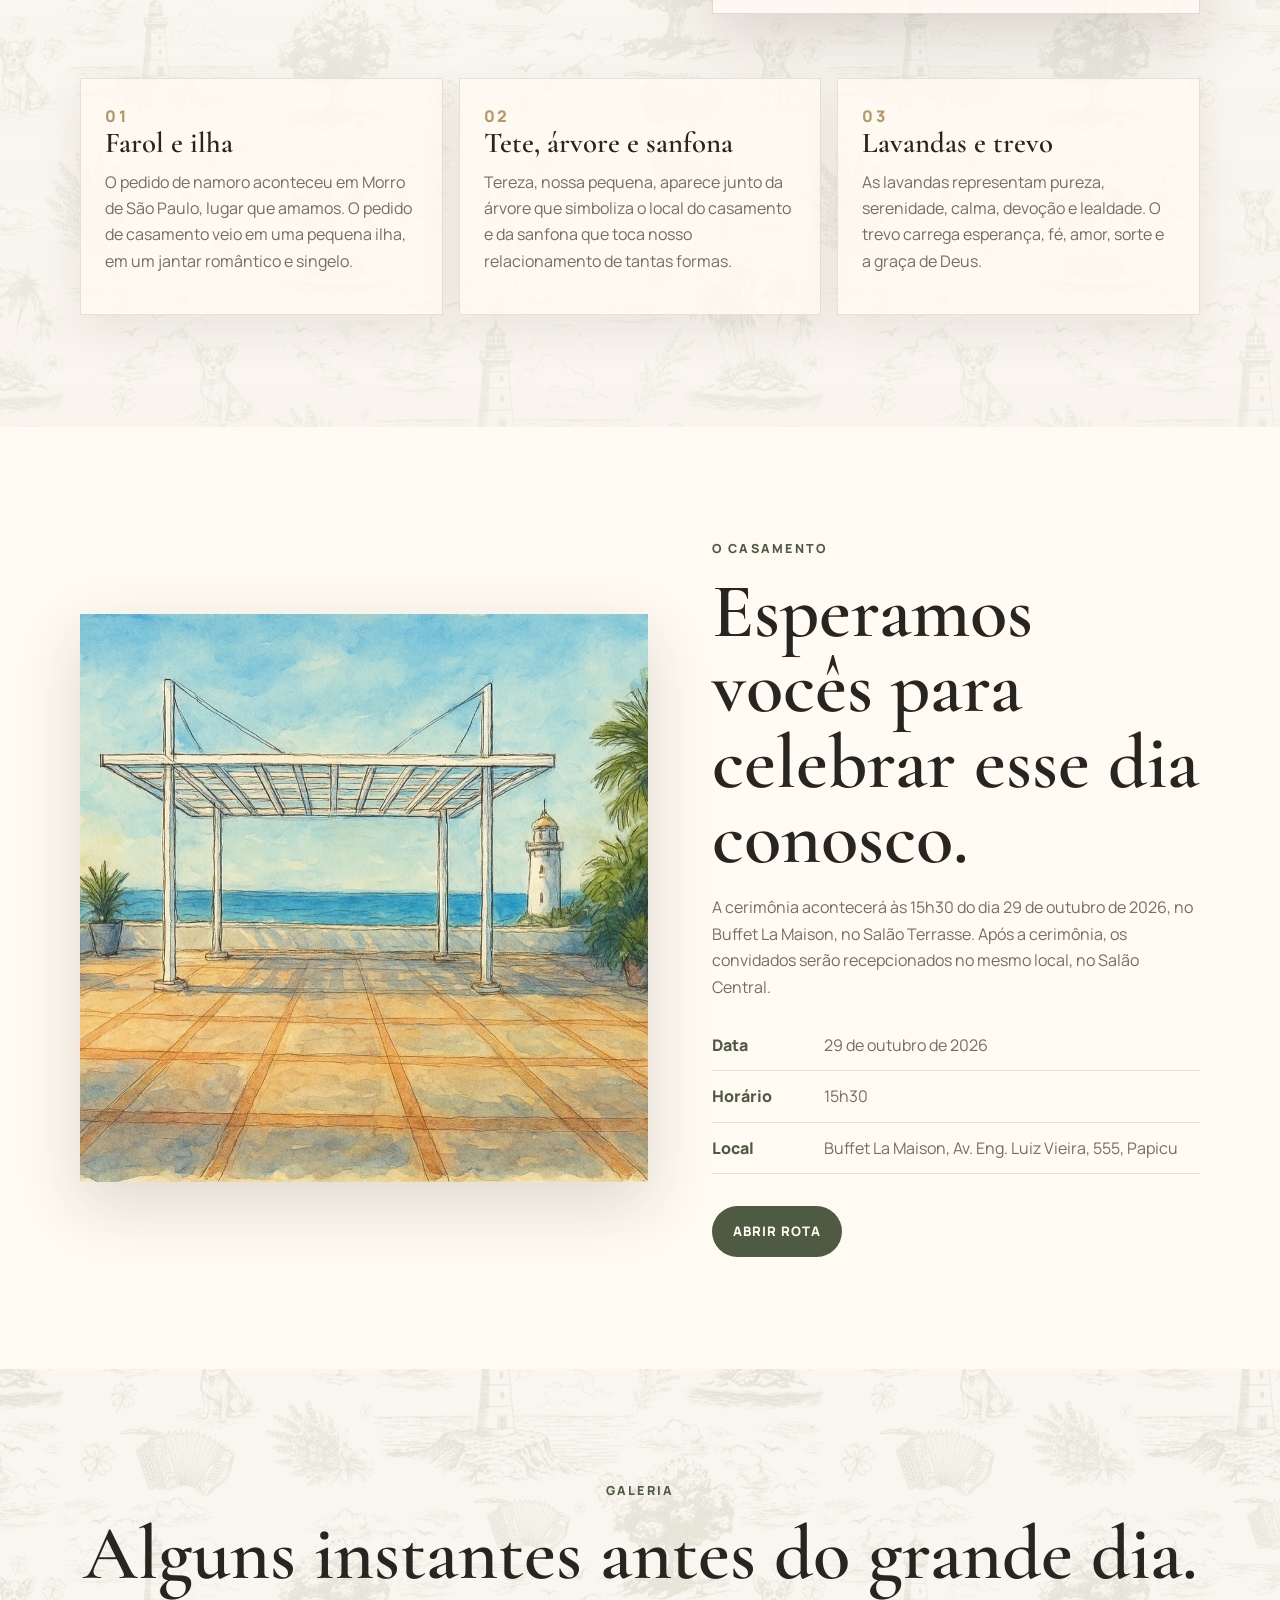
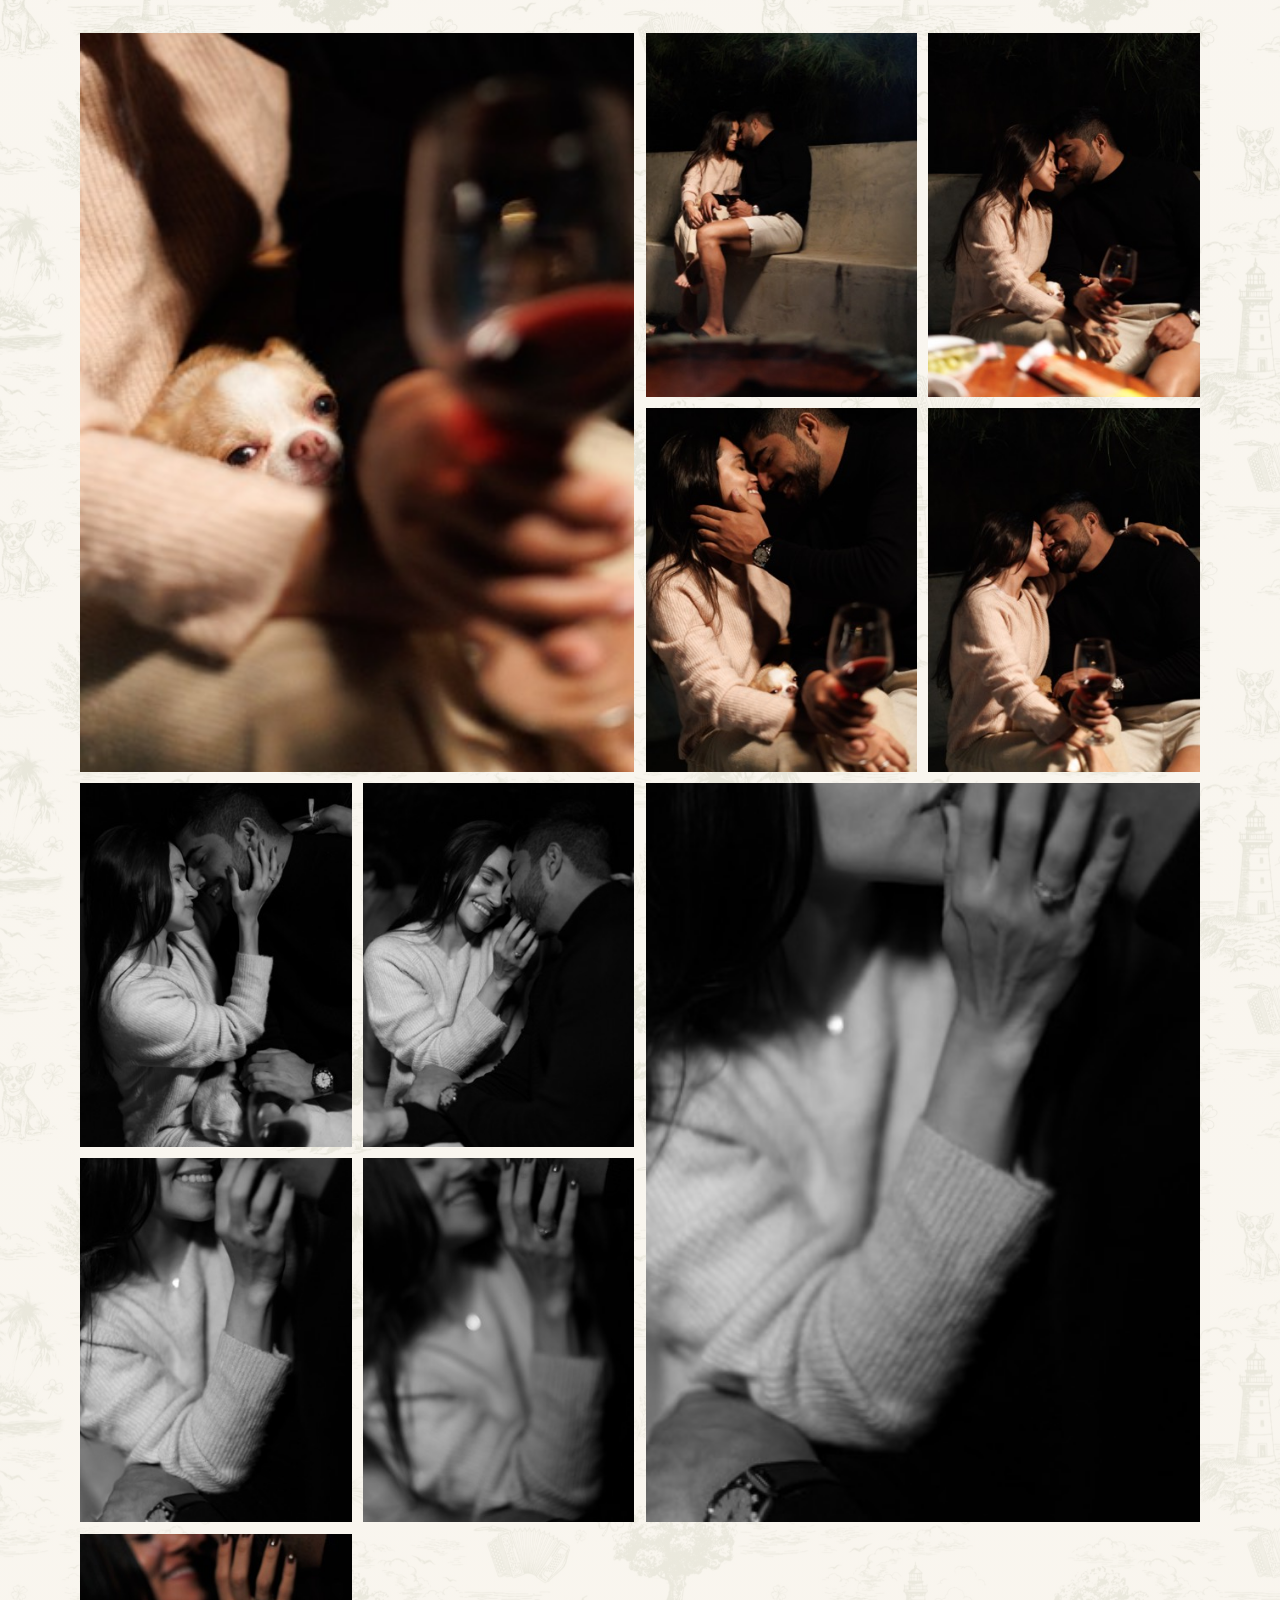
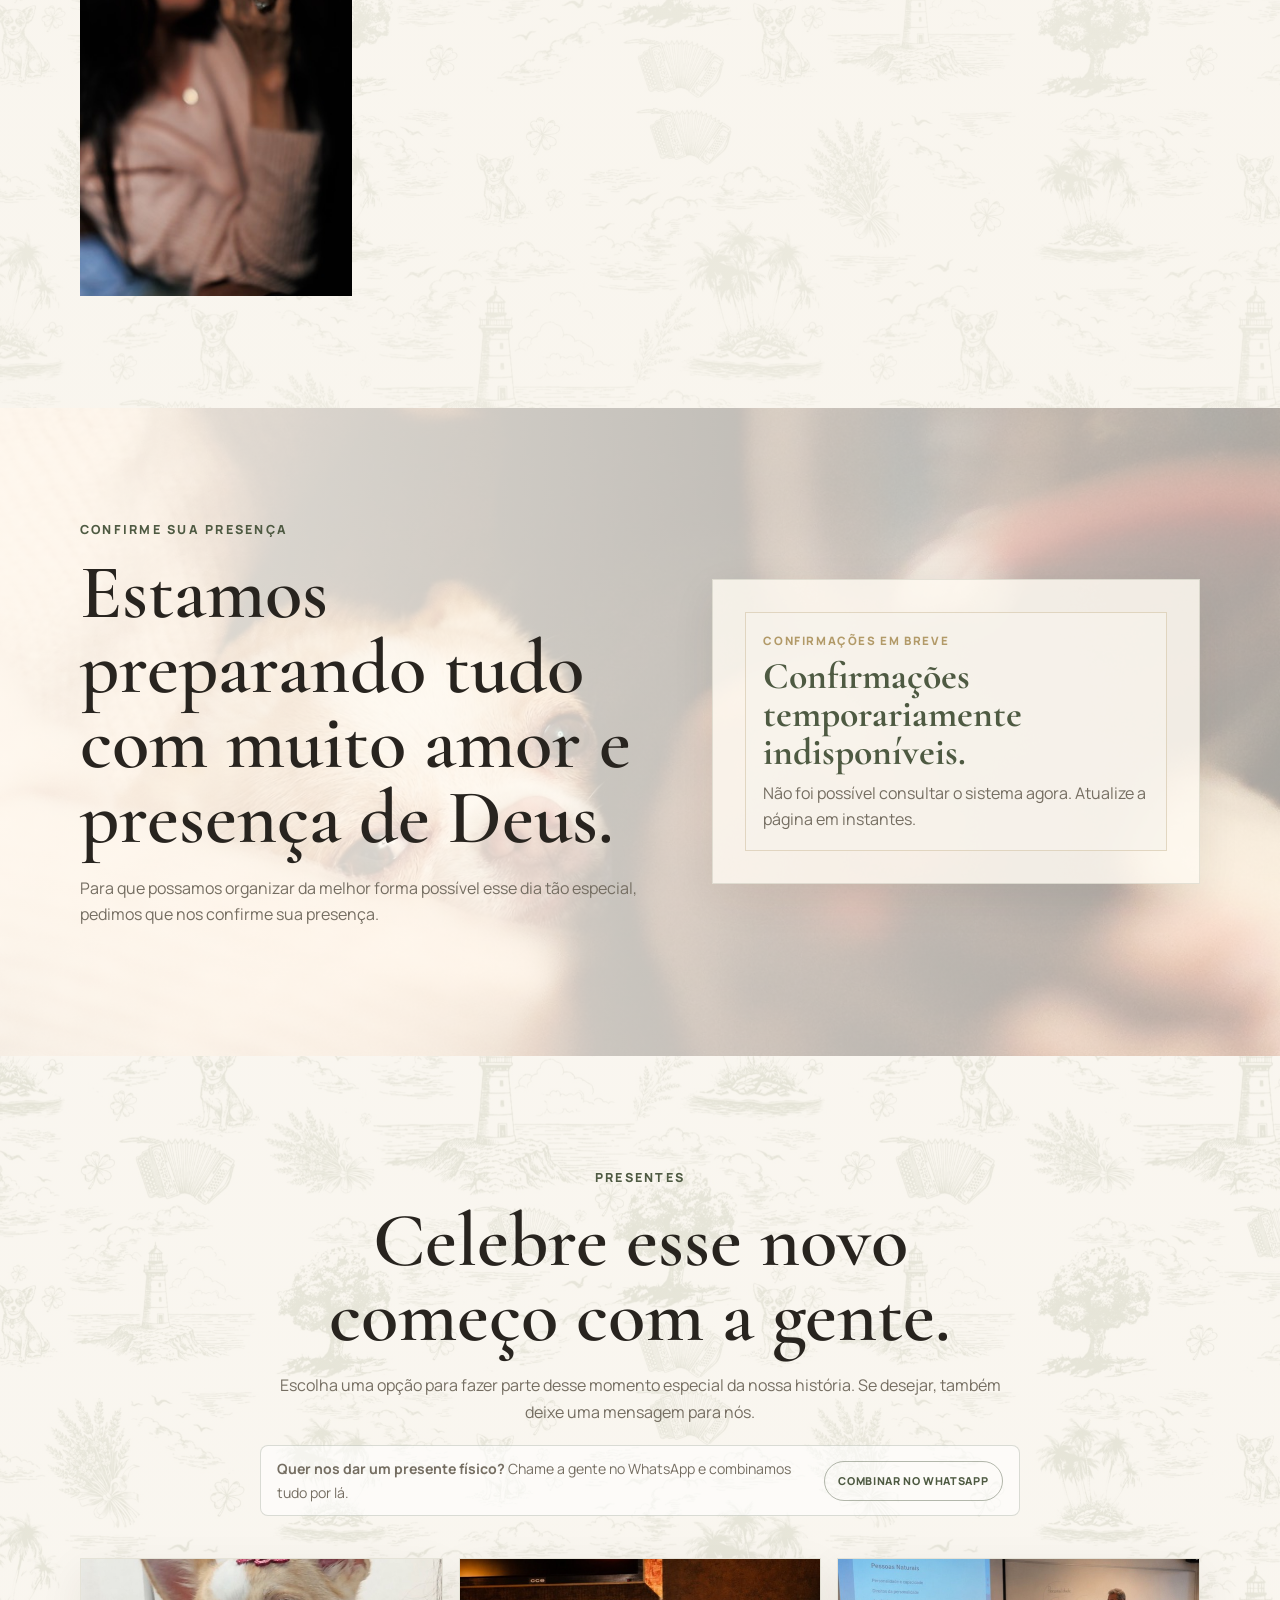
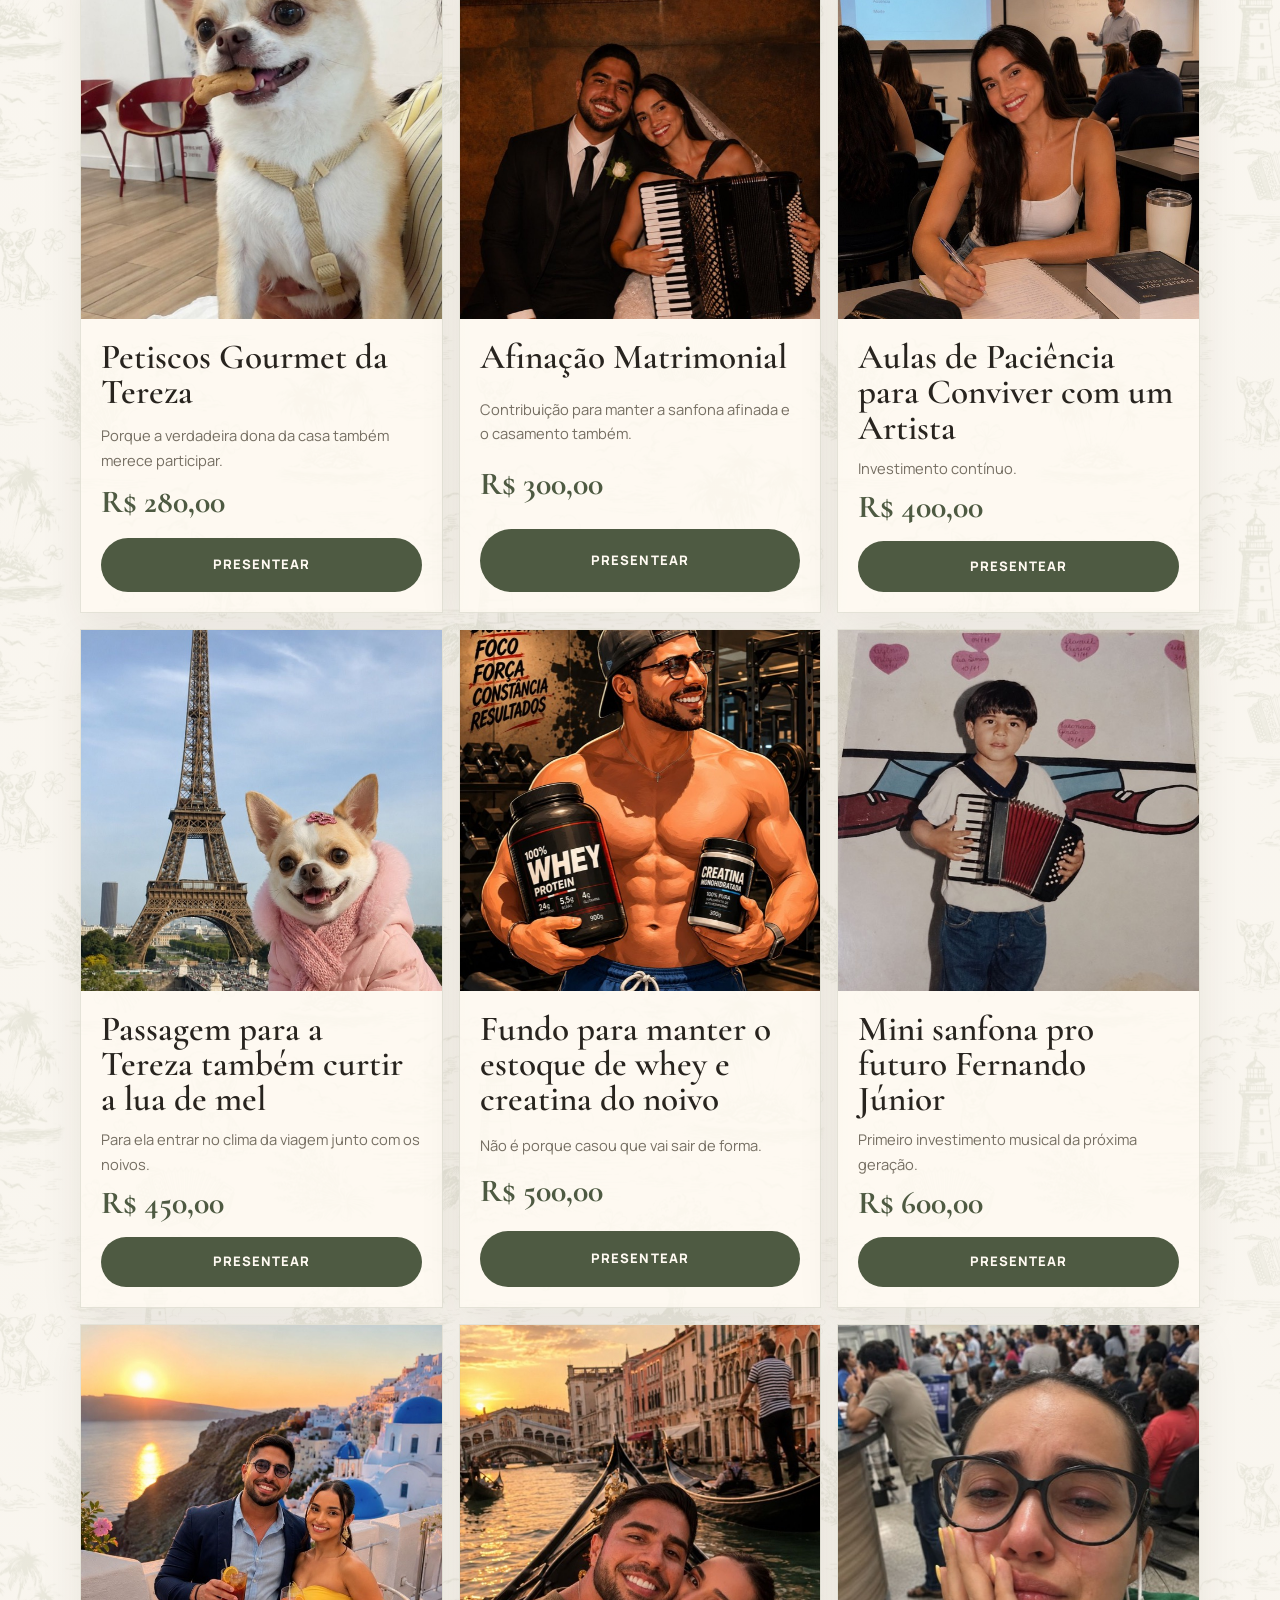
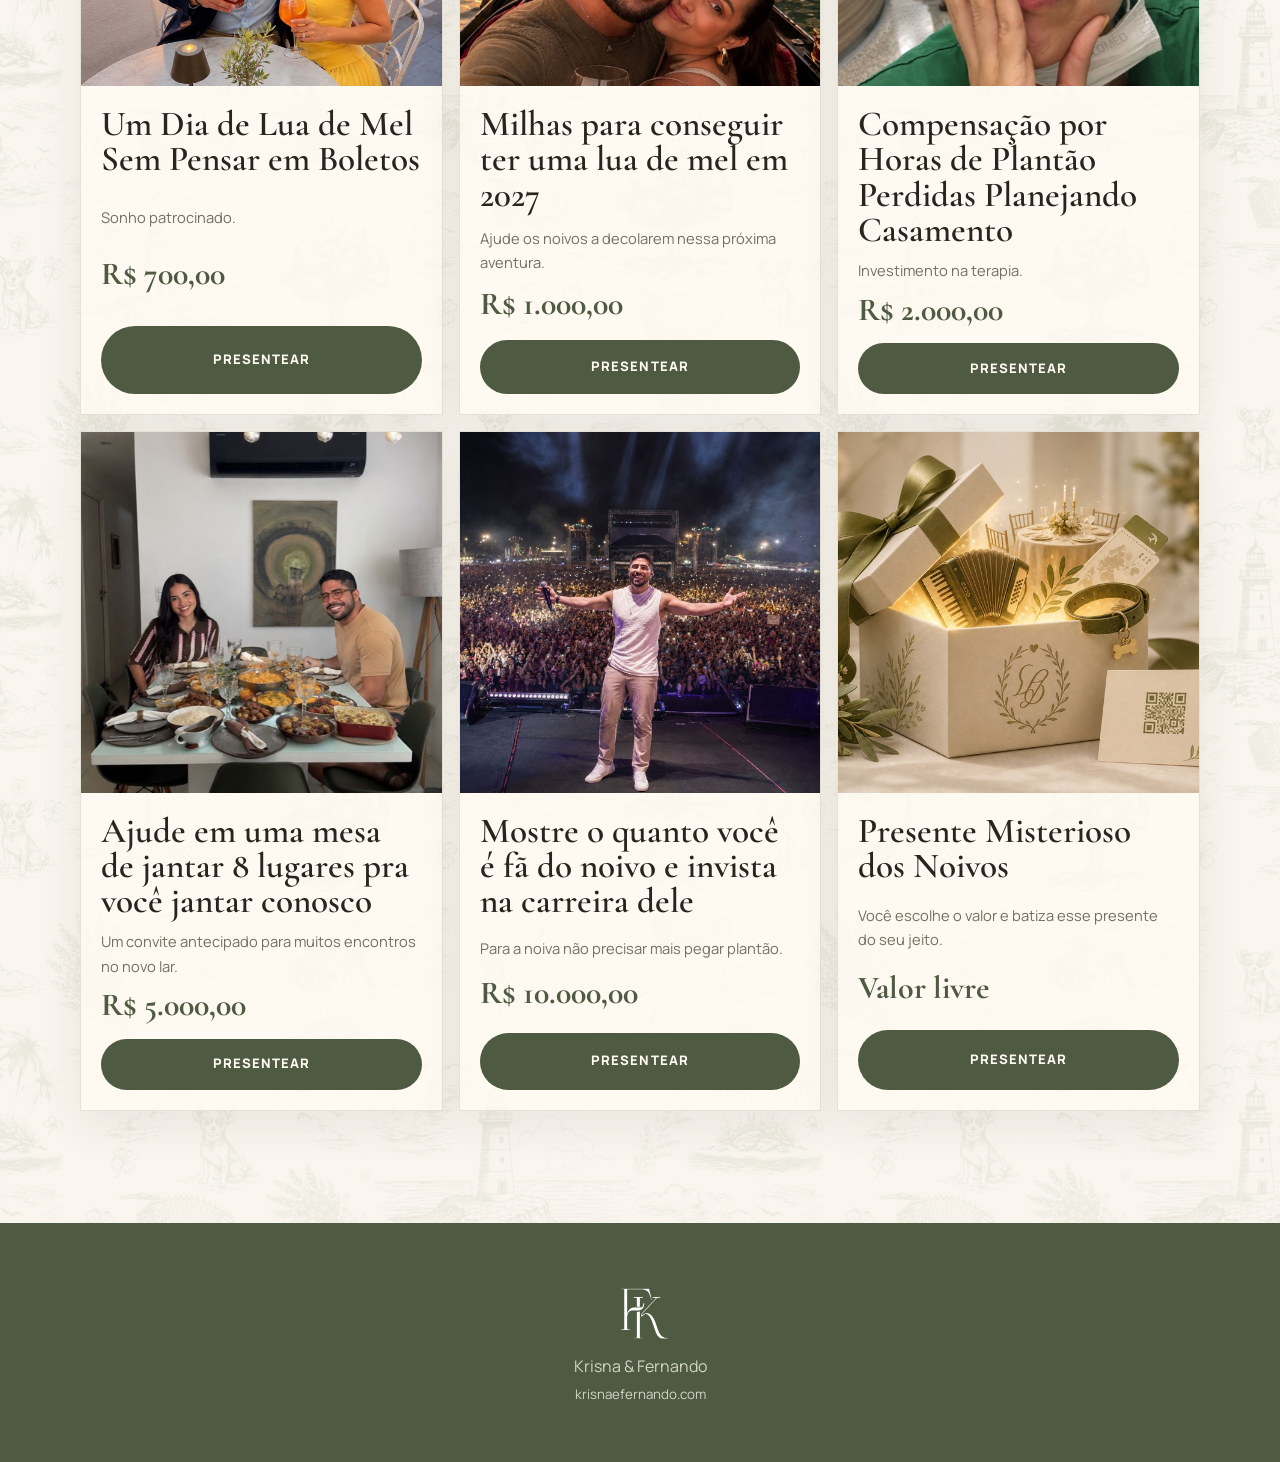
==== commit 38a81ec1: "Compact physical gift WhatsApp banner" ====
--- a/index.html
+++ b/index.html
@@ -232,8 +232,8 @@
             <h2>Celebre esse novo começo com a gente.</h2>
             <p>Escolha uma opção para fazer parte desse momento especial da nossa história. Se desejar, também deixe uma mensagem para nós.</p>
             <div class="gifts__physical-note">
-              <p><strong>Quer nos dar um presente físico?</strong> Que carinho! Chame a gente no WhatsApp e combinamos tudo por lá. Por segurança, compartilhamos o endereço em particular. 💛</p>
-              <a class="button button--outline" href="https://wa.me/5585997838820?text=Oi%2C%20Krisna%20e%20Fernando!%20Quero%20dar%20um%20presente%20f%C3%ADsico%20para%20voc%C3%AAs.%20Voc%C3%AAs%20podem%20me%20passar%20o%20endere%C3%A7o%20e%20combinar%20a%20entrega%3F%20%F0%9F%92%9B" target="_blank" rel="noopener noreferrer">Combinar presente físico pelo WhatsApp</a>
+              <p><strong>Quer nos dar um presente físico?</strong> Chame a gente no WhatsApp e combinamos tudo por lá.</p>
+              <a class="button button--outline" href="https://wa.me/5585997838820?text=Oi%2C%20Krisna%20e%20Fernando!%20Quero%20dar%20um%20presente%20f%C3%ADsico%20para%20voc%C3%AAs.%20Voc%C3%AAs%20podem%20me%20passar%20o%20endere%C3%A7o%20e%20combinar%20a%20entrega%3F%20%F0%9F%92%9B" target="_blank" rel="noopener noreferrer">Combinar no WhatsApp</a>
             </div>
           </div>
         </div>
--- a/css/layout.css
+++ b/css/layout.css
@@ -230,17 +230,42 @@
 }
 
 .gifts__physical-note {
-  max-width: 62ch;
+  display: grid;
+  grid-template-columns: minmax(0, 1fr) auto;
+  align-items: center;
+  gap: 0.5rem 1rem;
+  max-width: none;
   margin: 1.25rem auto 0;
-  padding: 0.9rem 1.1rem;
+  padding: 0.7rem 1rem;
   border: 1px solid rgba(78, 90, 66, 0.2);
   border-radius: 8px;
   background: rgba(255, 255, 255, 0.58);
-  font-size: 0.95rem;
+  font-size: 0.88rem;
 }
 
 .gifts__physical-note p {
-  margin: 0 0 0.85rem;
+  margin: 0;
+  text-align: left;
+}
+
+.gifts__physical-note .button {
+  min-height: 40px;
+  padding: 0.55rem 0.85rem;
+  font-size: 0.68rem;
+  letter-spacing: 0.06em;
+  white-space: nowrap;
+}
+
+@media (max-width: 560px) {
+  .gifts__physical-note {
+    grid-template-columns: 1fr;
+    gap: 0.65rem;
+    padding: 0.8rem;
+  }
+
+  .gifts__physical-note .button {
+    justify-self: start;
+  }
 }
 
 .gifts__grid {
